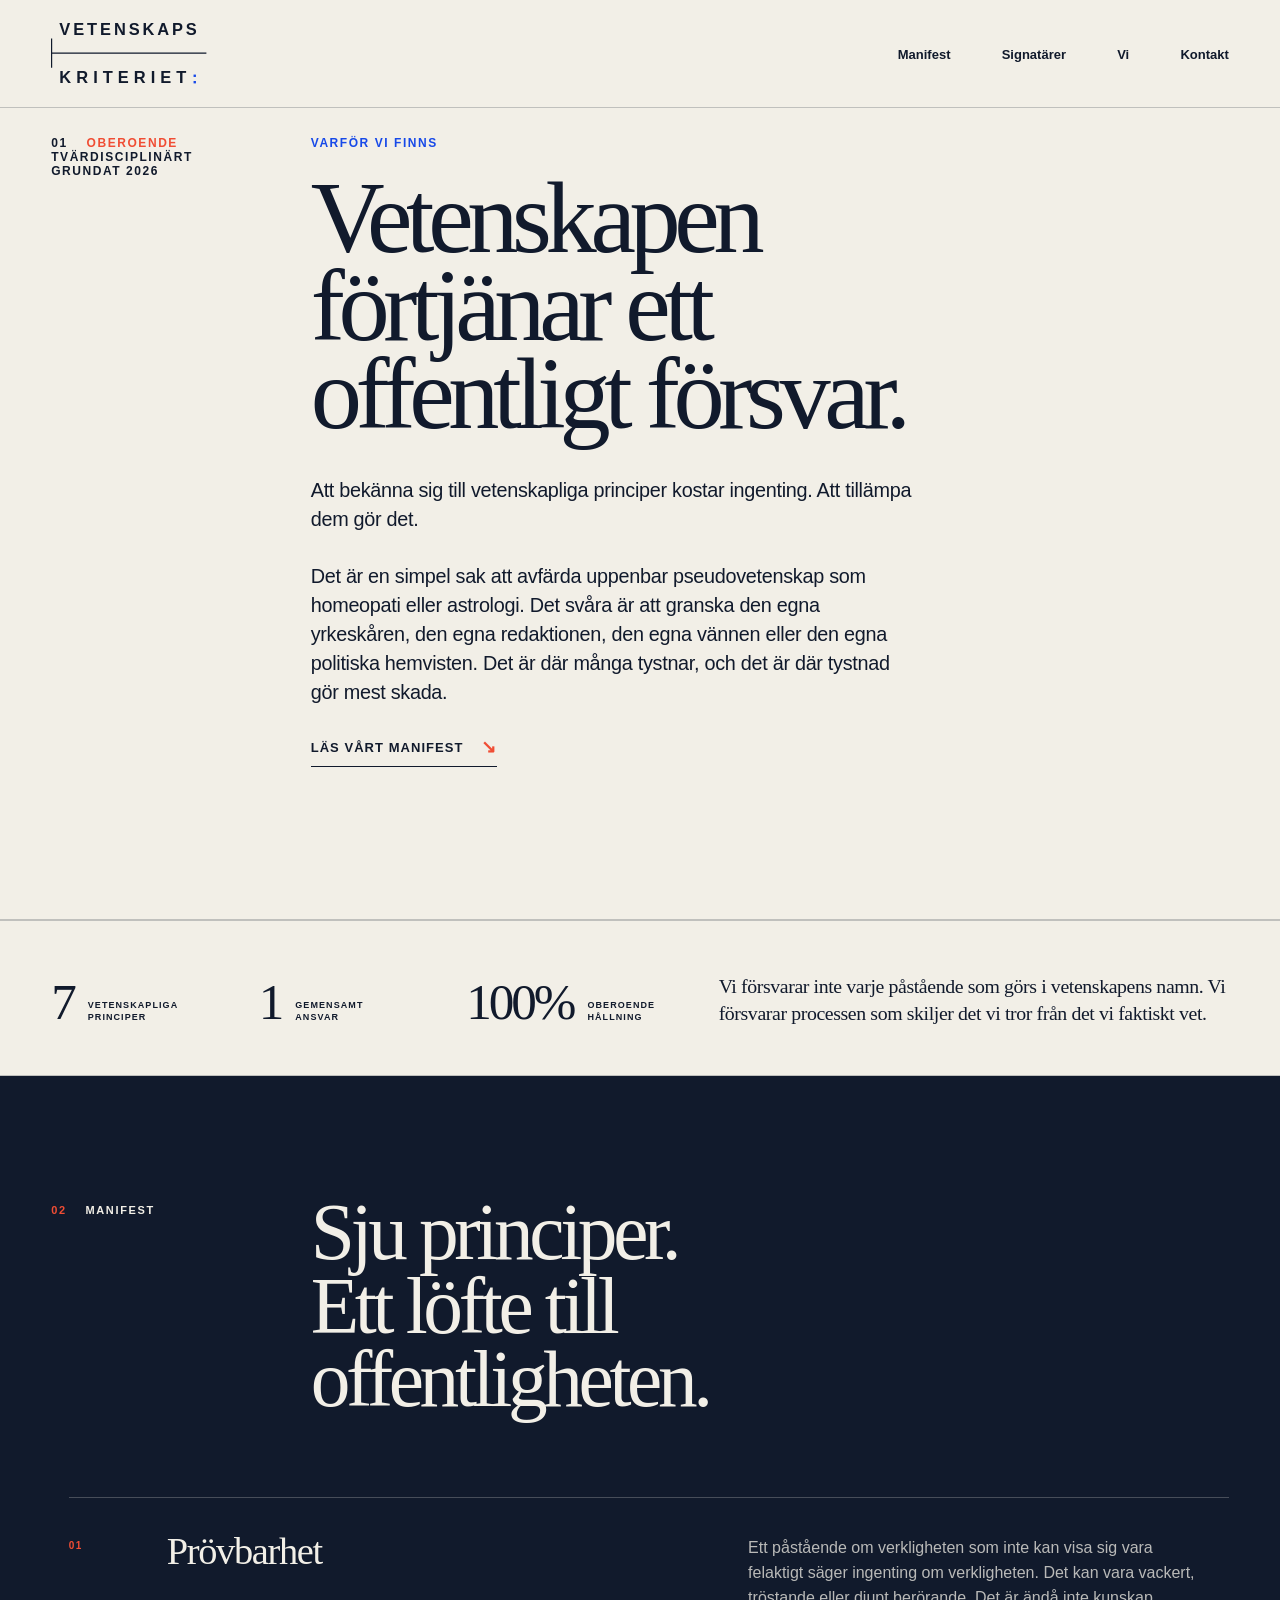
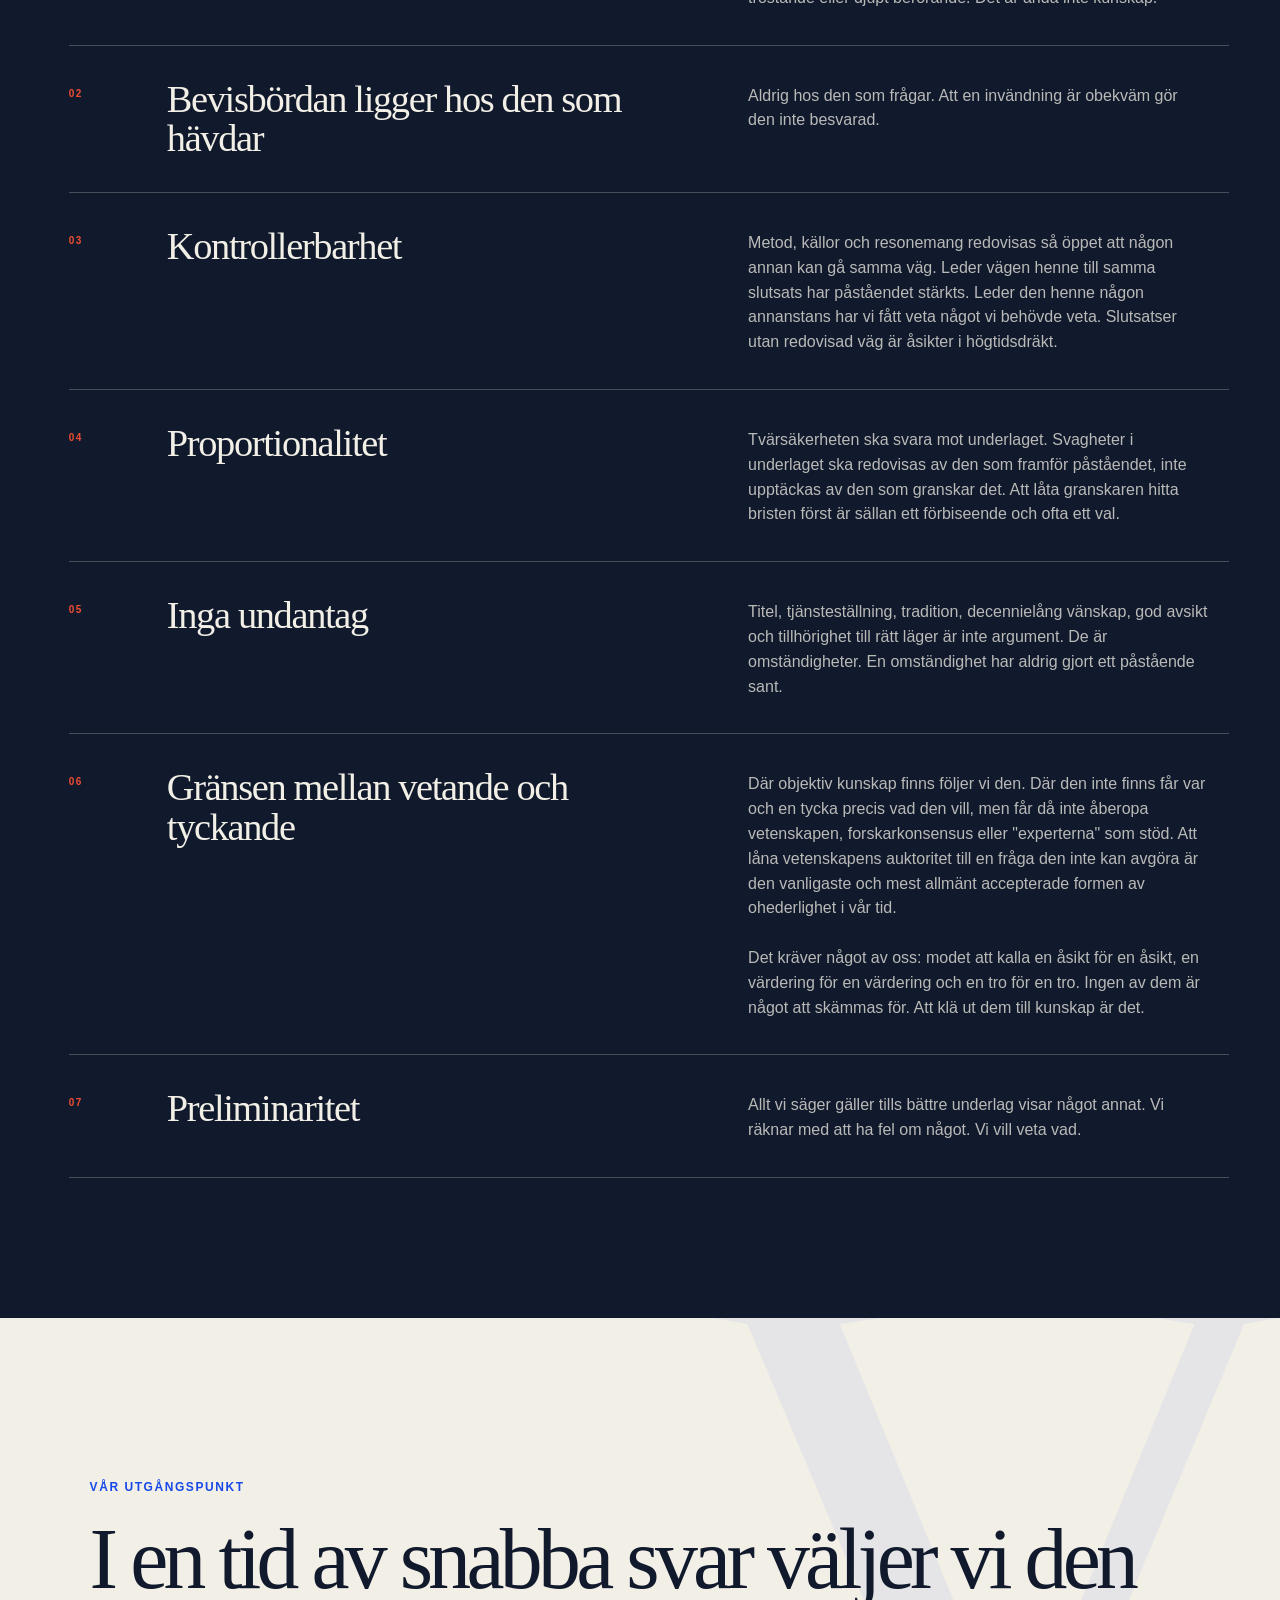
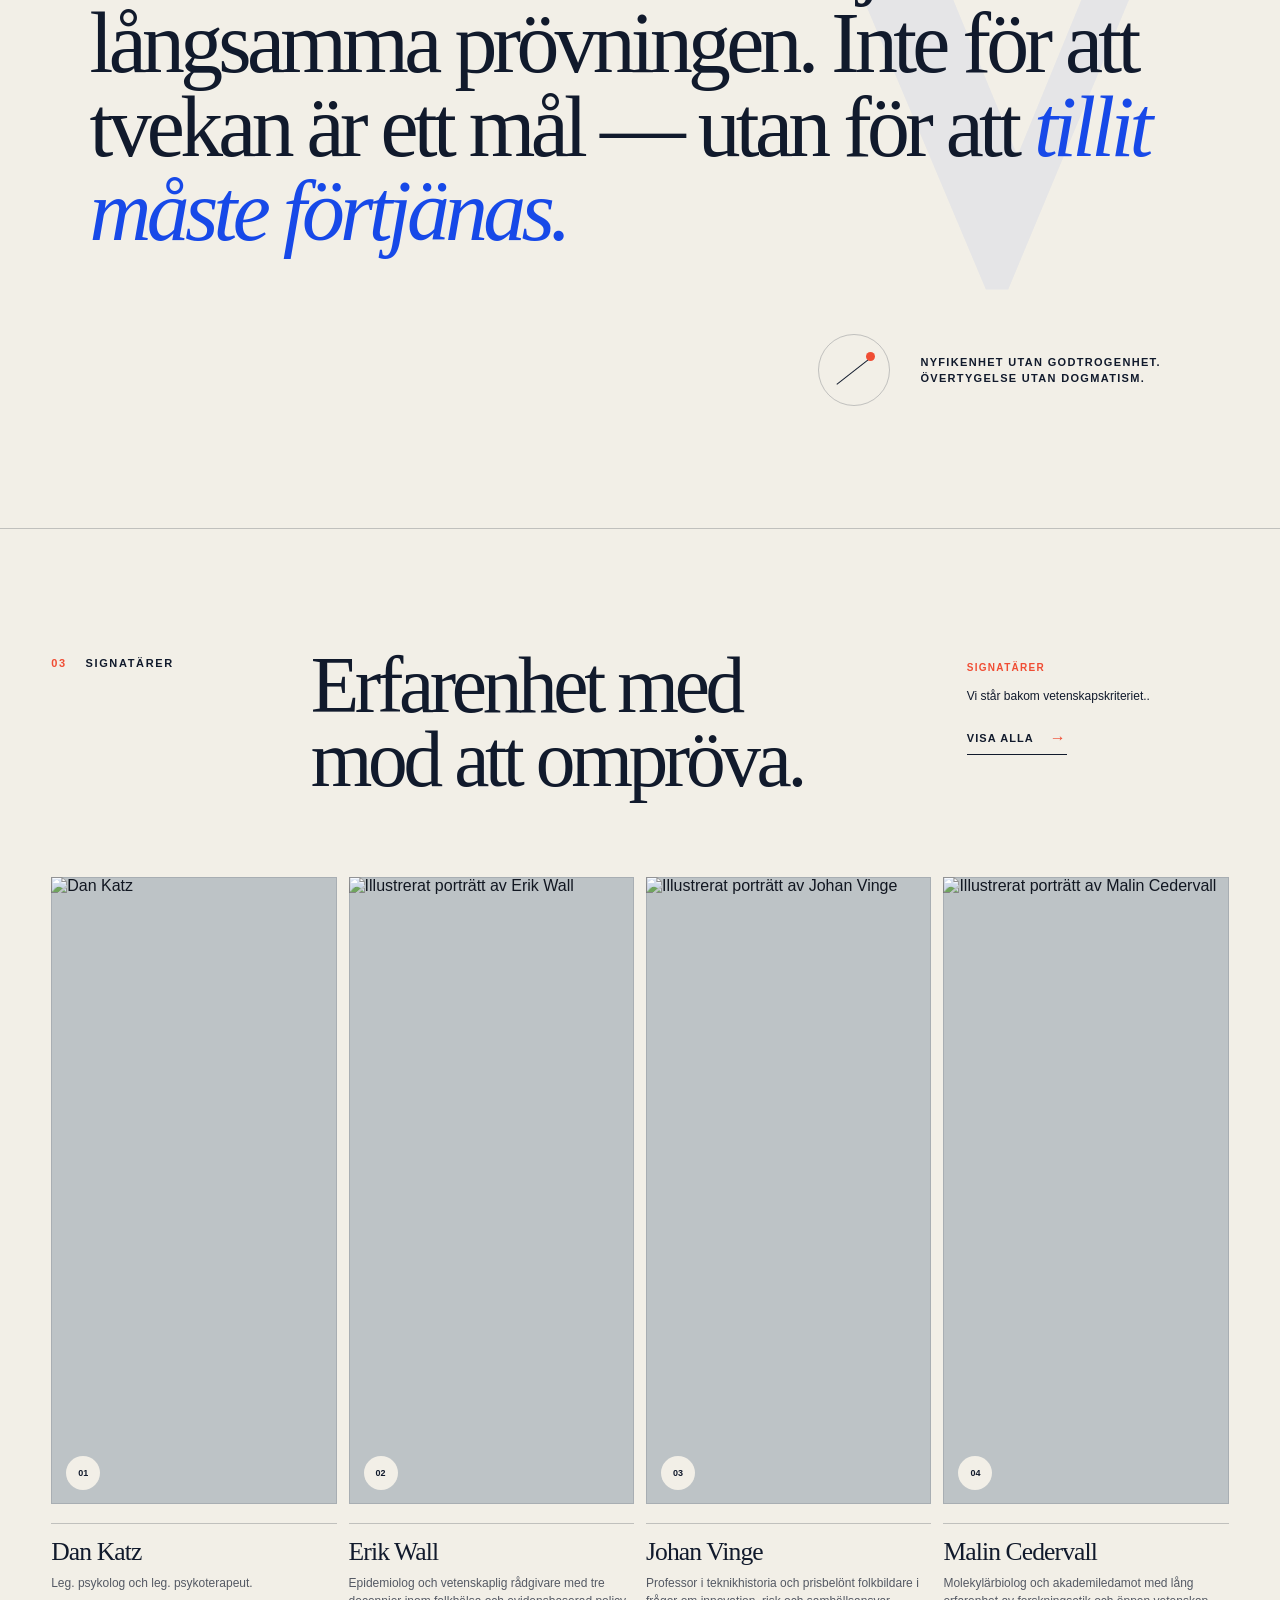
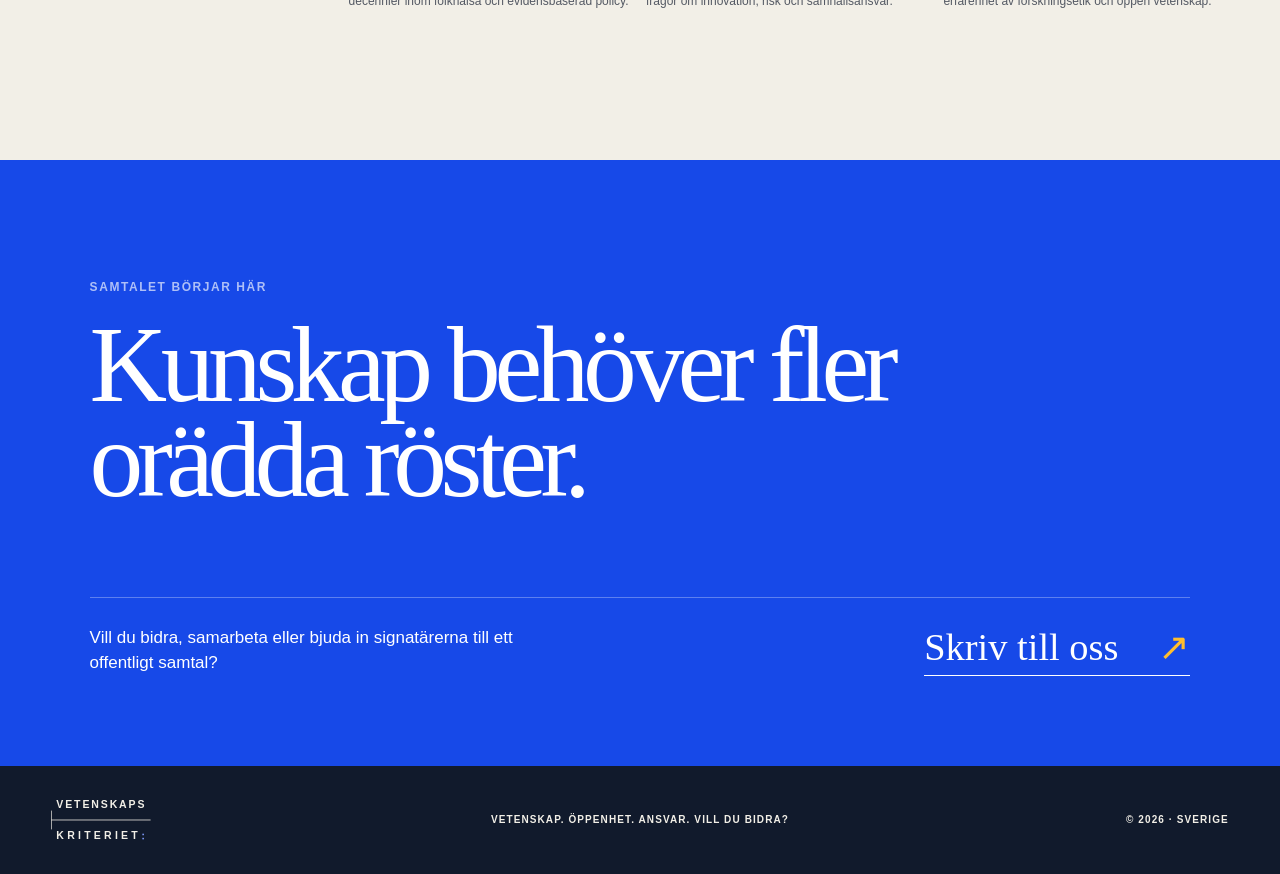
==== index.html @ e9bd7633 "Bort med en liten detalj." ====
<!doctype html>
<html lang="sv">
<head>
    <meta charset="utf-8">
    <meta name="viewport" content="width=device-width, initial-scale=1">
    <title>Vetenskapskriteriet</title>
    <meta name="description" content="Ett oberoende råd för vetenskap, evidens och öppen prövning.">
    <meta name="theme-color" content="#f2efe7">

    <meta property="og:title" content="Vetenskapskriteriet">
    <meta property="og:description" content="Ett oberoende råd för vetenskap, evidens och öppen prövning.">
    <meta property="og:type" content="website">
    <meta property="og:locale" content="sv_SE">
    <meta property="og:image" content="https://vetenskapskriteriet.se/assets/og.png">
    <meta property="og:image:width" content="1200">
    <meta property="og:image:height" content="630">
    <meta property="og:image:alt" content="Vetenskapen förtjänar ett offentligt försvar.">
    <meta name="twitter:card" content="summary_large_image">
    <meta name="twitter:title" content="Vetenskapskriteriet">
    <meta name="twitter:description" content="Ett oberoende råd för vetenskap, evidens och öppen prövning.">
    <meta name="twitter:image" content="https://vetenskapskriteriet.se/assets/og.png">

    <link rel="icon" type="image/png" href="favicon.png">
    <link rel="shortcut icon" href="favicon.ico">
    <link rel="stylesheet" href="styles.css?v=20260903-3">
</head>
<body>
    <main>
        <header class="site-header">
            <a class="brand brand--wordmark" href="https://vetenskapskriteriet.se/" aria-label="Vetenskapskriteriet, startsida">
                <svg xmlns="http://www.w3.org/2000/svg" viewBox="0 0 1044 420" width="156" height="63" fill="currentColor" aria-hidden="true" focusable="false">
                    <g font-family="Arial, Helvetica, sans-serif" font-size="110" font-weight="700">
                        <text x="56" y="86" textLength="920" lengthAdjust="spacing">VETENSKAPS</text>
                        <text x="56" y="410" textLength="850" lengthAdjust="spacing">KRITERIET</text>
                    </g>
                    <path d="M4 110V306 M4 208H1040" fill="none" stroke="currentColor" stroke-width="8" />
                    <g class="brand-wordmark-colon">
                        <rect x="954" y="351" width="16" height="16" />
                        <rect x="954" y="394" width="16" height="16" />
                    </g>
                </svg>
            </a>

            <nav class="site-nav" aria-label="Huvudnavigation">
                <a href="https://vetenskapskriteriet.se/manifest/">Manifest</a>
                <a href="https://vetenskapskriteriet.se/signatarer/">Signatärer</a>
                <a href="https://vetenskapskriteriet.se/vi/">Vi</a>
                <a href="https://vetenskapskriteriet.se/kontakt/">Kontakt</a>
            </nav>
        </header>

        <section class="council-hero compact-hero home-hero">
            <p class="section-kicker"><span>01</span> Oberoende
                <br/>
                <span>Tvärdisciplinärt</span>
                <br/>
                <span>Grundat 2026</span>
            </p>

            <div class="hero-copy">
                <p class="eyebrow">Varför vi finns</p>
                <h1>Vetenskapen förtjänar ett offentligt försvar.</h1>
                <p class="hero-lede">
                    Att bekänna sig till vetenskapliga principer kostar ingenting. Att tillämpa dem gör det.
                    <br /><br />
                    Det är en simpel sak att avfärda uppenbar pseudovetenskap som homeopati eller astrologi. Det svåra är att granska den egna yrkeskåren, den egna redaktionen, den egna vännen eller den egna politiska hemvisten. Det är där många tystnar, och det är där tystnad gör mest skada.
                </p>
                <a class="text-link" href="https://vetenskapskriteriet.se/manifest/">Läs vårt manifest <span aria-hidden="true">↘</span></a>
            </div>
        </section>

        <section class="fact-band" aria-label="Kriteriets inriktning">
            <div><strong>7</strong><span>vetenskapliga<br>principer</span></div>
            <div><strong>1</strong><span>gemensamt<br>ansvar</span></div>
            <div><strong>100%</strong><span>oberoende<br>hållning</span></div>
            <p>Vi försvarar inte varje påstående som görs i vetenskapens namn. Vi försvarar processen som skiljer det vi tror från det vi faktiskt vet.</p>
        </section>

        <section class="manifest" id="manifest">
            <header class="section-heading light">
                <p><span>02</span> Manifest</p>
                <h2>Sju principer.<br>Ett löfte till offentligheten.</h2>
            </header>

            <ol class="principle-list">
                <li>
                    <span class="principle-number">01</span>
                    <div>
                        <h3>Prövbarhet</h3>
                        <p>Ett påstående om verkligheten som inte kan visa sig vara felaktigt säger ingenting om verkligheten. Det kan vara vackert, tröstande eller djupt berörande. Det är ändå inte kunskap.</p>
                    </div>
                </li>
                <li>
                    <span class="principle-number">02</span>
                    <div>
                        <h3>Bevisbördan ligger hos den som hävdar</h3>
                        <p>Aldrig hos den som frågar. Att en invändning är obekväm gör den inte besvarad.</p>
                    </div>
                </li>
                <li>
                    <span class="principle-number">03</span>
                    <div>
                        <h3>Kontrollerbarhet</h3>
                        <p>Metod, källor och resonemang redovisas så öppet att någon annan kan gå samma väg. Leder vägen henne till samma slutsats har påståendet stärkts. Leder den henne någon annanstans har vi fått veta något vi behövde veta.
                            Slutsatser utan redovisad väg är åsikter i högtidsdräkt.</p>
                    </div>
                </li>
                <li>
                    <span class="principle-number">04</span>
                    <div>
                        <h3>Proportionalitet</h3>
                        <p>Tvärsäkerheten ska svara mot underlaget. Svagheter i underlaget ska redovisas av den som framför påståendet, inte upptäckas av den som granskar det. Att låta granskaren hitta bristen först är sällan ett förbiseende och ofta ett val.</p>
                    </div>
                </li>
                <li>
                    <span class="principle-number">05</span>
                    <div>
                        <h3>Inga undantag</h3>
                        <p>Titel, tjänsteställning, tradition, decennielång vänskap, god avsikt och tillhörighet till rätt läger är inte argument. De är omständigheter. En omständighet har aldrig gjort ett påstående sant.</p>
                    </div>
                </li>
                <li>
                    <span class="principle-number">06</span>
                    <div>
                        <h3>Gränsen mellan vetande och tyckande</h3>
                        <p>
                            Där objektiv kunskap finns följer vi den. Där den inte finns får var och en tycka precis vad den vill, men får då inte åberopa vetenskapen, forskarkonsensus eller "experterna" som stöd. Att låna vetenskapens auktoritet till en fråga den inte kan avgöra är den vanligaste och mest allmänt accepterade formen av ohederlighet i vår tid.
                            <br/><br/>
                            Det kräver något av oss: modet att kalla en åsikt för en åsikt, en värdering för en värdering och en tro för en tro. Ingen av dem är något att skämmas för. Att klä ut dem till kunskap är det.
                        </p>
                    </div>
                </li>
                <li>
                    <span class="principle-number">07</span>
                    <div>
                        <h3>Preliminaritet</h3>
                        <p>Allt vi säger gäller tills bättre underlag visar något annat. Vi räknar med att ha fel om något. Vi vill veta vad.</p>
                    </div>
                </li>
            </ol>
        </section>

        <section class="declaration">
            <p class="section-kicker">Vår utgångspunkt</p>
            <blockquote>
                I en tid av snabba svar väljer vi den långsamma prövningen. Inte för
                att tvekan är ett mål — utan för att <em>tillit måste förtjänas.</em>
            </blockquote>
            <div class="declaration-aside">
                <span class="orbit" aria-hidden="true"><i></i></span>
                <p>Nyfikenhet utan godtrogenhet.<br>Övertygelse utan dogmatism.</p>
            </div>
        </section>

        <section class="council" id="signatarer">
            <header class="section-heading">
                <p><span>03</span> Signatärer</p>
                <h2>Erfarenhet med<br>mod att ompröva.</h2>
                <div class="section-note">
                    <span>Signatärer</span>
                    <p>Vi står bakom vetenskapskriteriet..</p>
                    <a class="section-action" href="https://vetenskapskriteriet.se/signatarer/">Visa alla <b aria-hidden="true">→</b></a>
                </div>
            </header>

            <div class="member-grid">
                <article class="member-card">
                    <div class="portrait-wrap">
                        <img src="https://vetenskapskriteriet.se/assets/dan_katz.jpg" alt="Dan Katz" width="627" height="627">
                        <span aria-hidden="true">01</span>
                    </div>
                    <h2>Dan Katz</h2>
                    <p>Leg. psykolog och leg. psykoterapeut.</p>
                </article>

                <article class="member-card">
                    <div class="portrait-wrap">
                        <img src="https://vetenskapskriteriet.se/assets/member-02.webp" alt="Illustrerat porträtt av Erik Wall" width="627" height="627" loading="lazy">
                        <span aria-hidden="true">02</span>
                    </div>
                    <h3>Erik Wall</h3>
                    <p>Epidemiolog och vetenskaplig rådgivare med tre decennier inom folkhälsa och evidensbaserad policy.</p>
                </article>

                <article class="member-card">
                    <div class="portrait-wrap">
                        <img src="https://vetenskapskriteriet.se/assets/member-03.webp" alt="Illustrerat porträtt av Johan Vinge" width="627" height="627" loading="lazy">
                        <span aria-hidden="true">03</span>
                    </div>
                    <h3>Johan Vinge</h3>
                    <p>Professor i teknikhistoria och prisbelönt folkbildare i frågor om innovation, risk och samhällsansvar.</p>
                </article>

                <article class="member-card">
                    <div class="portrait-wrap">
                        <img src="https://vetenskapskriteriet.se/assets/member-04.webp" alt="Illustrerat porträtt av Malin Cedervall" width="627" height="627" loading="lazy">
                        <span aria-hidden="true">04</span>
                    </div>
                    <h3>Malin Cedervall</h3>
                    <p>Molekylärbiolog och akademiledamot med lång erfarenhet av forskningsetik och öppen vetenskap.</p>
                </article>
            </div>
        </section>

        <section class="contact" id="kontakt">
            <p class="section-kicker">Samtalet börjar här</p>
            <h2>Kunskap behöver fler<br>orädda röster.</h2>
            <div class="contact-bottom">
                <p>Vill du bidra, samarbeta eller bjuda in signatärerna till ett offentligt samtal?</p>
                <a href="mailto:lotten@vetenskapskriteriet.se">Skriv till oss <span aria-hidden="true">↗</span></a>
            </div>
        </section>

        <footer class="site-footer">
            <a class="footer-brand brand--wordmark" href="https://vetenskapskriteriet.se/" aria-label="Vetenskapskriteriet, startsida">
                <svg xmlns="http://www.w3.org/2000/svg" viewBox="0 0 1044 420" width="156" height="63" fill="currentColor" aria-hidden="true" focusable="false">
                    <g font-family="Arial, Helvetica, sans-serif" font-size="110" font-weight="700">
                        <text x="56" y="86" textLength="920" lengthAdjust="spacing">VETENSKAPS</text>
                        <text x="56" y="410" textLength="850" lengthAdjust="spacing">KRITERIET</text>
                    </g>
                    <path d="M4 110V306 M4 208H1040" fill="none" stroke="currentColor" stroke-width="8" />
                    <g class="brand-wordmark-colon">
                        <rect x="954" y="351" width="16" height="16" />
                        <rect x="954" y="394" width="16" height="16" />
                    </g>
                </svg>
            </a>
            <p>Vetenskap. Öppenhet. Ansvar. <a href="https://vetenskapskriteriet.se/bidra/">Vill du bidra?</a></p>
            <p>© 2026 · Sverige</p>
        </footer>
    </main>
</body>
</html>
---- styles.css ----
:root {
  --ink: #111a2c;
  --paper: #f2efe7;
  --signal: #f04d34;
  --blue: #1749e8;
  --line: rgba(17, 26, 44, 0.22);
  --paper-line: rgba(242, 239, 231, 0.24);
}

* { box-sizing: border-box; }
html { scroll-behavior: smooth; }
body {
  margin: 0;
  background: var(--paper);
  color: var(--ink);
  font-family: Arial, Helvetica, sans-serif;
  text-rendering: optimizeLegibility;
}
a { color: inherit; text-decoration: none; }
img { max-width: 100%; display: block; }

.site-header {
  min-height: 108px;
  padding: 22px clamp(24px, 4vw, 68px);
  display: flex;
  align-items: center;
  justify-content: space-between;
  border-bottom: 1px solid var(--line);
}
.brand { display: flex; align-items: center; gap: 15px; }
.brand-mark {
  width: 54px;
  aspect-ratio: 1;
  display: grid;
  place-items: center;
  border: 1.5px solid var(--ink);
  border-radius: 50%;
  font: 700 13px/1 Arial, sans-serif;
  letter-spacing: -.04em;
}
.brand-name { font-size: 12px; font-weight: 700; line-height: 1.08; text-transform: uppercase; letter-spacing: .08em; }
.site-nav { display: flex; gap: clamp(24px, 4vw, 62px); font-size: 13px; font-weight: 700; }
.site-nav a { padding: 10px 0 7px; border-bottom: 1px solid transparent; }
.site-nav a:hover, .site-nav a:focus-visible { border-color: var(--signal); outline: none; }
.site-nav a[aria-current="page"] { border-color: var(--signal); }

.hero {
  min-height: calc(100vh - 108px);
  padding: 28px clamp(24px, 4vw, 68px) 36px;
  display: grid;
  grid-template-columns: minmax(150px, .7fr) minmax(530px, 2.35fr) minmax(100px, .5fr);
  grid-template-rows: auto 1fr auto;
  column-gap: clamp(24px, 4vw, 70px);
  background-image: linear-gradient(90deg, transparent calc(50% - .5px), rgba(17,26,44,.06) 50%, transparent calc(50% + .5px));
}
.hero-meta { display: flex; flex-direction: column; gap: 7px; padding-top: 6px; font-size: 10px; font-weight: 700; text-transform: uppercase; letter-spacing: .14em; }
.hero-meta span:not(:last-child)::after { content: " ·"; color: var(--signal); }
.hero-copy { grid-column: 2; align-self: center; max-width: 1030px; padding: 52px 0; }
.eyebrow, .section-kicker { margin: 0 0 24px; color: var(--blue); font-size: 12px; font-weight: 700; text-transform: uppercase; letter-spacing: .13em; }
h1 { margin: 0; max-width: 970px; font-family: Georgia, 'Times New Roman', serif; font-size: clamp(64px, 8.4vw, 142px); font-weight: 400; line-height: .86; letter-spacing: -.062em; }
.hero-lede { max-width: 670px; margin: 38px 0 30px; font-size: clamp(18px, 1.55vw, 25px); line-height: 1.45; letter-spacing: -.015em; }
.text-link { display: inline-flex; gap: 18px; align-items: center; padding-bottom: 8px; border-bottom: 1px solid var(--ink); font-size: 13px; font-weight: 700; text-transform: uppercase; letter-spacing: .08em; }
.text-link span { color: var(--signal); font-size: 18px; transition: transform .2s ease; }
.text-link:hover span { transform: translate(3px, 3px); }
.hero-index { grid-column: 3; grid-row: 2; align-self: end; display: grid; grid-template-columns: auto 1fr; gap: 8px 12px; align-items: center; font-size: 10px; text-transform: uppercase; letter-spacing: .14em; }
.hero-index-line { height: 1px; background: var(--ink); }
.hero-index span:last-child { grid-column: 2; color: var(--signal); }

.fact-band {
  padding: 52px clamp(24px, 4vw, 68px);
  display: grid;
  grid-template-columns: repeat(3, minmax(135px, .55fr)) minmax(330px, 1.7fr);
  gap: 28px;
  align-items: end;
  border-top: 1px solid var(--line);
  border-bottom: 1px solid var(--line);
}
.fact-band > div { display: flex; align-items: flex-end; gap: 14px; }
.fact-band strong { font-family: Georgia, serif; font-size: clamp(42px, 4vw, 68px); font-weight: 400; line-height: .8; letter-spacing: -.06em; }
.fact-band span { font-size: 9px; font-weight: 700; line-height: 1.25; text-transform: uppercase; letter-spacing: .12em; }
.fact-band > p {
  max-width: 640px;
  margin: 0 0 -4px;
  padding-left: clamp(34px, 3.5vw, 64px);
  font: 400 clamp(18px, 1.55vw, 24px)/1.35 Georgia, serif;
  letter-spacing: -.02em;
}

.manifest { padding: 120px clamp(24px, 4vw, 68px) 140px; background: var(--ink); color: var(--paper); }
.section-heading { display: grid; grid-template-columns: .62fr 1.8fr .78fr; gap: clamp(28px, 4vw, 80px); align-items: start; margin-bottom: 80px; }
.section-heading > p { margin: 8px 0 0; font-size: 11px; font-weight: 700; text-transform: uppercase; letter-spacing: .15em; }
.section-heading > p span { color: var(--signal); margin-right: 14px; }
.section-heading h2 { margin: 0; font: 400 clamp(48px, 6.2vw, 104px)/.93 Georgia, serif; letter-spacing: -.055em; }
.principle-list { max-width: 1160px; margin: 0 0 0 auto; padding: 0; list-style: none; }
.principle-list li { display: grid; grid-template-columns: 70px 1fr; gap: 28px; padding: 34px 0; border-top: 1px solid var(--paper-line); }
.principle-list li:last-child { border-bottom: 1px solid var(--paper-line); }
.principle-number { padding-top: 8px; color: var(--signal); font-size: 10px; font-weight: 700; letter-spacing: .15em; }
.principle-list li > div { display: grid; grid-template-columns: 1.05fr .95fr; gap: 50px; align-items: start; }
.principle-list h3 { margin: 0; font: 400 clamp(28px, 3vw, 48px)/1.02 Georgia, serif; letter-spacing: -.035em; }
.principle-list p { max-width: 460px; margin: 4px 0 0; color: rgba(242,239,231,.75); font-size: 16px; line-height: 1.55; }

.declaration { min-height: 90vh; padding: 130px clamp(24px, 7vw, 128px) 90px; position: relative; display: flex; flex-direction: column; justify-content: center; overflow: hidden; }
.declaration::before { content: "V"; position: absolute; top: -15vw; right: -3vw; color: rgba(23,73,232,.06); font: 400 70vw/1 Georgia, serif; z-index: 0; }
.declaration > * { position: relative; z-index: 1; }
.declaration blockquote { max-width: 1280px; margin: 0; font: 400 clamp(42px, 6.7vw, 112px)/.98 Georgia, serif; letter-spacing: -.055em; }
.declaration blockquote em { color: var(--blue); font-style: italic; }
.declaration-aside { width: 100%; margin-top: 80px; display: flex; align-items: center; justify-content: flex-end; gap: 30px; }
.declaration-aside p { width: 270px; margin: 0; font-size: 11px; font-weight: 700; line-height: 1.5; text-transform: uppercase; letter-spacing: .12em; }
.orbit { width: 72px; aspect-ratio: 1; display: grid; place-items: center; position: relative; border: 1px solid var(--line); border-radius: 50%; }
.orbit::before { content: ""; width: 45px; height: 1px; background: var(--ink); transform: rotate(-38deg); }
.orbit i { position: absolute; width: 9px; aspect-ratio: 1; top: 17px; right: 14px; background: var(--signal); border-radius: 50%; }

.council { padding: 120px clamp(24px, 4vw, 68px) 150px; border-top: 1px solid var(--line); }
.section-note { padding-top: 8px; }
.section-note span { color: var(--signal); font-size: 10px; font-weight: 700; text-transform: uppercase; letter-spacing: .13em; }
.section-note p { max-width: 270px; margin: 12px 0 0; font-size: 12px; line-height: 1.5; }
.section-action {
  display: inline-flex;
  align-items: center;
  gap: 16px;
  margin-top: 24px;
  padding-bottom: 7px;
  border-bottom: 1px solid var(--ink);
  font-size: 11px;
  font-weight: 700;
  text-transform: uppercase;
  letter-spacing: .1em;
}
.section-action b { color: var(--signal); font-size: 16px; font-weight: 400; transition: transform .2s ease; }
.section-action:hover b { transform: translateX(4px); }
.member-grid { display: grid; grid-template-columns: repeat(4, 1fr); gap: 12px; }
.member-card { min-width: 0; }
.portrait-wrap { position: relative; overflow: hidden; background: #bdc3c6; }
.portrait-wrap::after { content: ""; position: absolute; inset: 0; border: 1px solid rgba(17,26,44,.12); pointer-events: none; }
.portrait-wrap img { width: 100%; aspect-ratio: .82; object-fit: cover; object-position: center top; filter: saturate(.58) contrast(1.03); transition: transform .5s cubic-bezier(.2,.7,.2,1), filter .4s ease; }
.member-card:hover img { transform: scale(1.025); filter: saturate(.85) contrast(1.02); }
.portrait-wrap > span { position: absolute; left: 15px; bottom: 14px; width: 34px; aspect-ratio: 1; display: grid; place-items: center; border-radius: 50%; background: var(--paper); color: var(--ink); font-size: 9px; font-weight: 700; }
.member-card h2, .member-card h3 { margin: 19px 0 10px; padding-top: 15px; border-top: 1px solid var(--line); font: 400 clamp(25px, 2vw, 35px)/1 Georgia, serif; letter-spacing: -.035em; }
.member-card > p { margin: 0; max-width: 340px; color: rgba(17,26,44,.7); font-size: 12px; line-height: 1.5; }

.council-hero {
  min-height: 72vh;
  padding: 90px clamp(24px, 4vw, 68px) 100px;
  display: grid;
  grid-template-columns: .62fr 1.8fr .78fr;
  gap: clamp(28px, 4vw, 80px);
  align-items: end;
  border-bottom: 1px solid var(--line);
  background-image: linear-gradient(90deg, transparent calc(50% - .5px), rgba(17,26,44,.06) 50%, transparent calc(50% + .5px));
}
.council-hero .section-kicker { align-self: start; color: var(--signal); }
.council-hero .section-kicker span { margin-right: 14px; color: var(--ink); }
.council-hero h1 { grid-column: 2; max-width: 990px; font-size: clamp(66px, 8vw, 134px); }
.council-hero-copy { grid-column: 3; }
.council-hero-copy > p { margin: 0 0 34px; font: 400 clamp(17px, 1.35vw, 22px)/1.42 Georgia, serif; letter-spacing: -.02em; }
.back-link { display: inline-flex; align-items: center; gap: 16px; padding-bottom: 7px; border-bottom: 1px solid var(--ink); font-size: 10px; font-weight: 700; text-transform: uppercase; letter-spacing: .1em; }
.back-link span { color: var(--signal); font-size: 16px; }
.council-hero.compact-hero { padding-top: 28px; }
.council-hero.compact-hero > h1 { align-self: start; margin-top: 38px; }
.council-hero.home-hero .hero-copy { padding-top: 0; }
.council-directory { padding-top: 80px; border-top: 0; }
.directory-heading { display: flex; align-items: flex-start; justify-content: space-between; gap: 40px; margin-bottom: 55px; padding-bottom: 24px; border-bottom: 1px solid var(--line); }
.directory-heading > p { margin: 0; font-size: 11px; font-weight: 700; text-transform: uppercase; letter-spacing: .15em; }
.directory-heading .section-note { max-width: 380px; padding-top: 0; }
.directory-heading .section-note p { max-width: 380px; }
.directory-member-grid { row-gap: 70px; }
.directory-contact { padding: 100px clamp(24px, 7vw, 128px); display: grid; grid-template-columns: 1.4fr 1fr; gap: 40px; align-items: end; background: var(--blue); color: white; }
.directory-contact .section-kicker { grid-column: 1 / -1; color: rgba(255,255,255,.65); }
.directory-contact h2 { margin: 0; font: 400 clamp(52px, 7vw, 112px)/.9 Georgia, serif; letter-spacing: -.055em; }
.directory-contact a { justify-self: end; display: inline-flex; gap: 28px; align-items: center; padding-bottom: 8px; border-bottom: 1px solid white; font: 400 clamp(24px, 2.5vw, 42px)/1 Georgia, serif; }
.directory-contact a span { color: #ffbe2e; transition: transform .2s ease; }
.directory-contact a:hover span { transform: translate(4px, -4px); }

.about-content { padding: 80px clamp(24px, 7vw, 128px) 140px; }
.about-list { max-width: 1180px; margin: 0 0 0 auto; border-bottom: 1px solid var(--line); }
.about-section {
  display: grid;
  grid-template-columns: 70px minmax(260px, .8fr) minmax(340px, 1.2fr);
  gap: clamp(24px, 4vw, 70px);
  padding: 54px 0 60px;
  align-items: start;
}
.about-section + .about-section { border-top: 1px solid var(--line); }
.about-number { padding-top: 8px; color: var(--signal); font-size: 10px; font-weight: 700; letter-spacing: .15em; }
.about-section h2 { margin: 0; font: 400 clamp(36px, 4.5vw, 72px)/.96 Georgia, serif; letter-spacing: -.045em; }
.about-section p { max-width: 570px; margin: 5px 0 0; color: rgba(17,26,44,.75); font-size: clamp(16px, 1.3vw, 20px); line-height: 1.55; }

.contribute-content { padding: 90px clamp(24px, 7vw, 128px) 140px; }
.contribute-layout {
  max-width: 1180px;
  margin: 0 0 0 auto;
  display: grid;
  grid-template-columns: minmax(220px, .65fr) minmax(480px, 1.35fr);
  gap: clamp(50px, 8vw, 130px);
  align-items: start;
}
.contribute-intro h2 { margin: 0 0 24px; font: 400 clamp(36px, 4.5vw, 68px)/.98 Georgia, serif; letter-spacing: -.045em; }
.contribute-intro p { max-width: 390px; margin: 0; color: rgba(17,26,44,.72); font-size: 15px; line-height: 1.6; }
.contribute-note { margin-top: 34px !important; color: var(--signal) !important; font-size: 10px !important; font-weight: 700; text-transform: uppercase; letter-spacing: .12em; }
.contribute-form { border-bottom: 1px solid var(--line); }
.form-field { display: grid; grid-template-columns: minmax(120px, .34fr) 1fr; gap: 24px; padding: 26px 0; border-top: 1px solid var(--line); }
.form-field > label, .form-field-label { padding-top: 13px; font-size: 10px; font-weight: 700; text-transform: uppercase; letter-spacing: .12em; }
.form-field > label span, .form-field-label > span { color: var(--signal); }
.form-field > input, .form-field > textarea {
  width: 100%;
  border: 0;
  border-bottom: 1px solid rgba(17,26,44,.4);
  border-radius: 0;
  padding: 10px 4px 12px;
  background: transparent;
  color: var(--ink);
  font: 400 18px/1.45 Arial, Helvetica, sans-serif;
}
.form-field > textarea { min-height: 170px; resize: vertical; }
.form-field > input:focus-visible, .form-field > textarea:focus-visible { outline: 2px solid var(--blue); outline-offset: 4px; }
.form-field > input::placeholder, .form-field > textarea::placeholder { color: rgba(17,26,44,.42); }
.membership-options { display: grid; gap: 10px; }
.radio-option {
  min-height: 54px;
  display: flex;
  align-items: center;
  gap: 14px;
  border: 1px solid var(--line);
  padding: 14px 16px;
  cursor: pointer;
  font-size: 15px;
  line-height: 1.4;
}
.radio-option input { width: 18px; height: 18px; flex: 0 0 auto; margin: 0; accent-color: var(--blue); }
.radio-option:has(input:checked) { border-color: var(--blue); background: rgba(23,73,232,.05); }
.radio-option:has(input:focus-visible) { outline: 2px solid var(--blue); outline-offset: 4px; }
.form-actions { display: flex; justify-content: flex-end; padding: 30px 0 0; }
.submit-button {
  min-width: 190px;
  display: inline-flex;
  align-items: center;
  justify-content: space-between;
  gap: 30px;
  border: 0;
  padding: 18px 22px;
  background: var(--blue);
  color: white;
  cursor: pointer;
  font: 700 11px/1 Arial, Helvetica, sans-serif;
  text-transform: uppercase;
  letter-spacing: .1em;
}
.submit-button span { color: #ffbe2e; font-size: 18px; transition: transform .2s ease; }
.submit-button:hover span { transform: translate(4px, -4px); }
.submit-button:focus-visible { outline: 2px solid var(--signal); outline-offset: 4px; }

.contact { padding: 120px clamp(24px, 7vw, 128px) 90px; background: var(--blue); color: white; }
.contact .section-kicker { color: rgba(255,255,255,.65); }
.contact h2 { max-width: 1250px; margin: 0; font: 400 clamp(56px, 8.4vw, 142px)/.88 Georgia, serif; letter-spacing: -.06em; }
.contact-bottom { margin-top: 90px; padding-top: 28px; display: grid; grid-template-columns: 1fr 1fr; gap: 40px; border-top: 1px solid rgba(255,255,255,.3); align-items: end; }
.contact-bottom p { max-width: 470px; margin: 0; font-size: 17px; line-height: 1.45; }
.contact-bottom a { justify-self: end; display: flex; align-items: center; gap: 40px; font: 400 clamp(25px, 3vw, 46px)/1 Georgia, serif; border-bottom: 1px solid white; padding-bottom: 8px; }
.contact-bottom a span { color: #ffbe2e; transition: transform .2s ease; }
.contact-bottom a:hover span { transform: translate(4px, -4px); }

.site-footer { padding: 34px clamp(24px, 4vw, 68px); display: grid; grid-template-columns: 1fr 1fr 1fr; gap: 30px; align-items: center; background: var(--ink); color: var(--paper); font-size: 10px; font-weight: 700; text-transform: uppercase; letter-spacing: .11em; }
.site-footer p { margin: 0; }
.site-footer p:nth-child(2) { text-align: center; }
.site-footer p:last-child { text-align: right; }
.footer-brand { display: flex; align-items: center; gap: 14px; }
.brand-mark.inverted { width: 38px; border-color: var(--paper); font-size: 9px; }

@media (max-width: 1050px) {
  .fact-band { grid-template-columns: repeat(3, 1fr); }
  .fact-band > p {
    grid-column: 1 / -1;
    max-width: 750px;
    margin-top: 25px;
    padding: 30px 0 0;
    border-top: 1px solid var(--line);
  }
  .section-heading { grid-template-columns: .5fr 1.5fr; }
  .section-note { grid-column: 2; }
  .member-grid { grid-template-columns: repeat(2, 1fr); gap: 50px 14px; }
  .council-hero { grid-template-columns: .5fr 1.5fr; }
  .council-hero-copy { grid-column: 2; max-width: 620px; }
}

@media (max-width: 820px) {
  .site-header { min-height: 90px; }
  .site-nav { gap: 16px; }
  .site-nav a:last-child { display: none; }
  .hero { min-height: calc(100svh - 90px); grid-template-columns: 1fr; grid-template-rows: auto 1fr auto; }
  .hero-meta { flex-direction: row; flex-wrap: wrap; }
  .hero-copy { grid-column: 1; }
  h1 { font-size: clamp(55px, 16vw, 92px); line-height: .9; }
  .hero-index { grid-column: 1; grid-row: 3; width: 130px; }
  .manifest, .council, .contact { padding-top: 85px; padding-bottom: 95px; }
  .section-heading { grid-template-columns: 1fr; gap: 34px; margin-bottom: 55px; }
  .section-heading h2, .section-note { grid-column: 1; }
  .principle-list { margin-left: 0; }
  .principle-list li > div { grid-template-columns: 1fr; gap: 14px; }
  .declaration { min-height: 75vh; padding-top: 90px; padding-bottom: 70px; }
  .contact-bottom { grid-template-columns: 1fr; }
  .contact-bottom a { justify-self: start; }
  .council-hero { min-height: auto; grid-template-columns: 1fr; padding-top: 70px; padding-bottom: 80px; }
  .council-hero h1, .council-hero-copy { grid-column: 1; }
  .council-hero h1 { font-size: clamp(55px, 14vw, 88px); margin: 40px 0; }
  .directory-heading { display: grid; }
  .directory-contact { grid-template-columns: 1fr; }
  .directory-contact a { justify-self: start; }
  .about-content { padding-top: 60px; padding-bottom: 95px; }
  .about-list { margin-left: 0; }
  .about-section { grid-template-columns: 42px 1fr; gap: 18px; }
  .about-section p { grid-column: 2; }
  .contribute-content { padding-top: 70px; padding-bottom: 95px; }
  .contribute-layout { margin-left: 0; grid-template-columns: 1fr; gap: 60px; }
  .contribute-intro p { max-width: 600px; }
  .site-footer { grid-template-columns: 1fr auto; }
  .site-footer p:nth-child(2) { display: none; }
}

@media (max-width: 560px) {
  .brand-name { display: none; }
  .site-header, .hero, .fact-band, .manifest, .council, .contact, .site-footer { padding-left: 20px; padding-right: 20px; }
  .hero-copy { padding: 44px 0 52px; }
  .hero-lede { font-size: 17px; }
  .fact-band { grid-template-columns: 1fr 1fr; padding-top: 38px; padding-bottom: 38px; }
  .fact-band > div:nth-child(3), .fact-band > p { grid-column: 1 / -1; }
  .fact-band > p { font-size: 19px; }
  .section-heading h2 { font-size: 48px; }
  .principle-list li { grid-template-columns: 36px 1fr; gap: 14px; padding: 27px 0; }
  .principle-list h3 { font-size: 29px; }
  .principle-list p { font-size: 14px; }
  .declaration { padding-left: 20px; padding-right: 20px; }
  .declaration blockquote { font-size: 42px; }
  .declaration-aside { justify-content: flex-start; margin-top: 55px; }
  .orbit { flex: 0 0 62px; }
  .member-grid { grid-template-columns: 1fr; gap: 55px; }
  .member-card h2, .member-card h3 { font-size: 32px; }
  .council-hero, .directory-contact { padding-left: 20px; padding-right: 20px; }
  .about-content { padding-left: 20px; padding-right: 20px; }
  .about-section { grid-template-columns: 32px 1fr; padding: 38px 0 44px; gap: 12px; }
  .about-section h2 { font-size: 38px; }
  .about-section p { font-size: 15px; }
  .contribute-content { padding-left: 20px; padding-right: 20px; }
  .contribute-layout { gap: 48px; }
  .form-field { grid-template-columns: 1fr; gap: 4px; padding: 22px 0 26px; }
  .form-field > label, .form-field-label { padding-top: 0; }
  .membership-options { margin-top: 8px; }
  .form-actions { justify-content: stretch; }
  .submit-button { width: 100%; }
  .contact h2 { font-size: 55px; }
  .contact-bottom { margin-top: 60px; }
  .contact-bottom a { gap: 20px; font-size: 27px; }
  .site-footer { grid-template-columns: 1fr; }
  .site-footer p:last-child { text-align: left; }
}

@media (prefers-reduced-motion: reduce) {
  html { scroll-behavior: auto; }
  *, *::before, *::after { transition: none !important; }
}

.brand--wordmark { flex: 0 0 auto; }
.brand--wordmark svg { display: block; width: 156px; height: auto; letter-spacing: normal; }
.brand-wordmark-colon { fill: var(--blue); }
.footer-brand.brand--wordmark svg { width: 100px; }
.footer-brand .brand-wordmark-colon { fill: #809dff; }

@media (max-width: 560px) {
  .site-header { flex-wrap: wrap; gap: 12px; }
  .brand--wordmark svg { width: 140px; }
}
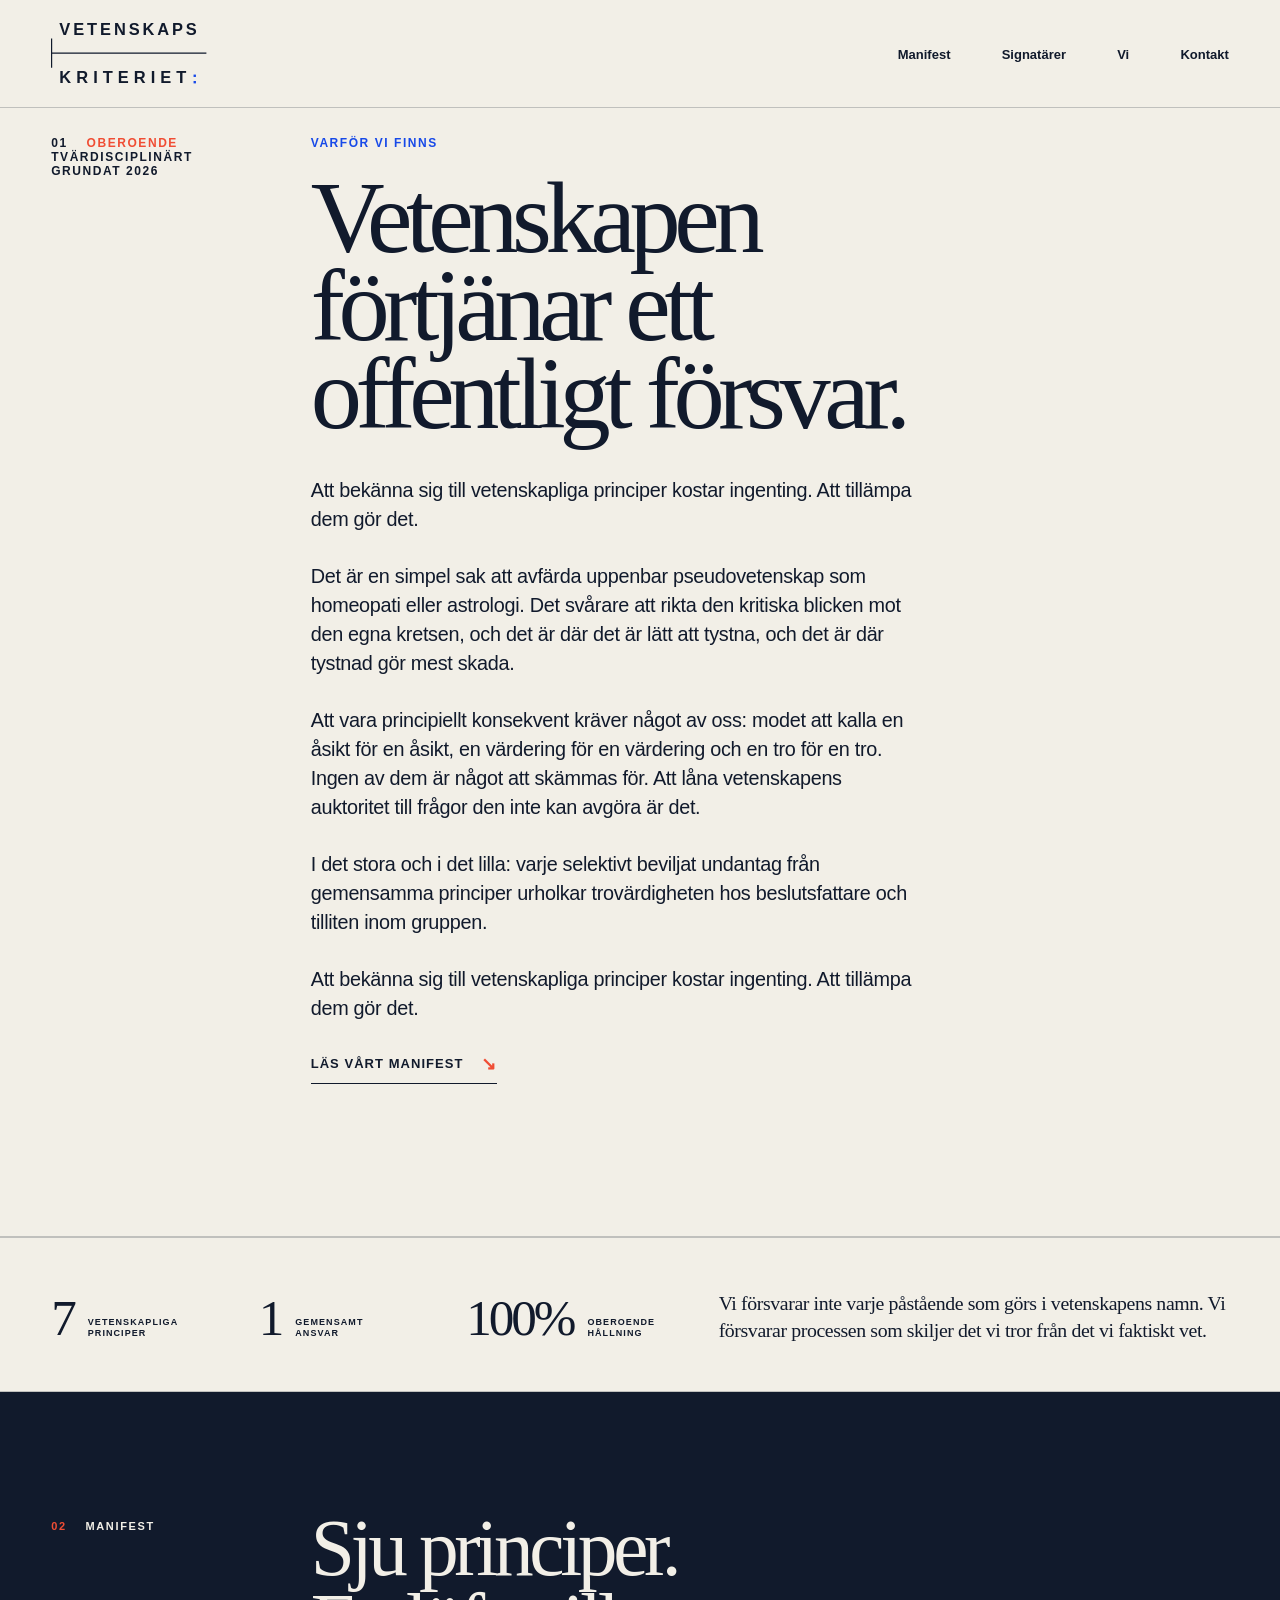
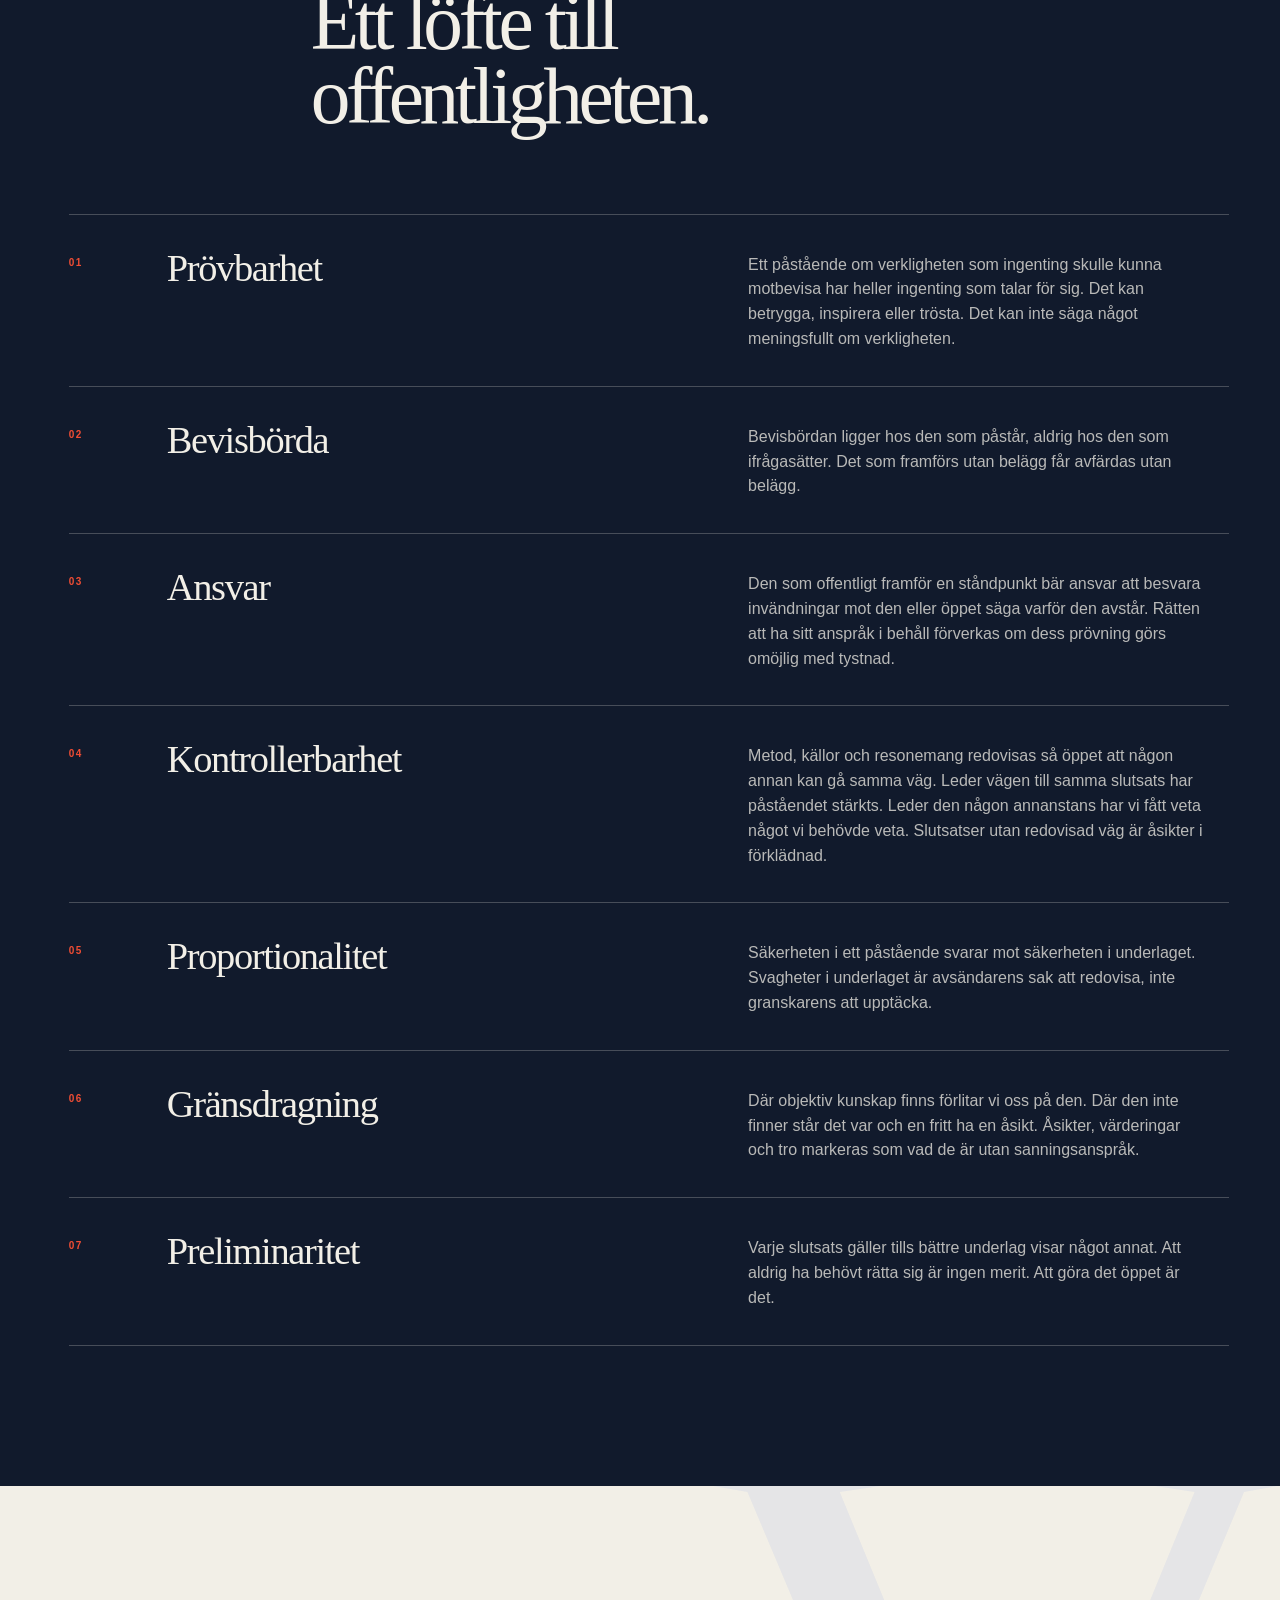
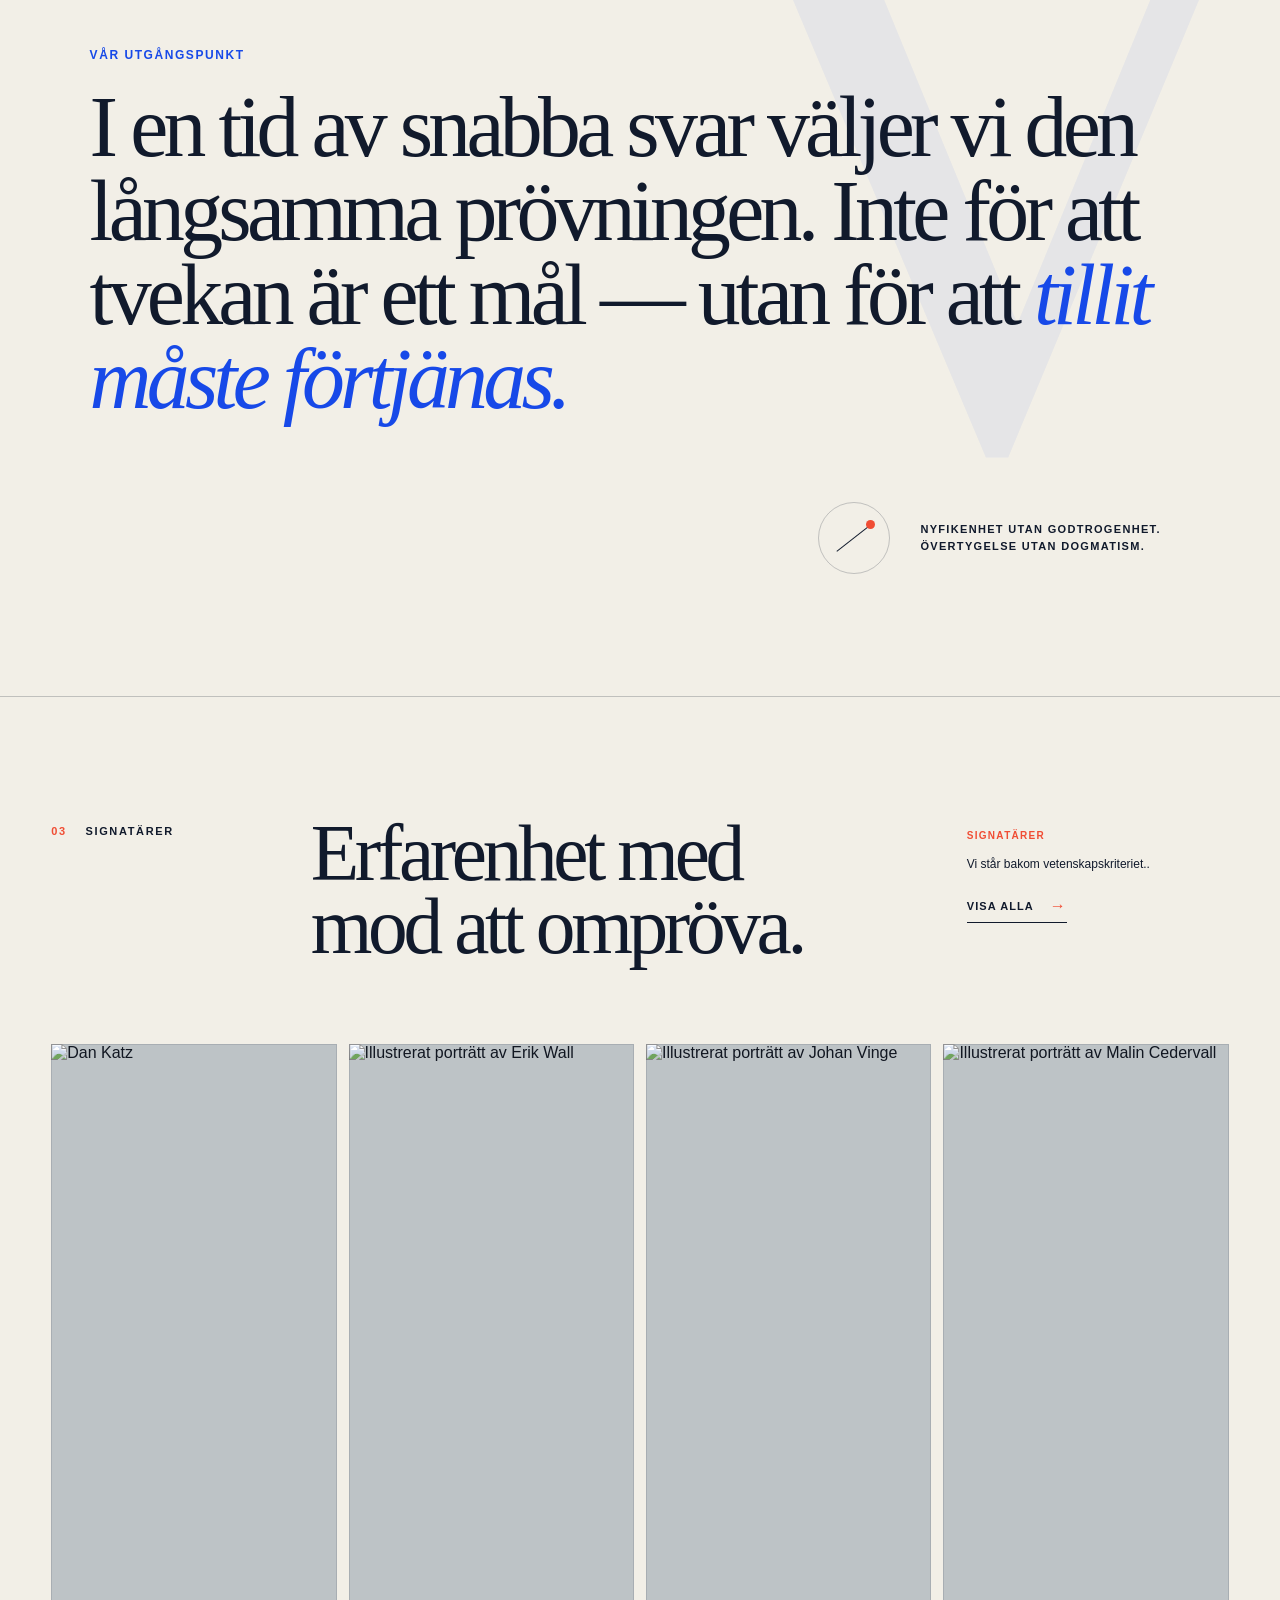
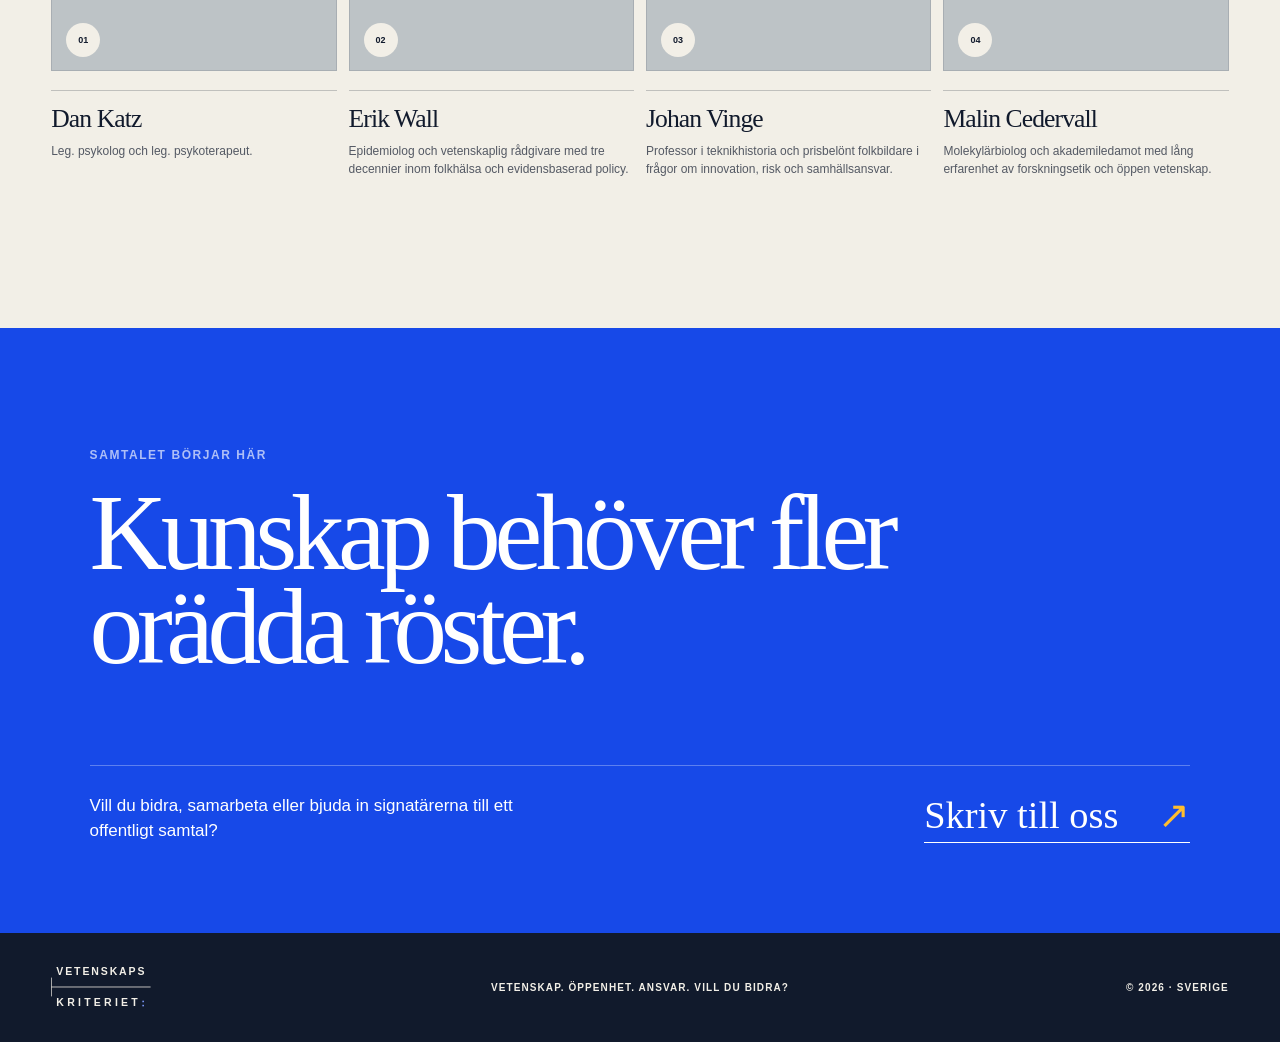
==== commit 035b8e24: "Rättningar." ====
--- a/index.html
+++ b/index.html
@@ -63,7 +63,13 @@
                 <p class="hero-lede">
                     Att bekänna sig till vetenskapliga principer kostar ingenting. Att tillämpa dem gör det.
                     <br /><br />
-                    Det är en simpel sak att avfärda uppenbar pseudovetenskap som homeopati eller astrologi. Det svåra är att granska den egna yrkeskåren, den egna redaktionen, den egna vännen eller den egna politiska hemvisten. Det är där många tystnar, och det är där tystnad gör mest skada.
+                    Det är en simpel sak att avfärda uppenbar pseudovetenskap som homeopati eller astrologi. Det svårare att rikta den kritiska blicken mot den egna kretsen, och det är där det är lätt att tystna, och det är där tystnad gör mest skada.
+                    <br /><br />
+                    Att vara principiellt konsekvent kräver något av oss: modet att kalla en åsikt för en åsikt, en värdering för en värdering och en tro för en tro. Ingen av dem är något att skämmas för. Att låna vetenskapens auktoritet till frågor den inte kan avgöra är det.
+                    <br /><br />
+                    I det stora och i det lilla: varje selektivt beviljat undantag från gemensamma principer urholkar trovärdigheten hos beslutsfattare och tilliten inom gruppen.
+                    <br /><br />
+                    Att bekänna sig till vetenskapliga principer kostar ingenting. Att tillämpa dem gör det.
                 </p>
                 <a class="text-link" href="https://vetenskapskriteriet.se/manifest/">Läs vårt manifest <span aria-hidden="true">↘</span></a>
             </div>
@@ -87,46 +93,43 @@
                     <span class="principle-number">01</span>
                     <div>
                         <h3>Prövbarhet</h3>
-                        <p>Ett påstående om verkligheten som inte kan visa sig vara felaktigt säger ingenting om verkligheten. Det kan vara vackert, tröstande eller djupt berörande. Det är ändå inte kunskap.</p>
+                        <p>Ett påstående om verkligheten som ingenting skulle kunna motbevisa har heller ingenting som talar för sig. Det kan betrygga, inspirera eller trösta. Det kan inte säga något meningsfullt om verkligheten.</p>
                     </div>
                 </li>
                 <li>
                     <span class="principle-number">02</span>
                     <div>
-                        <h3>Bevisbördan ligger hos den som hävdar</h3>
-                        <p>Aldrig hos den som frågar. Att en invändning är obekväm gör den inte besvarad.</p>
+                        <h3>Bevisbörda</h3>
+                        <p>Bevisbördan ligger hos den som påstår, aldrig hos den som ifrågasätter. Det som framförs utan belägg får avfärdas utan belägg.</p>
                     </div>
                 </li>
                 <li>
                     <span class="principle-number">03</span>
                     <div>
+                        <h3>Ansvar</h3>
+                        <p>Den som offentligt framför en ståndpunkt bär ansvar att besvara invändningar mot den eller öppet säga varför den avstår. Rätten att ha sitt anspråk i behåll förverkas om dess prövning görs omöjlig med tystnad.</p>
+                    </div>
+                </li>
+                <li>
+                    <span class="principle-number">04</span>
+                    <div>
                         <h3>Kontrollerbarhet</h3>
-                        <p>Metod, källor och resonemang redovisas så öppet att någon annan kan gå samma väg. Leder vägen henne till samma slutsats har påståendet stärkts. Leder den henne någon annanstans har vi fått veta något vi behövde veta.
-                            Slutsatser utan redovisad väg är åsikter i högtidsdräkt.</p>
-                    </div>
-                </li>
-                <li>
-                    <span class="principle-number">04</span>
+                        <p>Metod, källor och resonemang redovisas så öppet att någon annan kan gå samma väg. Leder vägen till samma slutsats har påståendet stärkts. Leder den någon annanstans har vi fått veta något vi behövde veta. Slutsatser utan redovisad väg är åsikter i förklädnad.</p>
+                    </div>
+                </li>
+                <li>
+                    <span class="principle-number">05</span>
                     <div>
                         <h3>Proportionalitet</h3>
-                        <p>Tvärsäkerheten ska svara mot underlaget. Svagheter i underlaget ska redovisas av den som framför påståendet, inte upptäckas av den som granskar det. Att låta granskaren hitta bristen först är sällan ett förbiseende och ofta ett val.</p>
-                    </div>
-                </li>
-                <li>
-                    <span class="principle-number">05</span>
-                    <div>
-                        <h3>Inga undantag</h3>
-                        <p>Titel, tjänsteställning, tradition, decennielång vänskap, god avsikt och tillhörighet till rätt läger är inte argument. De är omständigheter. En omständighet har aldrig gjort ett påstående sant.</p>
+                        <p>Säkerheten i ett påstående svarar mot säkerheten i underlaget. Svagheter i underlaget är avsändarens sak att redovisa, inte granskarens att upptäcka.</p>
                     </div>
                 </li>
                 <li>
                     <span class="principle-number">06</span>
                     <div>
-                        <h3>Gränsen mellan vetande och tyckande</h3>
+                        <h3>Gränsdragning</h3>
                         <p>
-                            Där objektiv kunskap finns följer vi den. Där den inte finns får var och en tycka precis vad den vill, men får då inte åberopa vetenskapen, forskarkonsensus eller "experterna" som stöd. Att låna vetenskapens auktoritet till en fråga den inte kan avgöra är den vanligaste och mest allmänt accepterade formen av ohederlighet i vår tid.
-                            <br/><br/>
-                            Det kräver något av oss: modet att kalla en åsikt för en åsikt, en värdering för en värdering och en tro för en tro. Ingen av dem är något att skämmas för. Att klä ut dem till kunskap är det.
+                            Där objektiv kunskap finns förlitar vi oss på den. Där den inte finner står det var och en fritt ha en åsikt. Åsikter, värderingar och tro markeras som vad de är utan sanningsanspråk.
                         </p>
                     </div>
                 </li>
@@ -134,7 +137,7 @@
                     <span class="principle-number">07</span>
                     <div>
                         <h3>Preliminaritet</h3>
-                        <p>Allt vi säger gäller tills bättre underlag visar något annat. Vi räknar med att ha fel om något. Vi vill veta vad.</p>
+                        <p>Varje slutsats gäller tills bättre underlag visar något annat. Att aldrig ha behövt rätta sig är ingen merit. Att göra det öppet är det.</p>
                     </div>
                 </li>
             </ol>
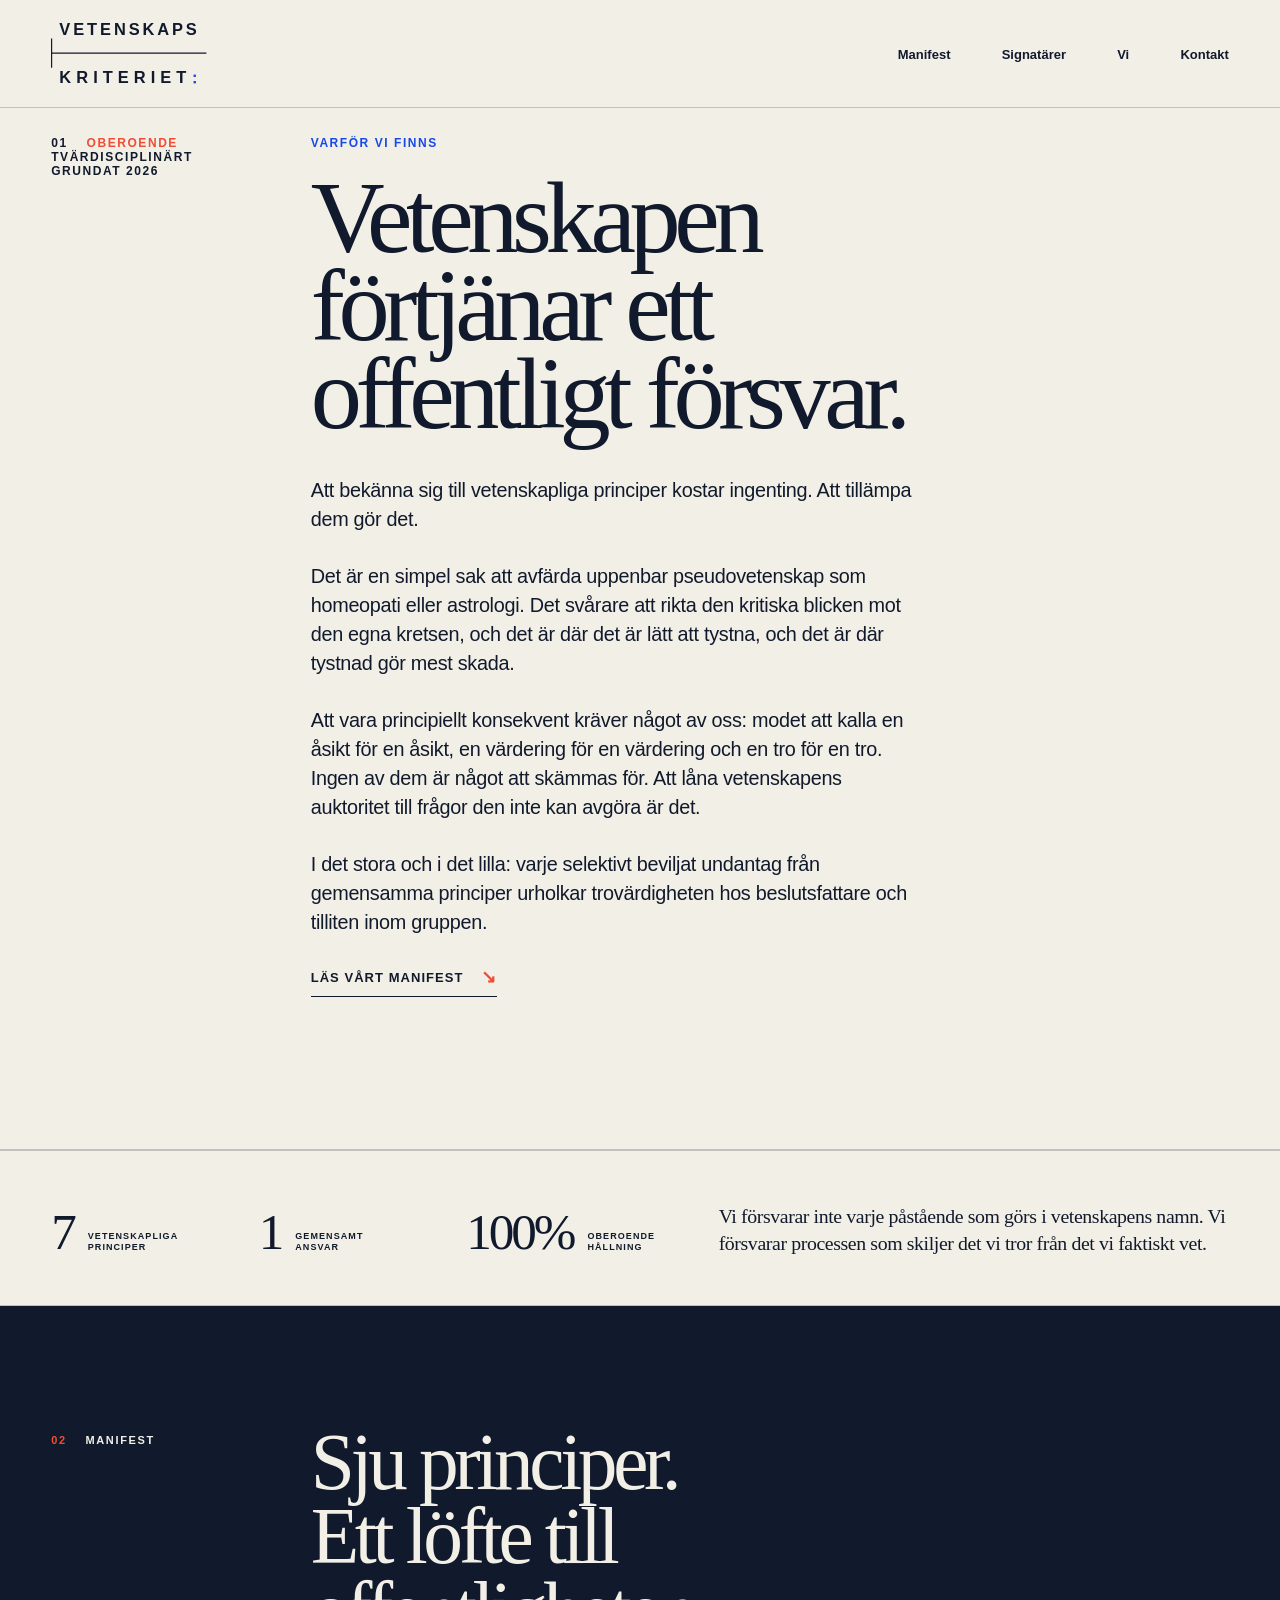
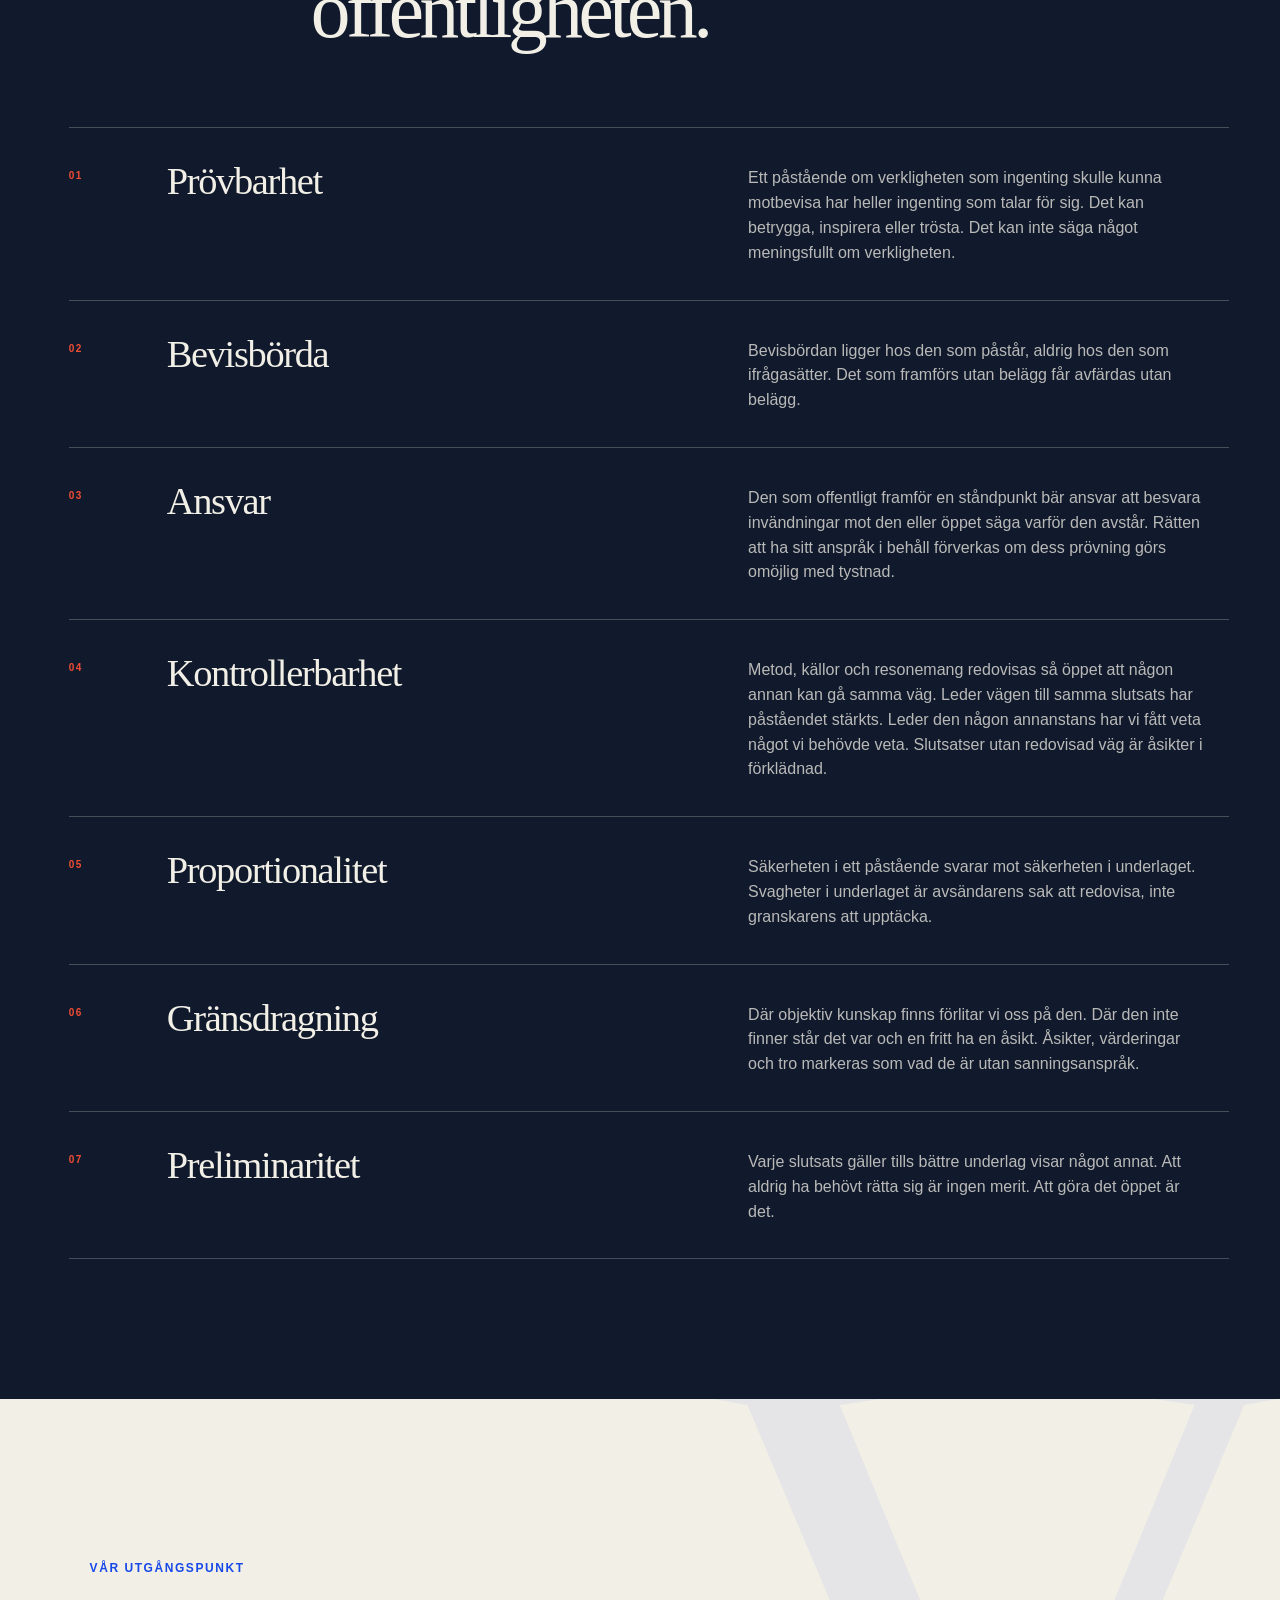
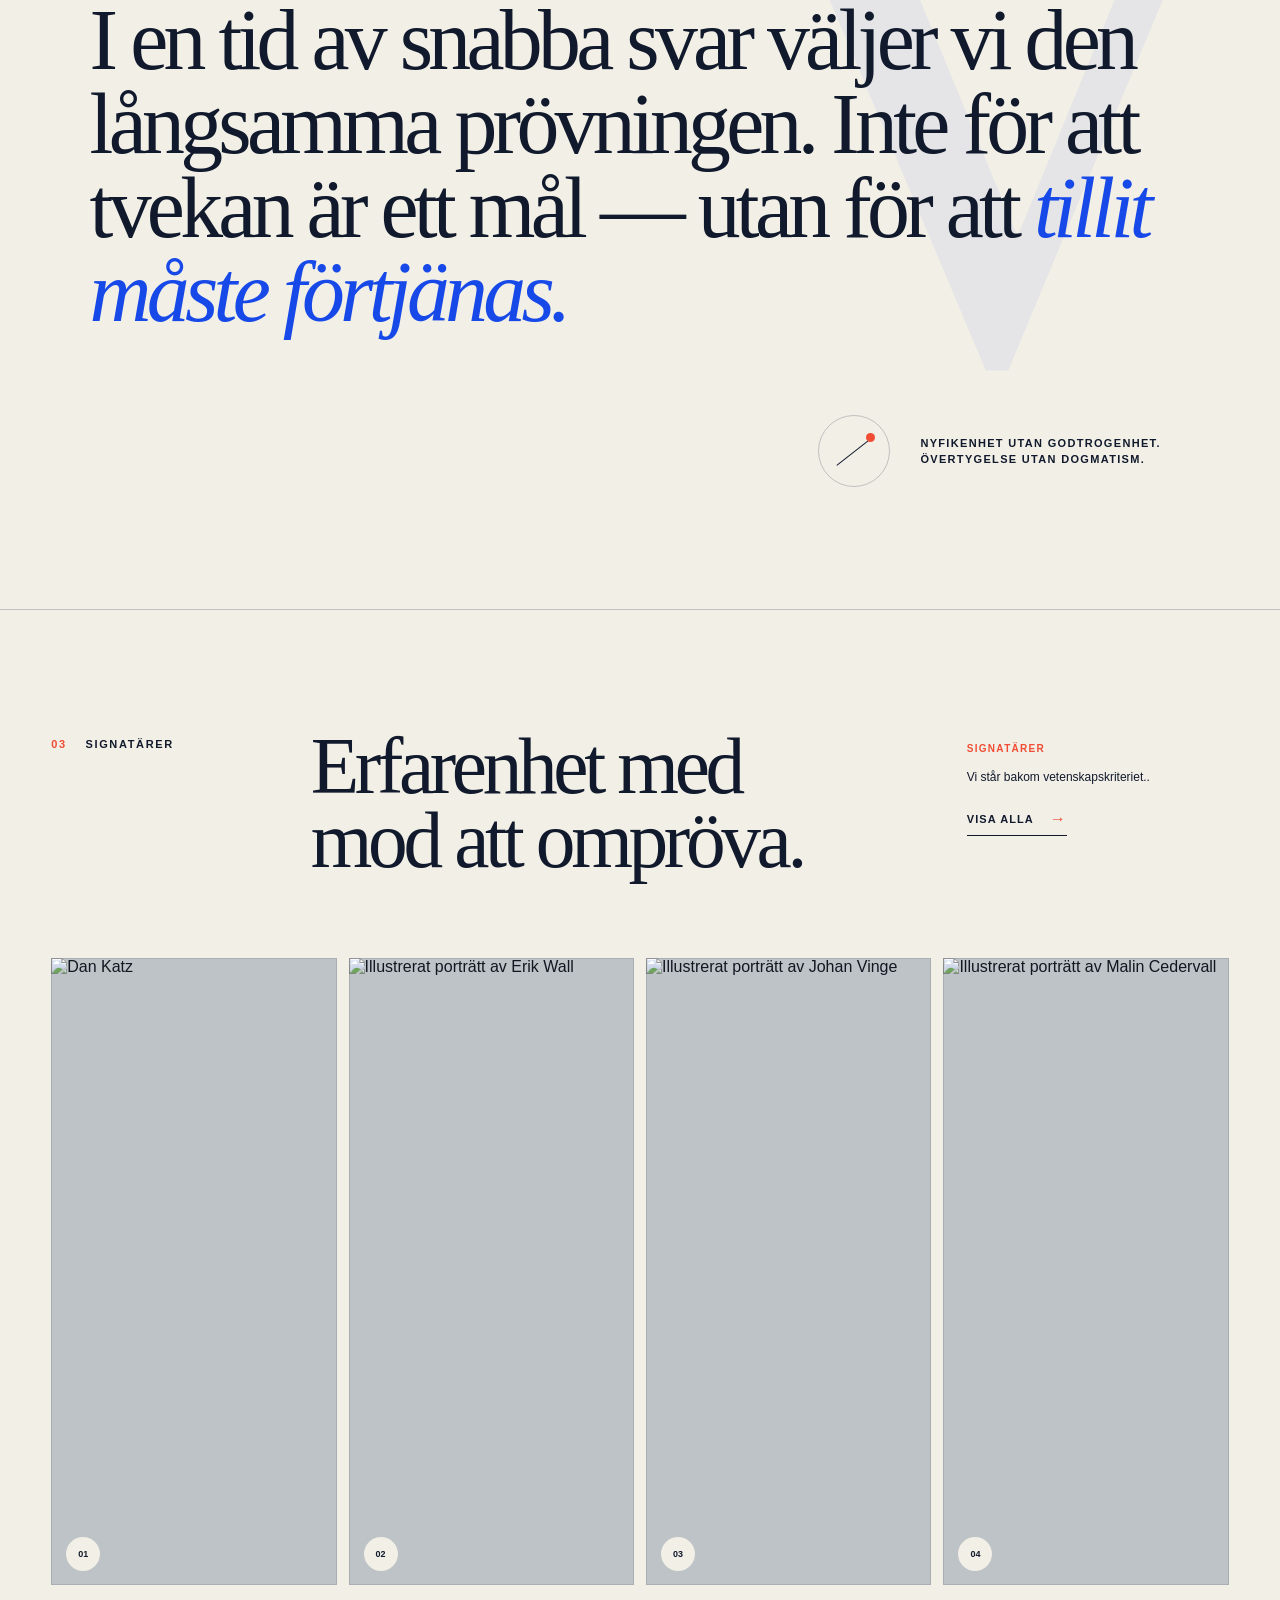
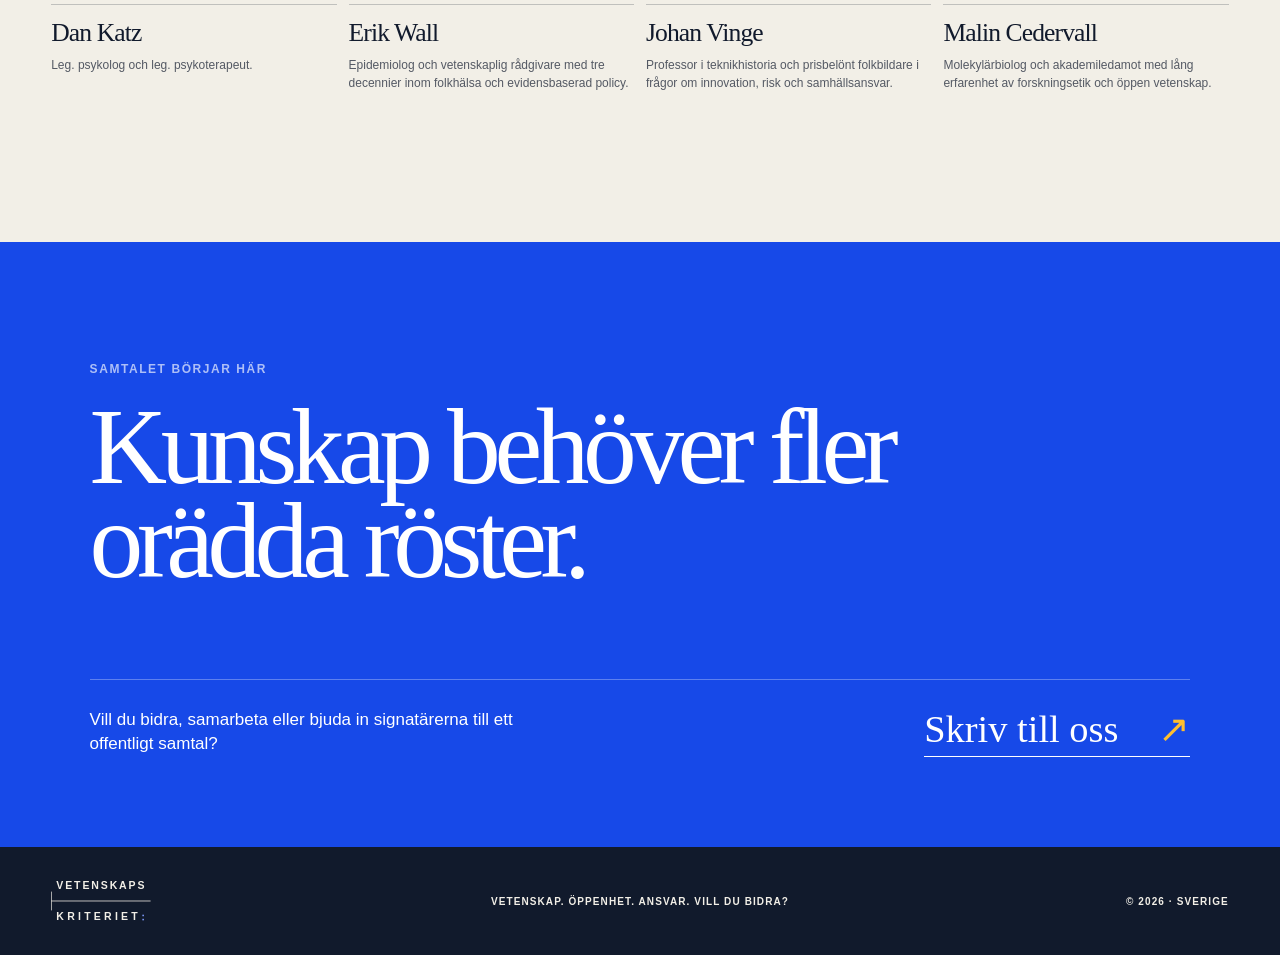
==== commit a048de68: "Bort med dublett." ====
--- a/index.html
+++ b/index.html
@@ -68,8 +68,6 @@
                     Att vara principiellt konsekvent kräver något av oss: modet att kalla en åsikt för en åsikt, en värdering för en värdering och en tro för en tro. Ingen av dem är något att skämmas för. Att låna vetenskapens auktoritet till frågor den inte kan avgöra är det.
                     <br /><br />
                     I det stora och i det lilla: varje selektivt beviljat undantag från gemensamma principer urholkar trovärdigheten hos beslutsfattare och tilliten inom gruppen.
-                    <br /><br />
-                    Att bekänna sig till vetenskapliga principer kostar ingenting. Att tillämpa dem gör det.
                 </p>
                 <a class="text-link" href="https://vetenskapskriteriet.se/manifest/">Läs vårt manifest <span aria-hidden="true">↘</span></a>
             </div>
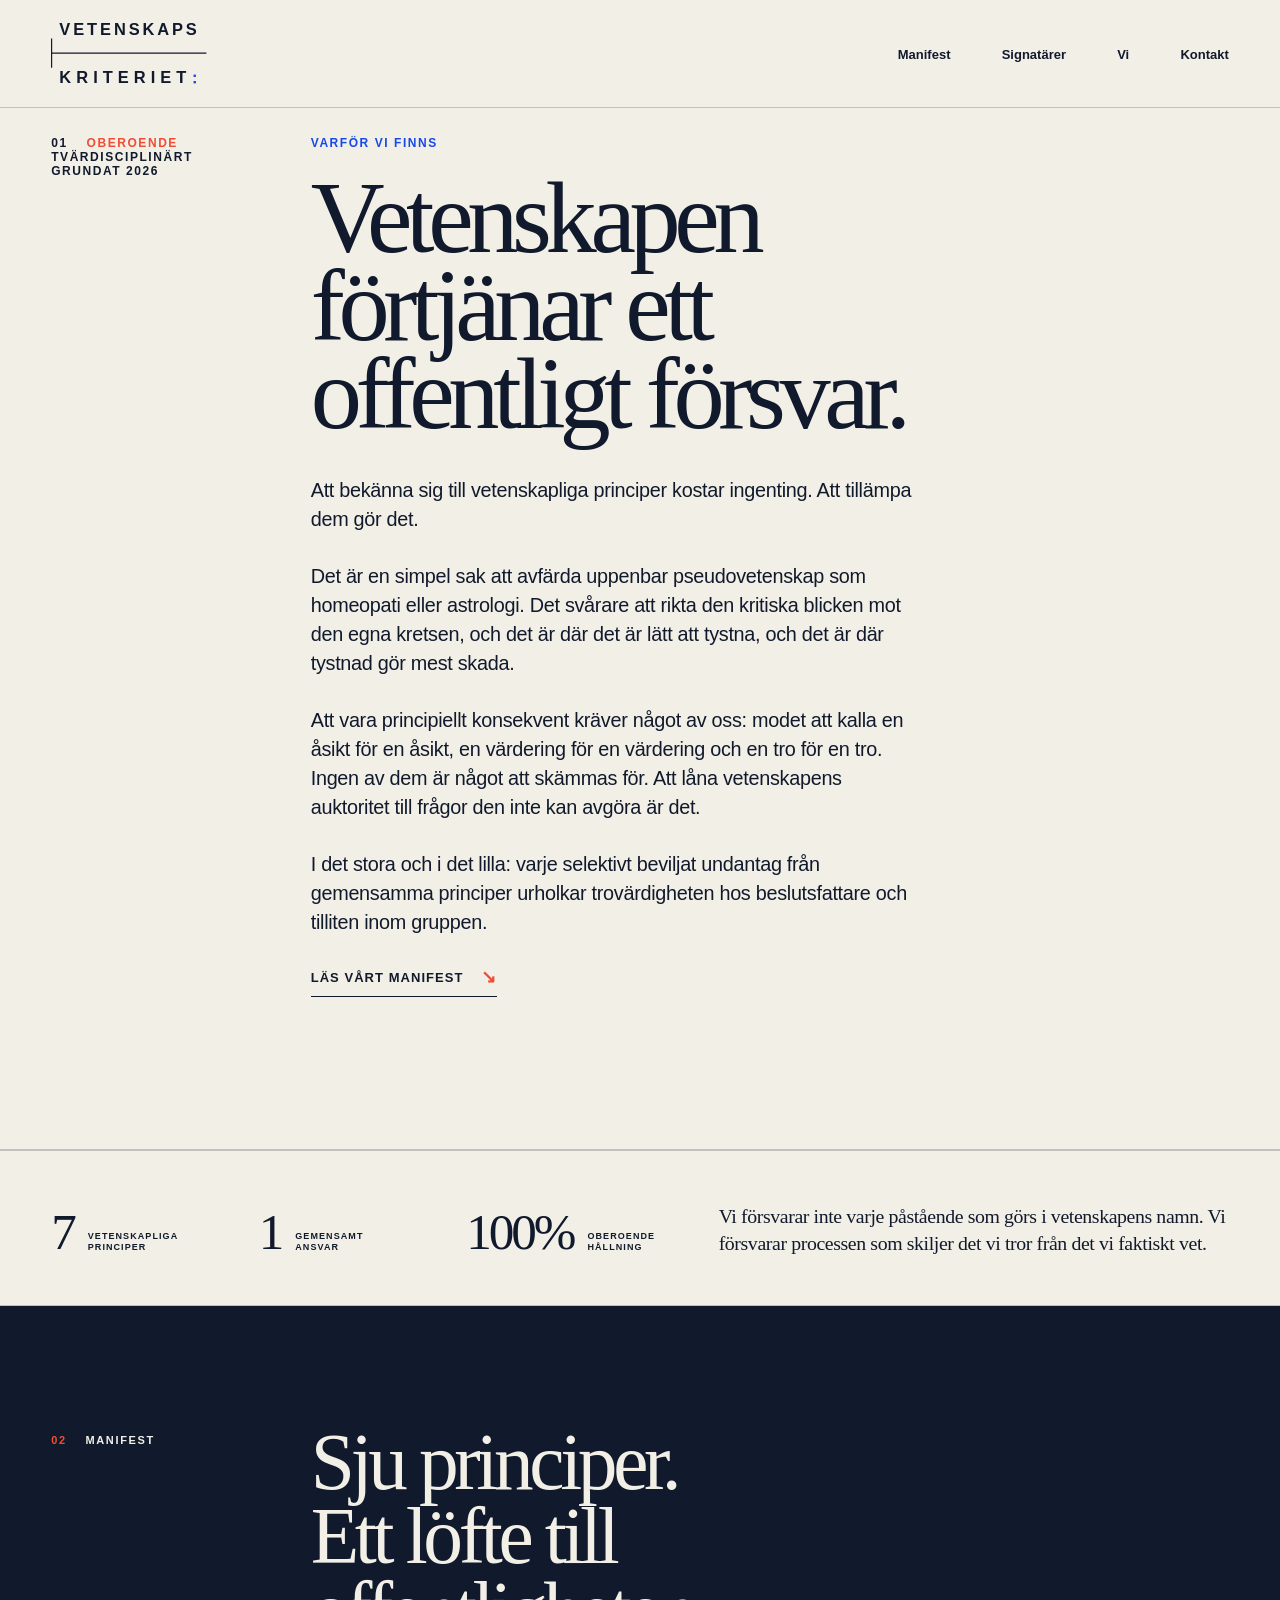
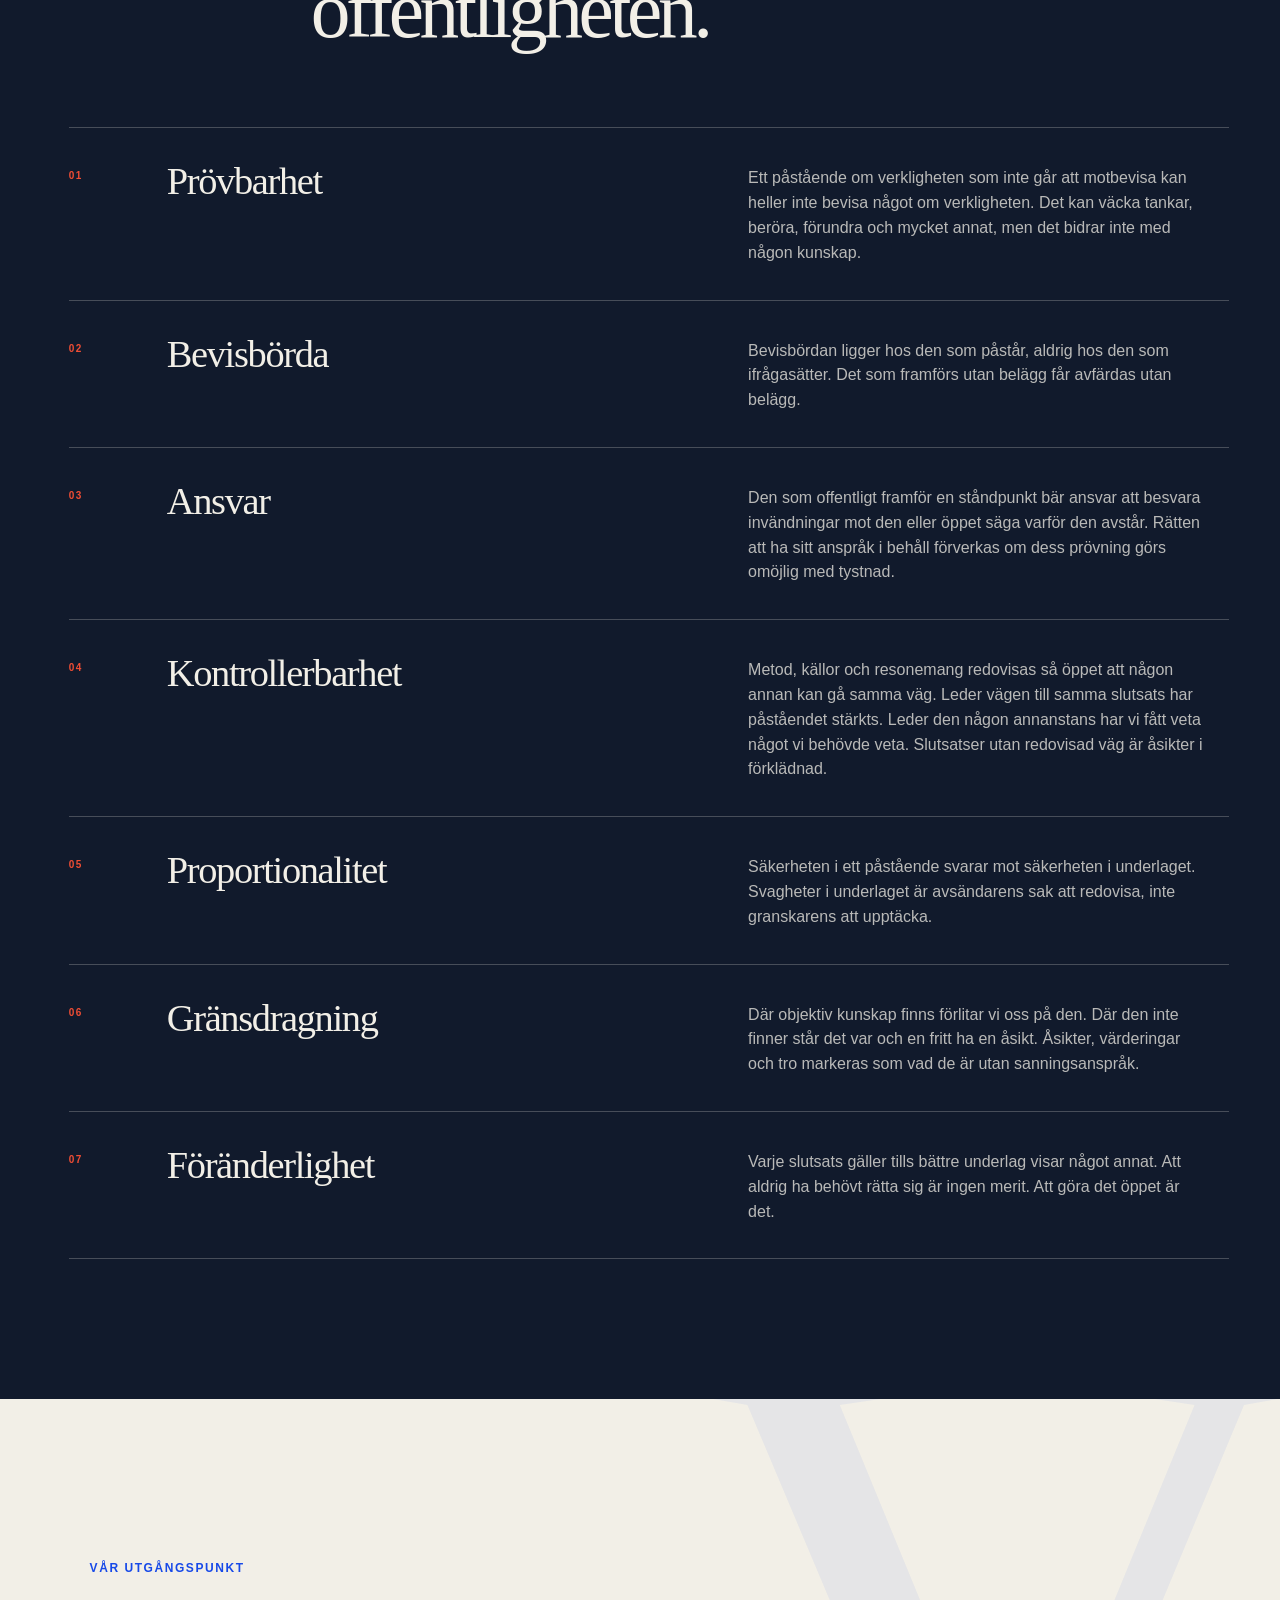
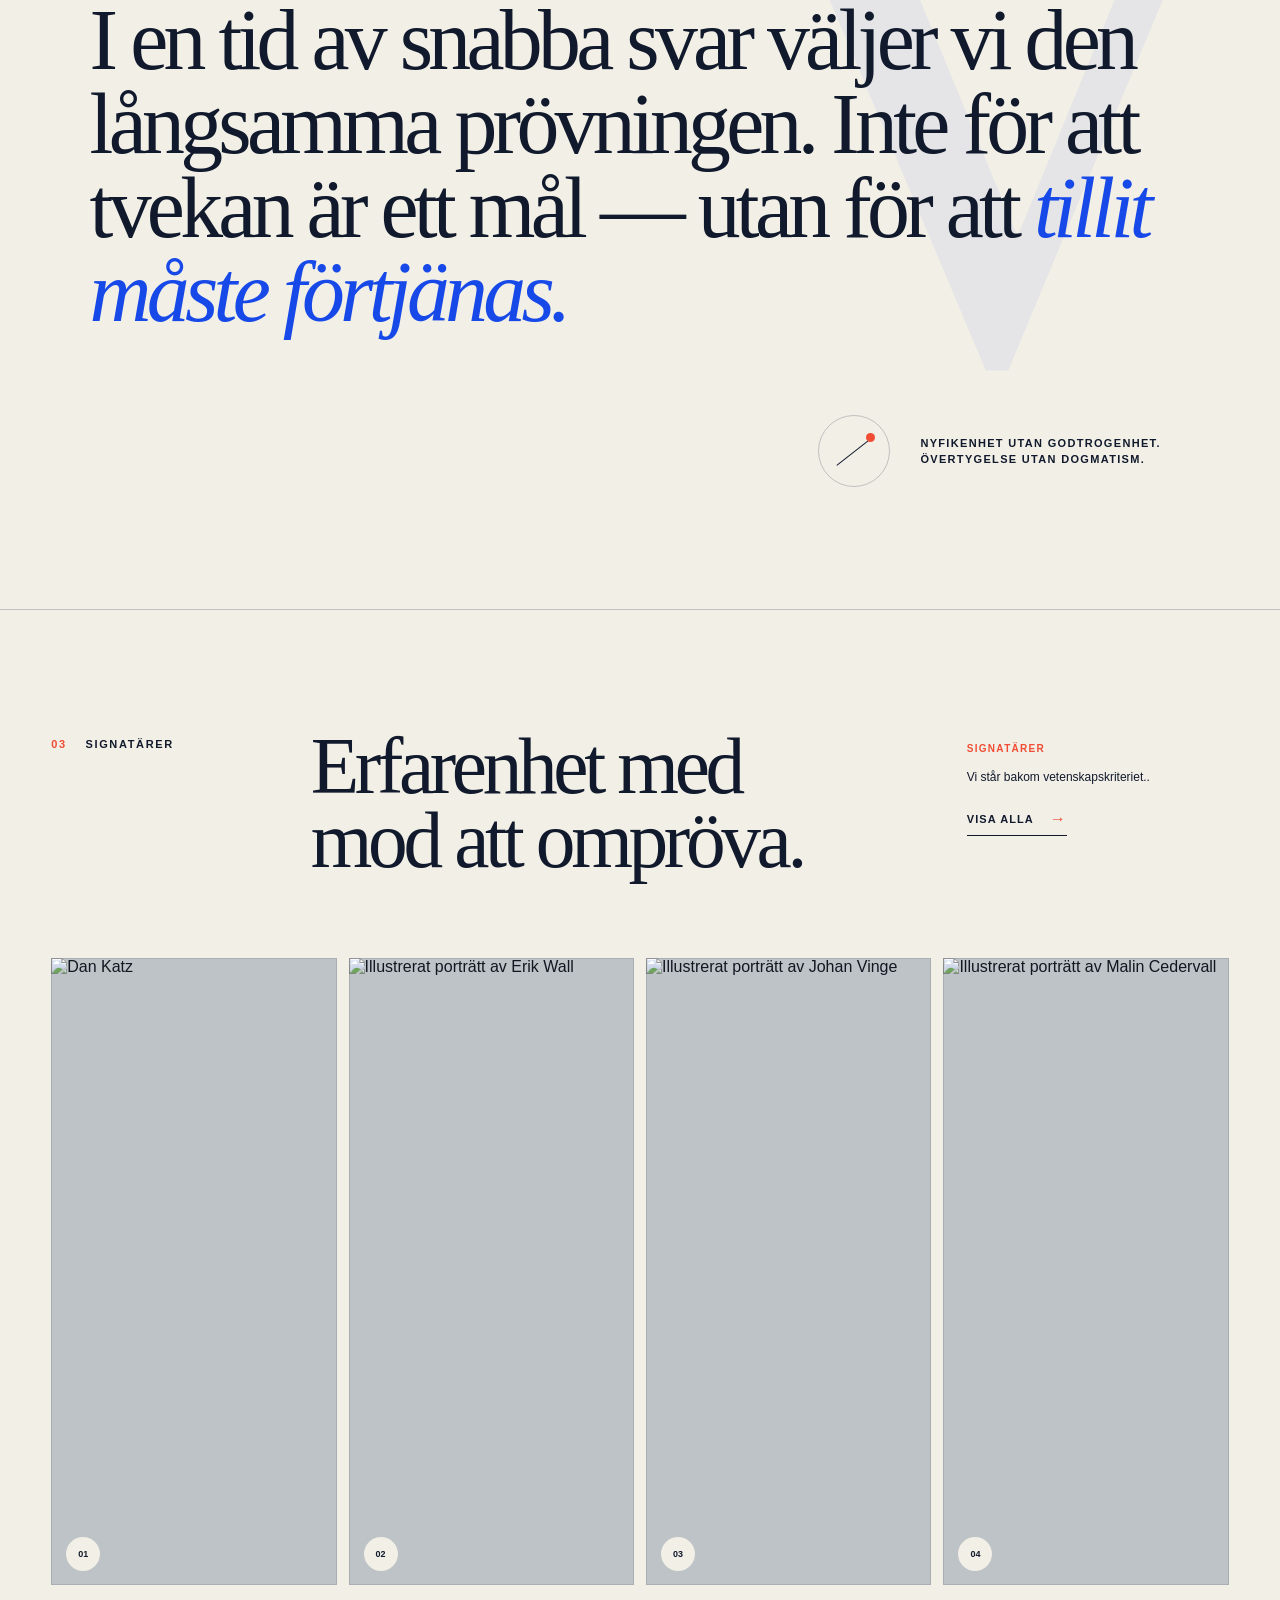
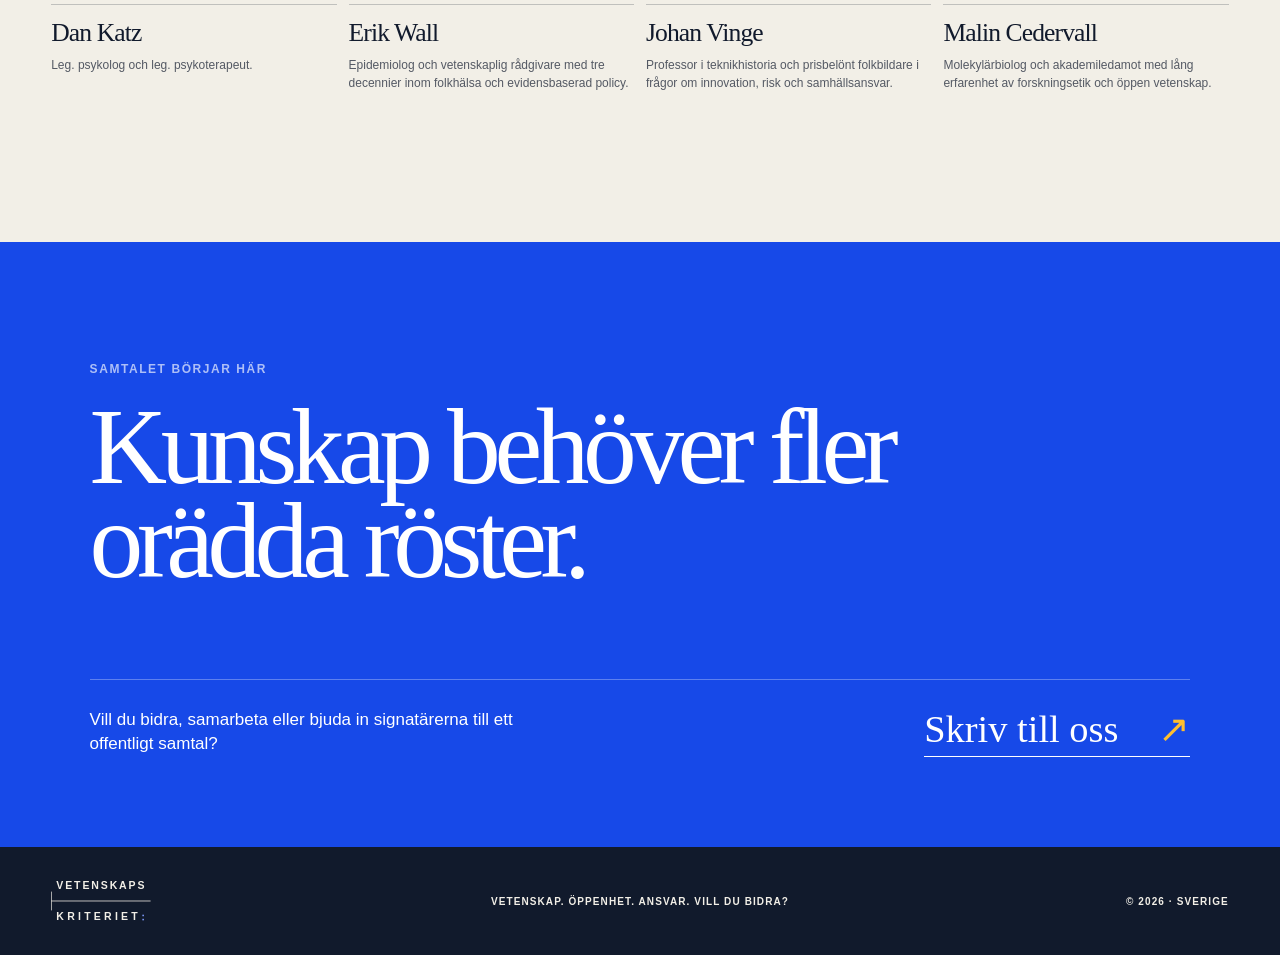
==== commit c28c1923: "Justeringar." ====
--- a/index.html
+++ b/index.html
@@ -91,35 +91,45 @@
                     <span class="principle-number">01</span>
                     <div>
                         <h3>Prövbarhet</h3>
-                        <p>Ett påstående om verkligheten som ingenting skulle kunna motbevisa har heller ingenting som talar för sig. Det kan betrygga, inspirera eller trösta. Det kan inte säga något meningsfullt om verkligheten.</p>
+                        <p>
+                            Ett påstående om verkligheten som inte går att motbevisa kan heller inte bevisa något om verkligheten. Det kan väcka tankar, beröra, förundra och mycket annat, men det bidrar inte med någon kunskap.
+                        </p>
                     </div>
                 </li>
                 <li>
                     <span class="principle-number">02</span>
                     <div>
                         <h3>Bevisbörda</h3>
-                        <p>Bevisbördan ligger hos den som påstår, aldrig hos den som ifrågasätter. Det som framförs utan belägg får avfärdas utan belägg.</p>
+                        <p>
+                            Bevisbördan ligger hos den som påstår, aldrig hos den som ifrågasätter. Det som framförs utan belägg får avfärdas utan belägg.
+                        </p>
                     </div>
                 </li>
                 <li>
                     <span class="principle-number">03</span>
                     <div>
                         <h3>Ansvar</h3>
-                        <p>Den som offentligt framför en ståndpunkt bär ansvar att besvara invändningar mot den eller öppet säga varför den avstår. Rätten att ha sitt anspråk i behåll förverkas om dess prövning görs omöjlig med tystnad.</p>
+                        <p>
+                            Den som offentligt framför en ståndpunkt bär ansvar att besvara invändningar mot den eller öppet säga varför den avstår. Rätten att ha sitt anspråk i behåll förverkas om dess prövning görs omöjlig med tystnad.
+                        </p>
                     </div>
                 </li>
                 <li>
                     <span class="principle-number">04</span>
                     <div>
                         <h3>Kontrollerbarhet</h3>
-                        <p>Metod, källor och resonemang redovisas så öppet att någon annan kan gå samma väg. Leder vägen till samma slutsats har påståendet stärkts. Leder den någon annanstans har vi fått veta något vi behövde veta. Slutsatser utan redovisad väg är åsikter i förklädnad.</p>
+                        <p>
+                            Metod, källor och resonemang redovisas så öppet att någon annan kan gå samma väg. Leder vägen till samma slutsats har påståendet stärkts. Leder den någon annanstans har vi fått veta något vi behövde veta. Slutsatser utan redovisad väg är åsikter i förklädnad.
+                        </p>
                     </div>
                 </li>
                 <li>
                     <span class="principle-number">05</span>
                     <div>
                         <h3>Proportionalitet</h3>
-                        <p>Säkerheten i ett påstående svarar mot säkerheten i underlaget. Svagheter i underlaget är avsändarens sak att redovisa, inte granskarens att upptäcka.</p>
+                        <p>
+                            Säkerheten i ett påstående svarar mot säkerheten i underlaget. Svagheter i underlaget är avsändarens sak att redovisa, inte granskarens att upptäcka.
+                        </p>
                     </div>
                 </li>
                 <li>
@@ -134,8 +144,10 @@
                 <li>
                     <span class="principle-number">07</span>
                     <div>
-                        <h3>Preliminaritet</h3>
-                        <p>Varje slutsats gäller tills bättre underlag visar något annat. Att aldrig ha behövt rätta sig är ingen merit. Att göra det öppet är det.</p>
+                        <h3>Föränderlighet</h3>
+                        <p>
+                            Varje slutsats gäller tills bättre underlag visar något annat. Att aldrig ha behövt rätta sig är ingen merit. Att göra det öppet är det.
+                        </p>
                     </div>
                 </li>
             </ol>
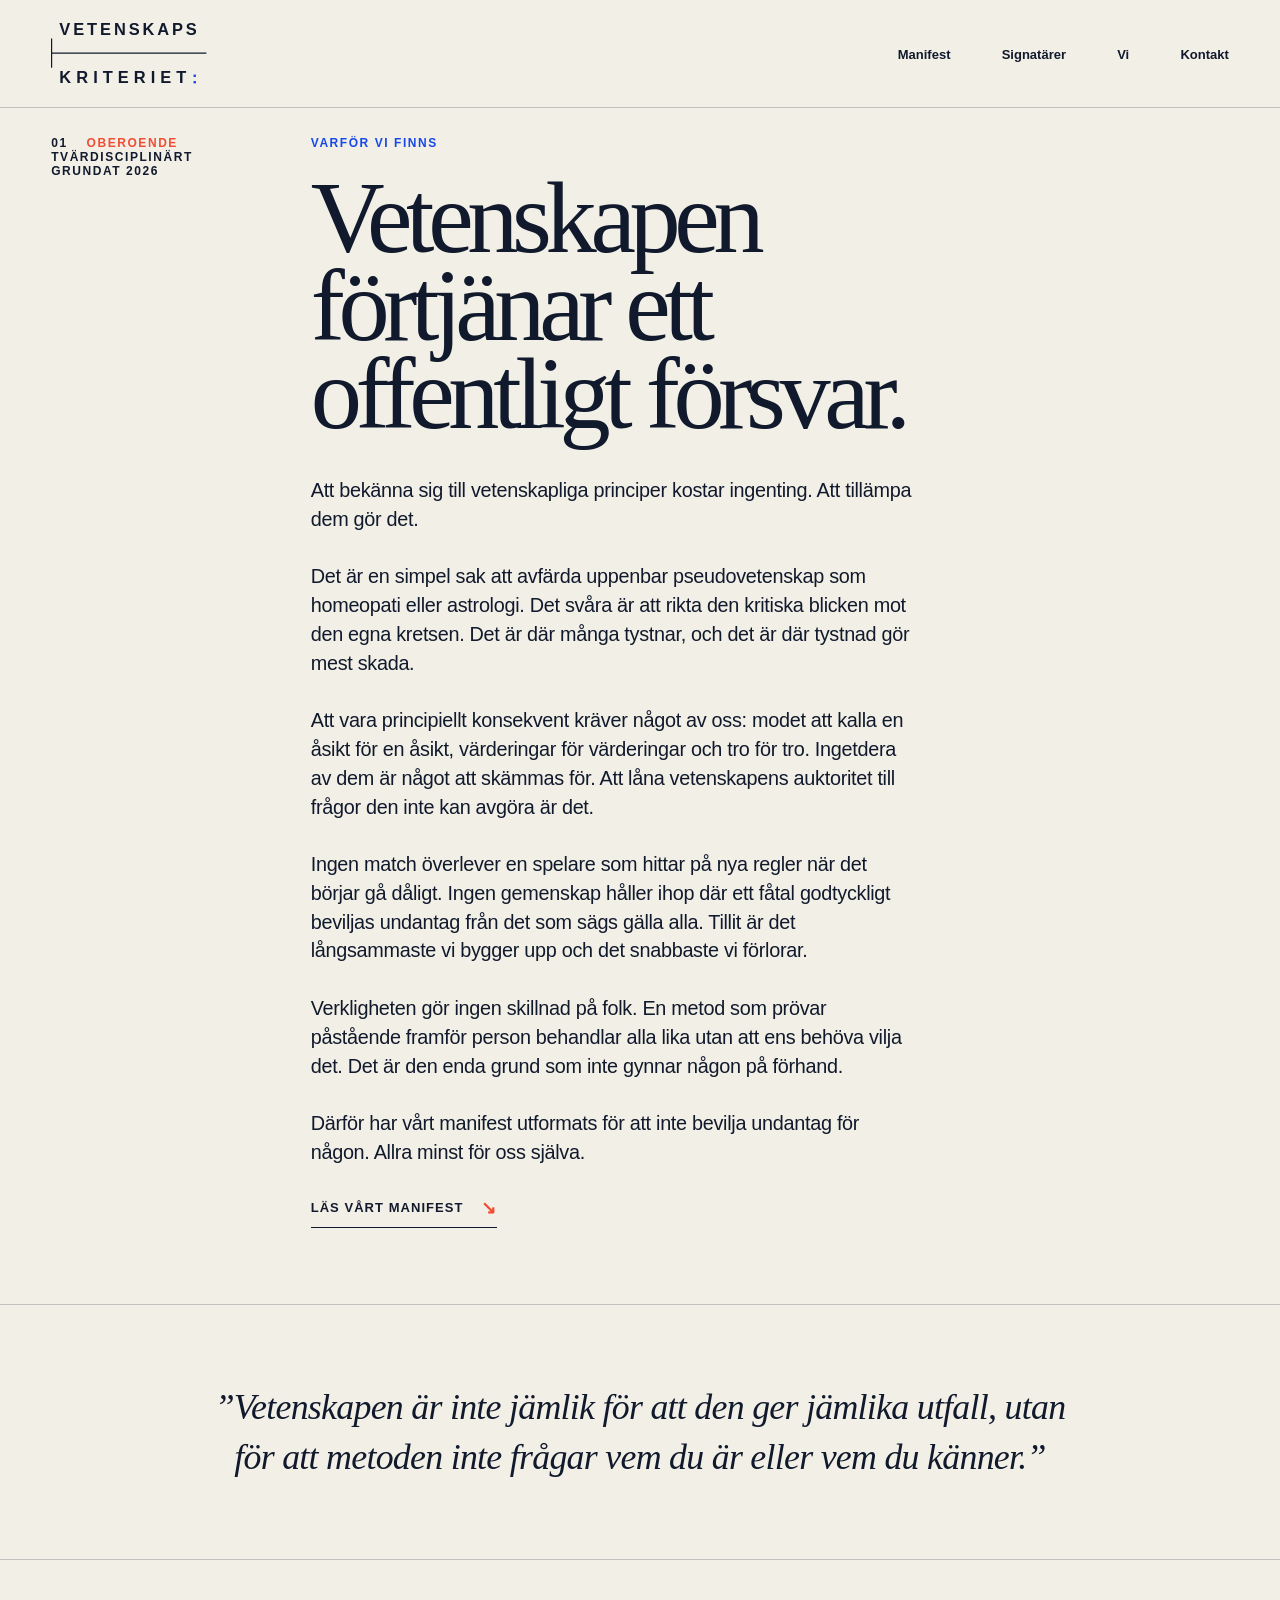
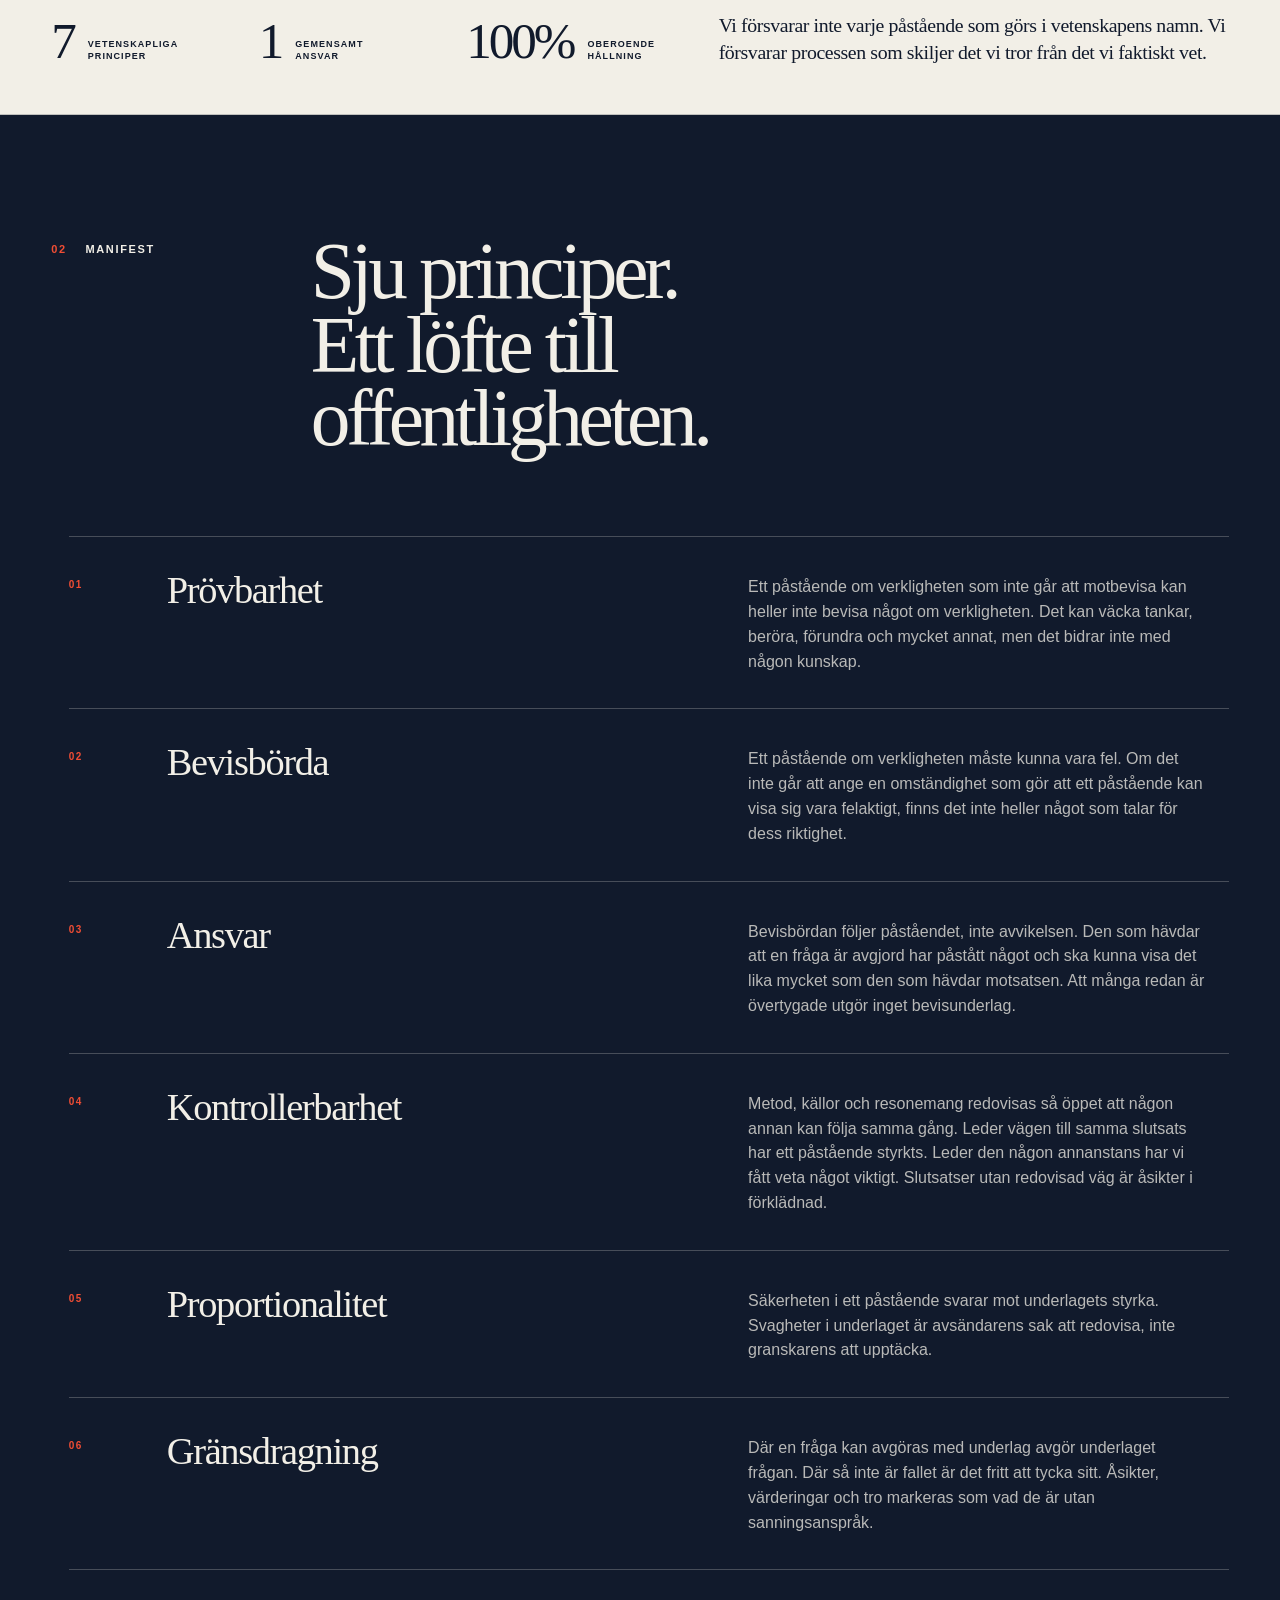
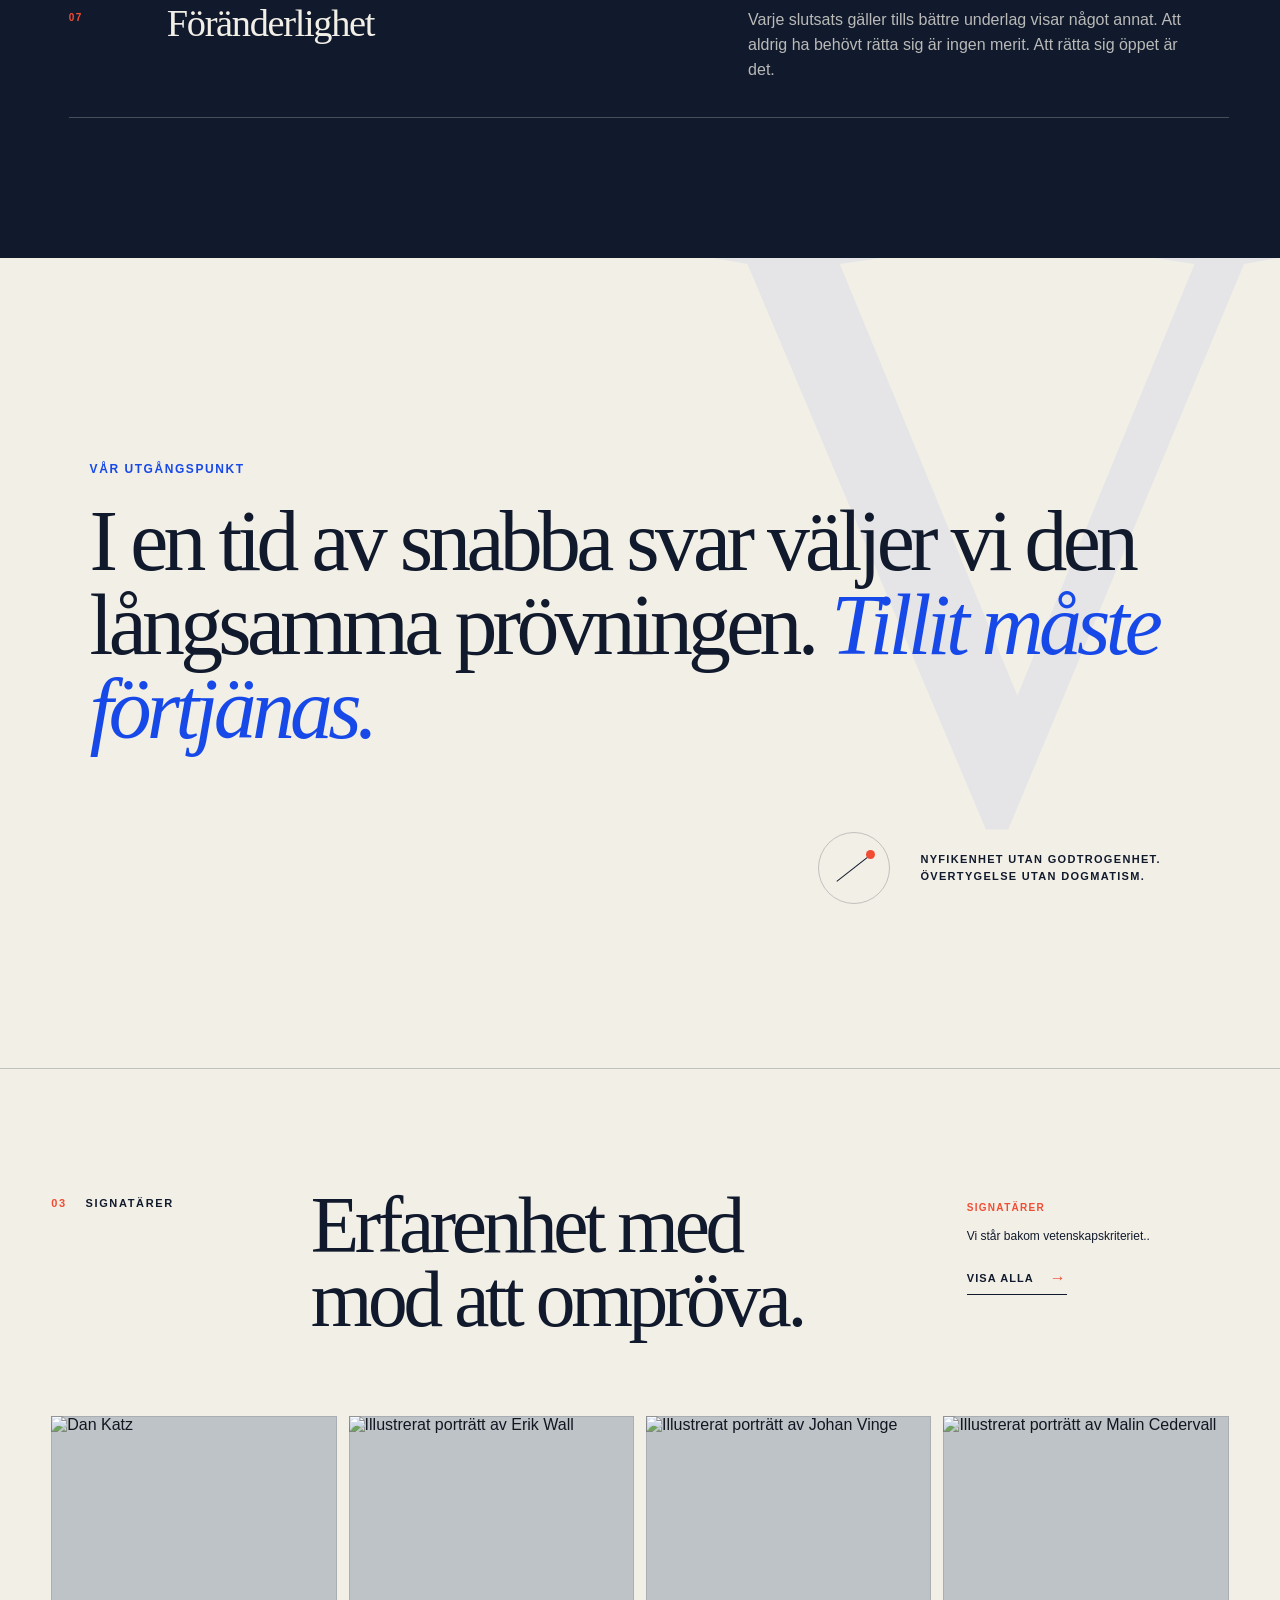
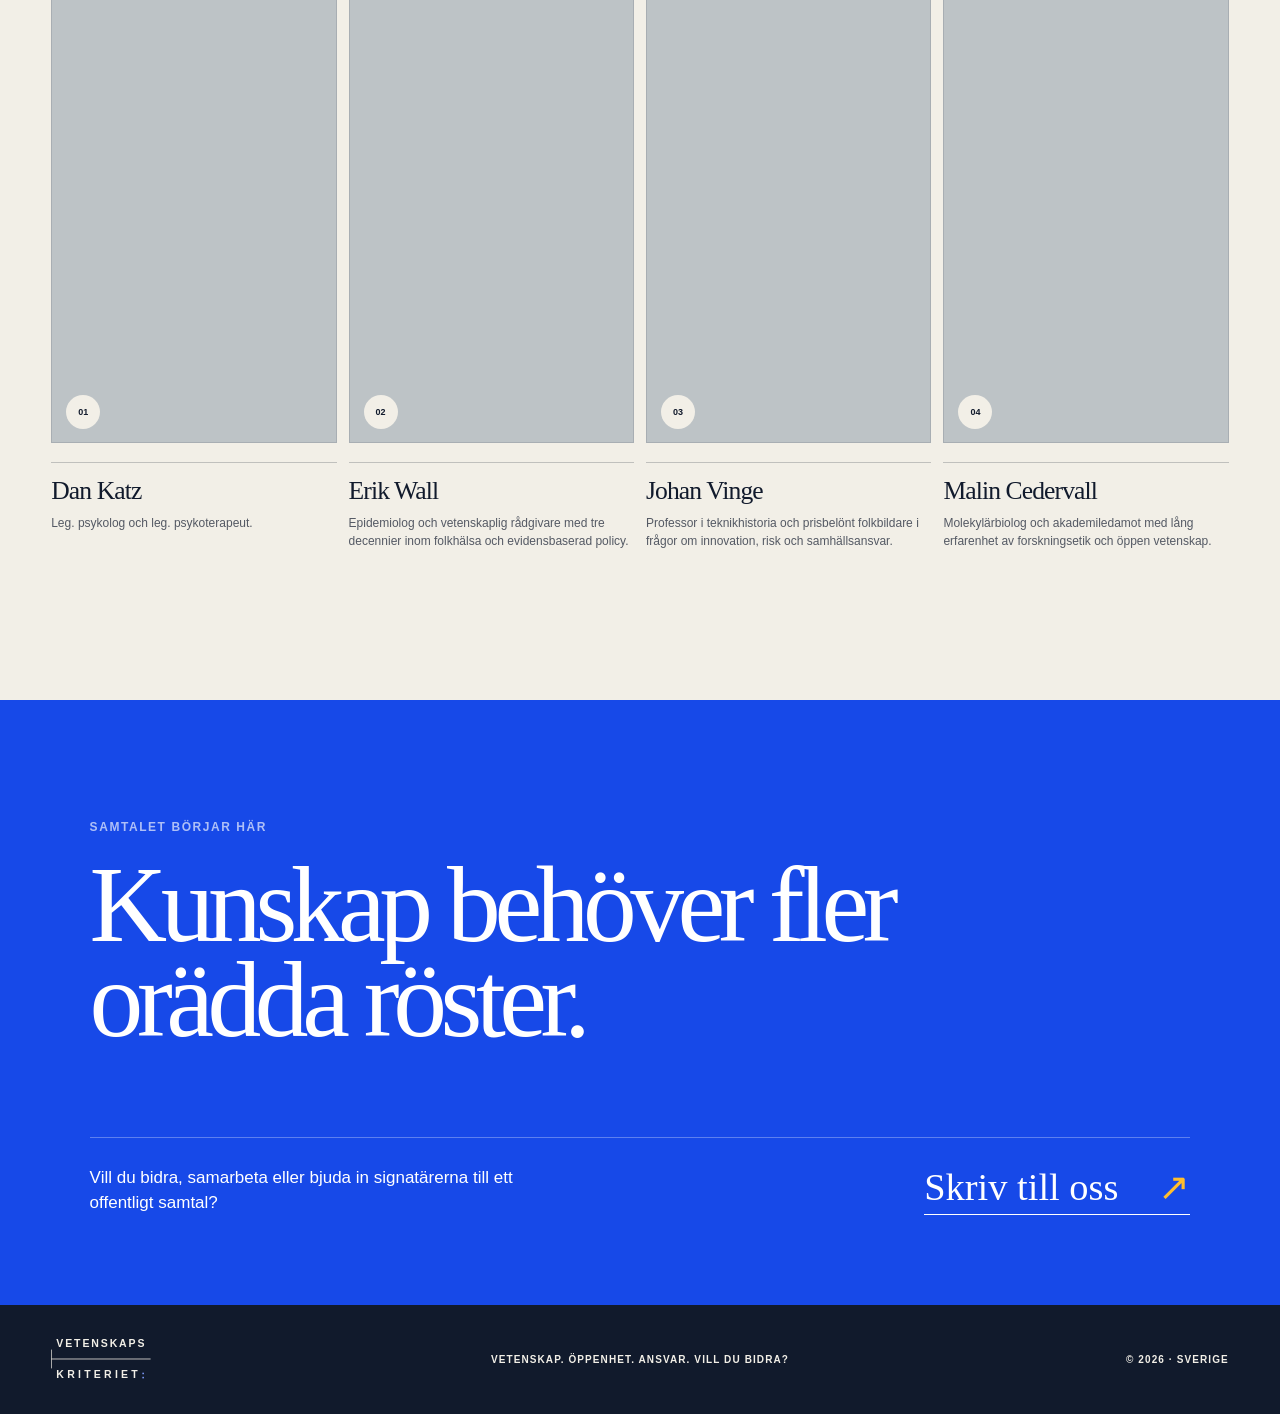
==== commit 1d71ec50: "Almänna uppdateringar." ====
--- a/index.html
+++ b/index.html
@@ -22,7 +22,7 @@
 
     <link rel="icon" type="image/png" href="favicon.png">
     <link rel="shortcut icon" href="favicon.ico">
-    <link rel="stylesheet" href="styles.css?v=20260903-3">
+    <link rel="stylesheet" href="styles.css?v=20260921-2">
 </head>
 <body>
     <main>
@@ -63,15 +63,23 @@
                 <p class="hero-lede">
                     Att bekänna sig till vetenskapliga principer kostar ingenting. Att tillämpa dem gör det.
                     <br /><br />
-                    Det är en simpel sak att avfärda uppenbar pseudovetenskap som homeopati eller astrologi. Det svårare att rikta den kritiska blicken mot den egna kretsen, och det är där det är lätt att tystna, och det är där tystnad gör mest skada.
-                    <br /><br />
-                    Att vara principiellt konsekvent kräver något av oss: modet att kalla en åsikt för en åsikt, en värdering för en värdering och en tro för en tro. Ingen av dem är något att skämmas för. Att låna vetenskapens auktoritet till frågor den inte kan avgöra är det.
-                    <br /><br />
-                    I det stora och i det lilla: varje selektivt beviljat undantag från gemensamma principer urholkar trovärdigheten hos beslutsfattare och tilliten inom gruppen.
+                    Det är en simpel sak att avfärda uppenbar pseudovetenskap som homeopati eller astrologi. Det svåra är att rikta den kritiska blicken mot den egna kretsen. Det är där många tystnar, och det är där tystnad gör mest skada.
+                    <br /><br />
+                    Att vara principiellt konsekvent kräver något av oss: modet att kalla en åsikt för en åsikt, värderingar för värderingar och tro för tro. Ingetdera av dem är något att skämmas för. Att låna vetenskapens auktoritet till frågor den inte kan avgöra är det.
+                    <br /><br />
+                    Ingen match överlever en spelare som hittar på nya regler när det börjar gå dåligt. Ingen gemenskap håller ihop där ett fåtal godtyckligt beviljas undantag från det som sägs gälla alla. Tillit är det långsammaste vi bygger upp och det snabbaste vi förlorar.
+                    <br /><br />
+                    Verkligheten gör ingen skillnad på folk. En metod som prövar påstående framför person behandlar alla lika utan att ens behöva vilja det. Det är den enda grund som inte gynnar någon på förhand.
+                    <br /><br />
+                    Därför har vårt manifest utformats för att inte bevilja undantag för någon. Allra minst för oss själva.
                 </p>
                 <a class="text-link" href="https://vetenskapskriteriet.se/manifest/">Läs vårt manifest <span aria-hidden="true">↘</span></a>
             </div>
         </section>
+
+        <blockquote class="home-quote">
+            <p>”Vetenskapen är inte jämlik för att den ger jämlika utfall, utan för att metoden inte frågar vem du är eller vem du känner.”</p>
+        </blockquote>
 
         <section class="fact-band" aria-label="Kriteriets inriktning">
             <div><strong>7</strong><span>vetenskapliga<br>principer</span></div>
@@ -101,7 +109,7 @@
                     <div>
                         <h3>Bevisbörda</h3>
                         <p>
-                            Bevisbördan ligger hos den som påstår, aldrig hos den som ifrågasätter. Det som framförs utan belägg får avfärdas utan belägg.
+                            Ett påstående om verkligheten måste kunna vara fel. Om det inte går att ange en omständighet som gör att ett påstående kan visa sig vara felaktigt, finns det inte heller något som talar för dess riktighet. 
                         </p>
                     </div>
                 </li>
@@ -110,7 +118,7 @@
                     <div>
                         <h3>Ansvar</h3>
                         <p>
-                            Den som offentligt framför en ståndpunkt bär ansvar att besvara invändningar mot den eller öppet säga varför den avstår. Rätten att ha sitt anspråk i behåll förverkas om dess prövning görs omöjlig med tystnad.
+                            Bevisbördan följer påståendet, inte avvikelsen. Den som hävdar att en fråga är avgjord har påstått något och ska kunna visa det lika mycket som den som hävdar motsatsen. Att många redan är övertygade utgör inget bevisunderlag.
                         </p>
                     </div>
                 </li>
@@ -119,7 +127,7 @@
                     <div>
                         <h3>Kontrollerbarhet</h3>
                         <p>
-                            Metod, källor och resonemang redovisas så öppet att någon annan kan gå samma väg. Leder vägen till samma slutsats har påståendet stärkts. Leder den någon annanstans har vi fått veta något vi behövde veta. Slutsatser utan redovisad väg är åsikter i förklädnad.
+                            Metod, källor och resonemang redovisas så öppet att någon annan kan följa samma gång. Leder vägen till samma slutsats har ett påstående styrkts. Leder den någon annanstans har vi fått veta något viktigt. Slutsatser utan redovisad väg är åsikter i förklädnad.
                         </p>
                     </div>
                 </li>
@@ -128,7 +136,7 @@
                     <div>
                         <h3>Proportionalitet</h3>
                         <p>
-                            Säkerheten i ett påstående svarar mot säkerheten i underlaget. Svagheter i underlaget är avsändarens sak att redovisa, inte granskarens att upptäcka.
+                            Säkerheten i ett påstående svarar mot underlagets styrka. Svagheter i underlaget är avsändarens sak att redovisa, inte granskarens att upptäcka.
                         </p>
                     </div>
                 </li>
@@ -137,7 +145,7 @@
                     <div>
                         <h3>Gränsdragning</h3>
                         <p>
-                            Där objektiv kunskap finns förlitar vi oss på den. Där den inte finner står det var och en fritt ha en åsikt. Åsikter, värderingar och tro markeras som vad de är utan sanningsanspråk.
+                            Där en fråga kan avgöras med underlag avgör underlaget frågan. Där så inte är fallet är det fritt att tycka sitt. Åsikter, värderingar och tro markeras som vad de är utan sanningsanspråk.
                         </p>
                     </div>
                 </li>
@@ -146,7 +154,7 @@
                     <div>
                         <h3>Föränderlighet</h3>
                         <p>
-                            Varje slutsats gäller tills bättre underlag visar något annat. Att aldrig ha behövt rätta sig är ingen merit. Att göra det öppet är det.
+                            Varje slutsats gäller tills bättre underlag visar något annat. Att aldrig ha behövt rätta sig är ingen merit. Att rätta sig öppet är det.
                         </p>
                     </div>
                 </li>
@@ -156,8 +164,7 @@
         <section class="declaration">
             <p class="section-kicker">Vår utgångspunkt</p>
             <blockquote>
-                I en tid av snabba svar väljer vi den långsamma prövningen. Inte för
-                att tvekan är ett mål — utan för att <em>tillit måste förtjänas.</em>
+                I en tid av snabba svar väljer vi den långsamma prövningen. <em>Tillit måste förtjänas.</em>
             </blockquote>
             <div class="declaration-aside">
                 <span class="orbit" aria-hidden="true"><i></i></span>
--- a/styles.css
+++ b/styles.css
@@ -65,6 +65,15 @@
 .hero-index { grid-column: 3; grid-row: 2; align-self: end; display: grid; grid-template-columns: auto 1fr; gap: 8px 12px; align-items: center; font-size: 10px; text-transform: uppercase; letter-spacing: .14em; }
 .hero-index-line { height: 1px; background: var(--ink); }
 .hero-index span:last-child { grid-column: 2; color: var(--signal); }
+
+.home-quote {
+  margin: 0;
+  padding: clamp(40px, 6vw, 80px) clamp(24px, 4vw, 68px);
+  text-align: center;
+  font: italic 400 clamp(24px, 2.8vw, 40px)/1.4 Georgia, 'Times New Roman', serif;
+  letter-spacing: -.02em;
+}
+.home-quote p { max-width: 900px; margin: 0 auto; text-wrap: balance; }
 
 .fact-band {
   padding: 52px clamp(24px, 4vw, 68px);
@@ -157,7 +166,8 @@
 .back-link span { color: var(--signal); font-size: 16px; }
 .council-hero.compact-hero { padding-top: 28px; }
 .council-hero.compact-hero > h1 { align-self: start; margin-top: 38px; }
-.council-hero.home-hero .hero-copy { padding-top: 0; }
+.council-hero.home-hero { padding-bottom: clamp(40px, 6vw, 80px); }
+.council-hero.home-hero .hero-copy { align-self: end; padding: 0; }
 .council-directory { padding-top: 80px; border-top: 0; }
 .directory-heading { display: flex; align-items: flex-start; justify-content: space-between; gap: 40px; margin-bottom: 55px; padding-bottom: 24px; border-bottom: 1px solid var(--line); }
 .directory-heading > p { margin: 0; font-size: 11px; font-weight: 700; text-transform: uppercase; letter-spacing: .15em; }
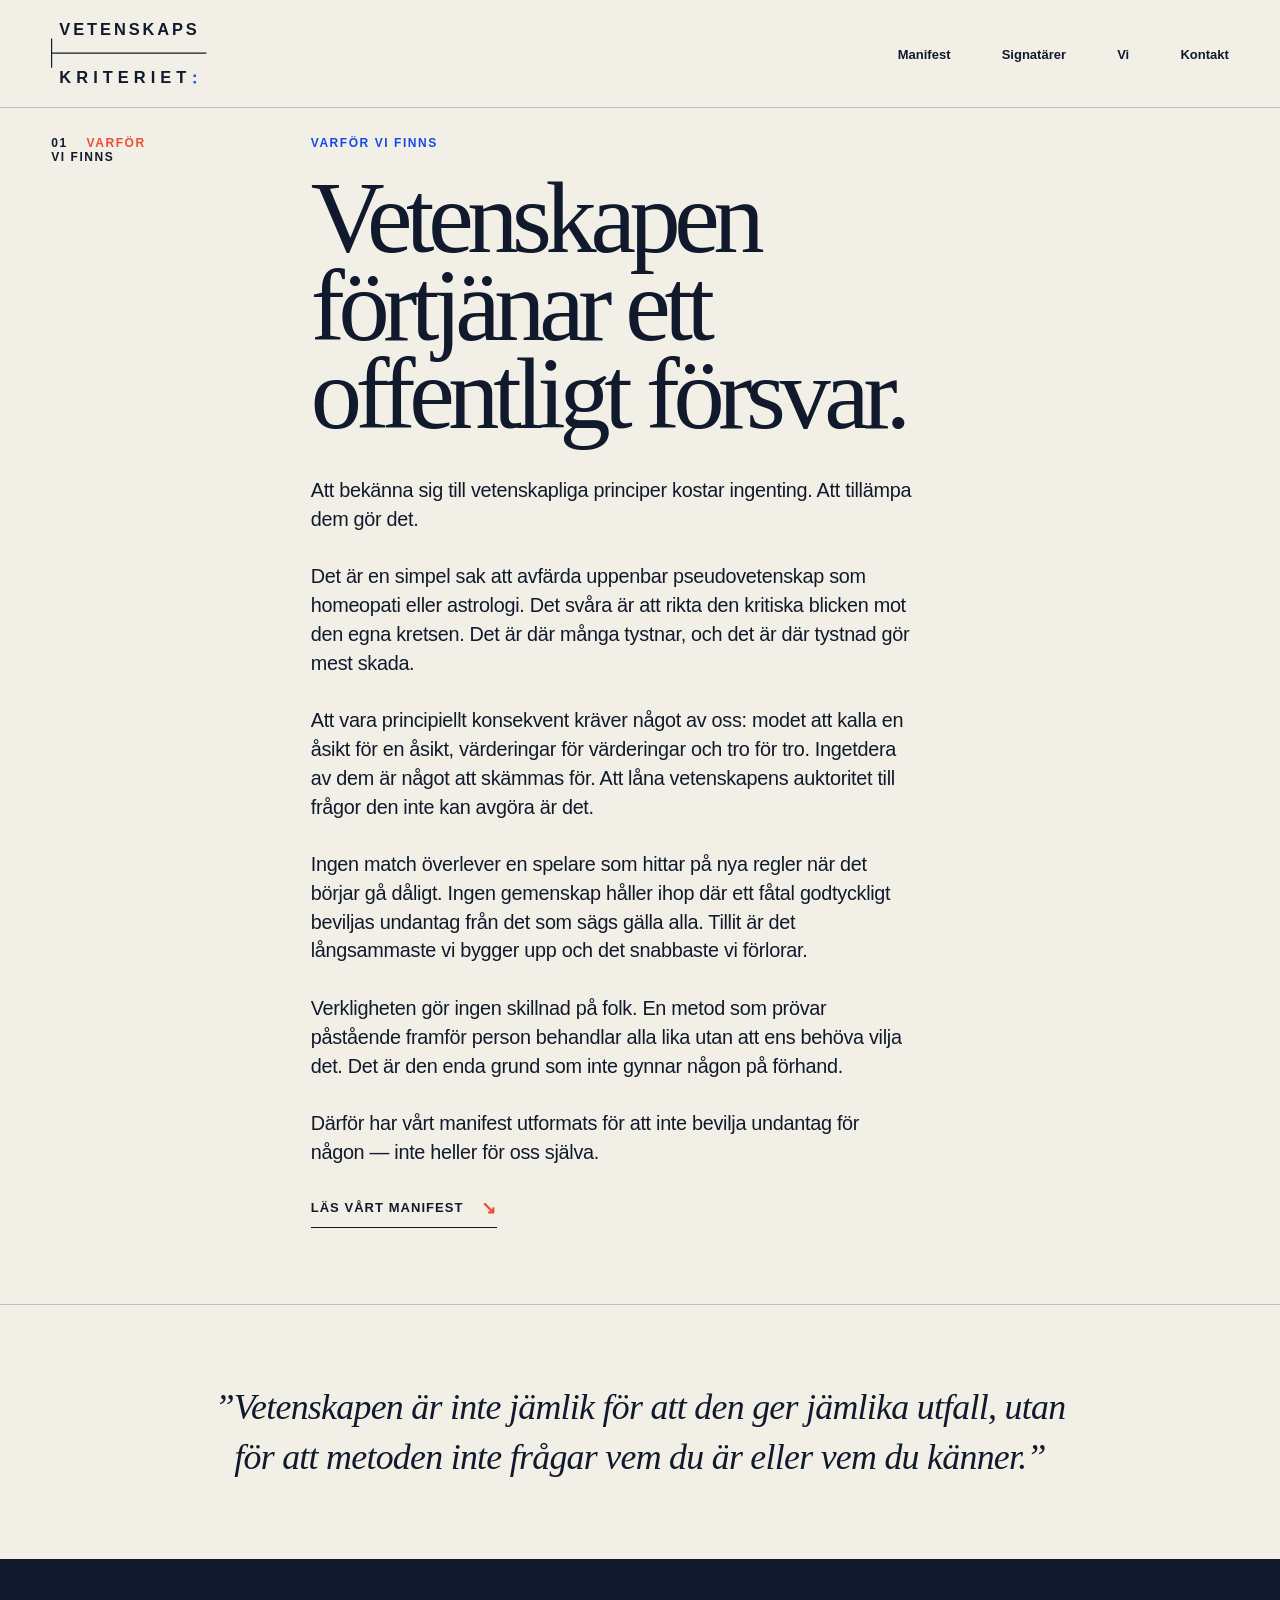
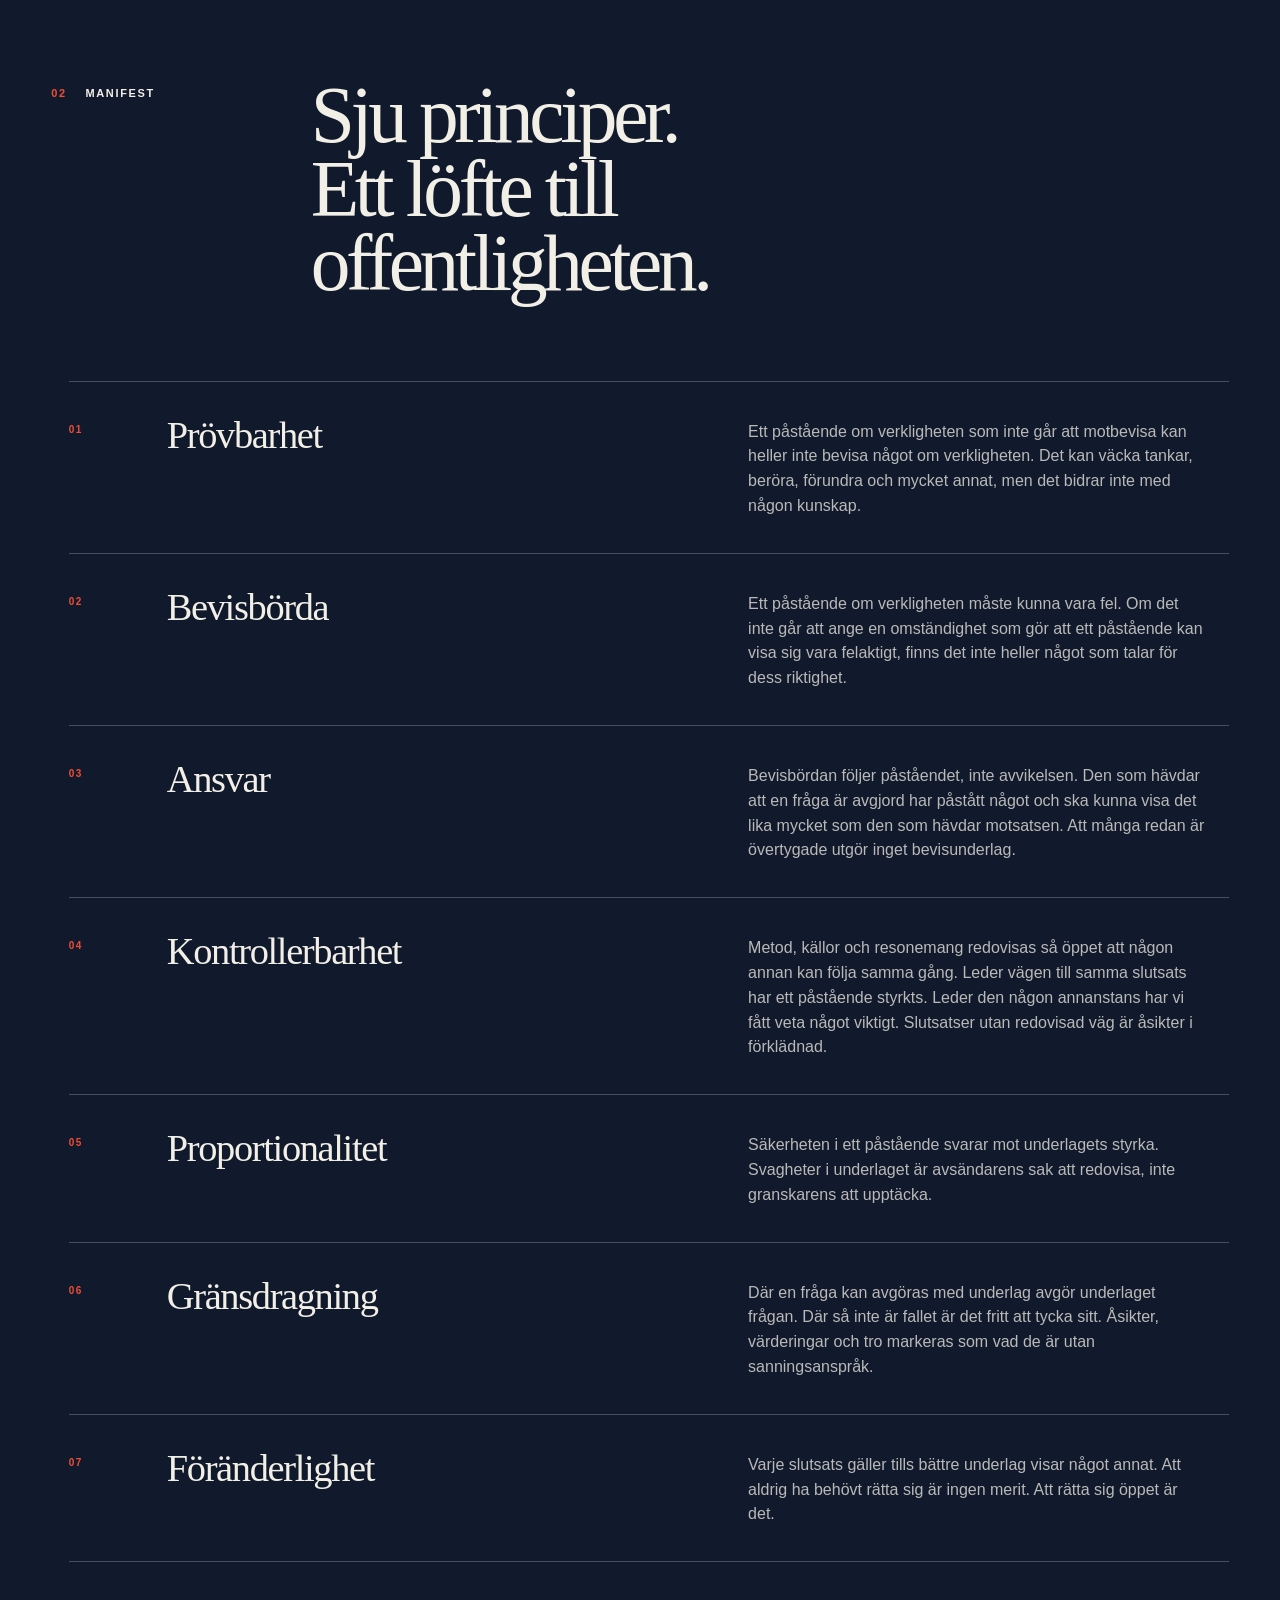
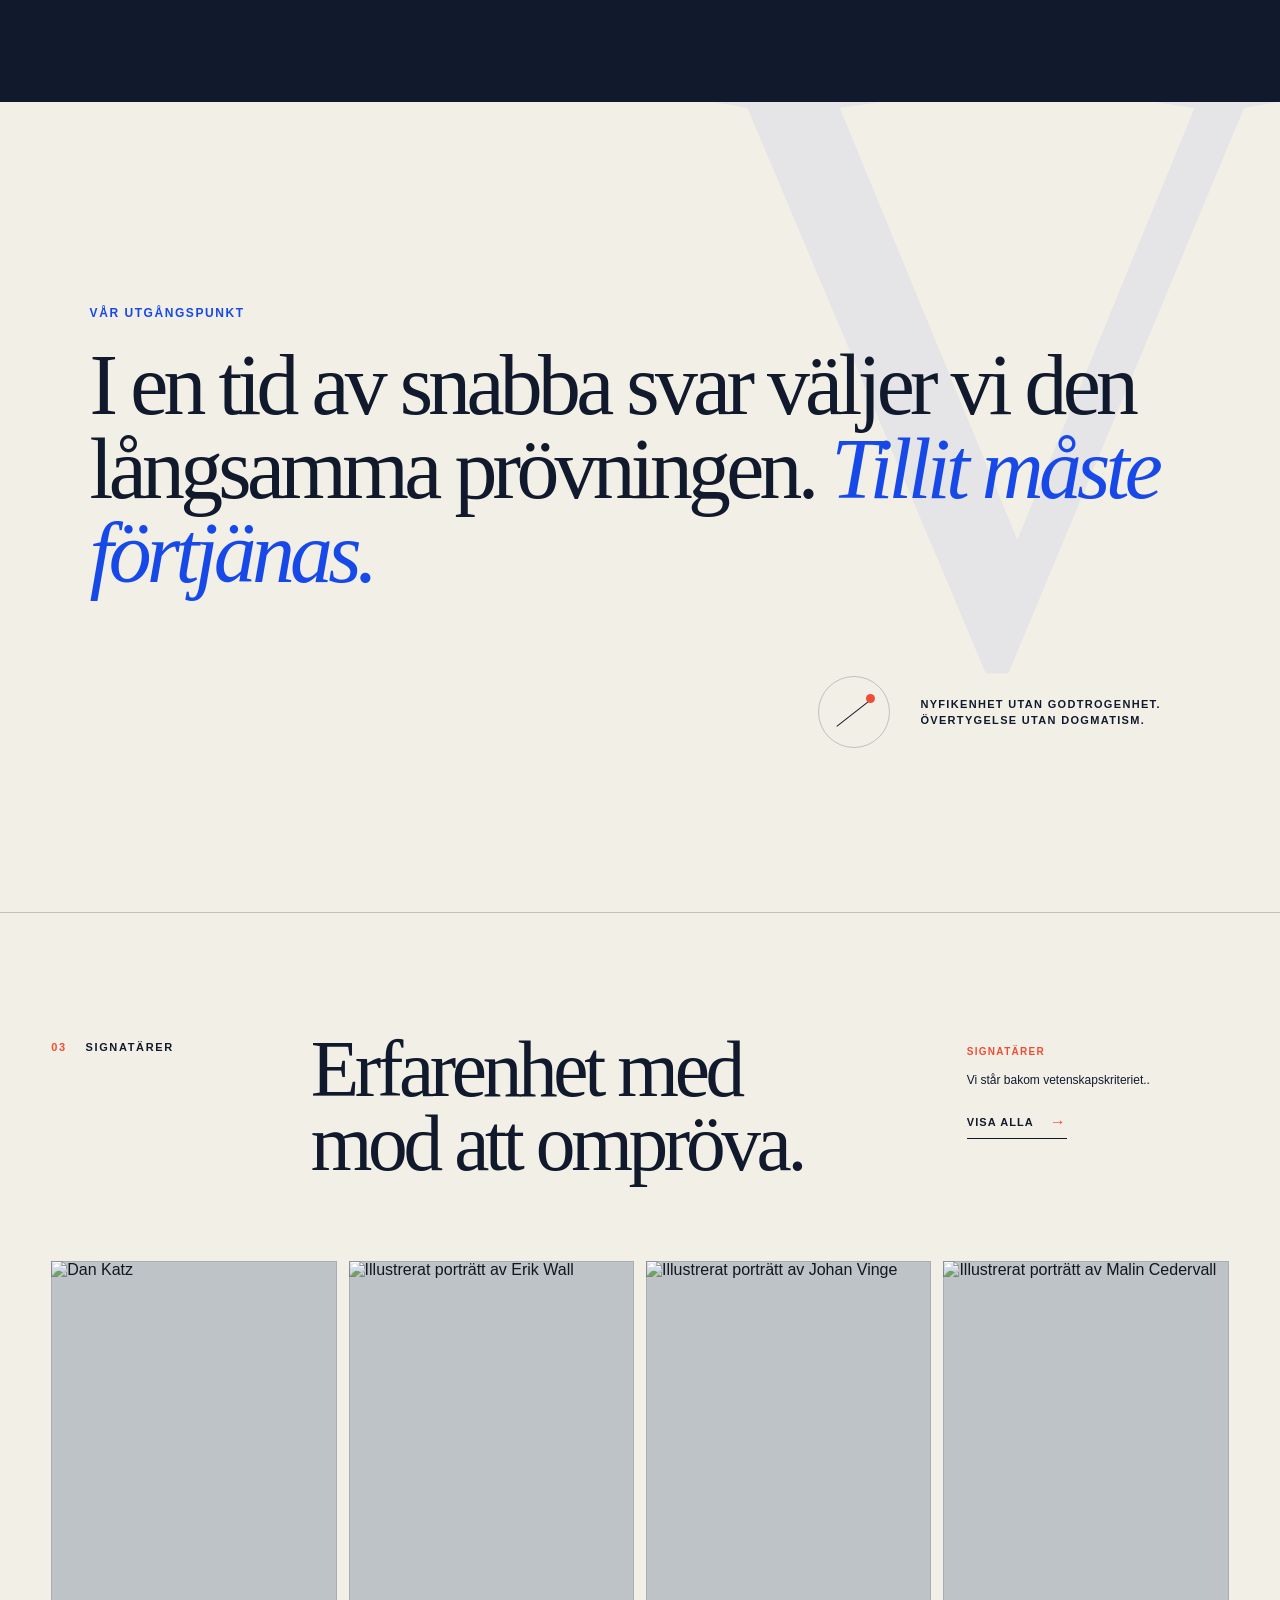
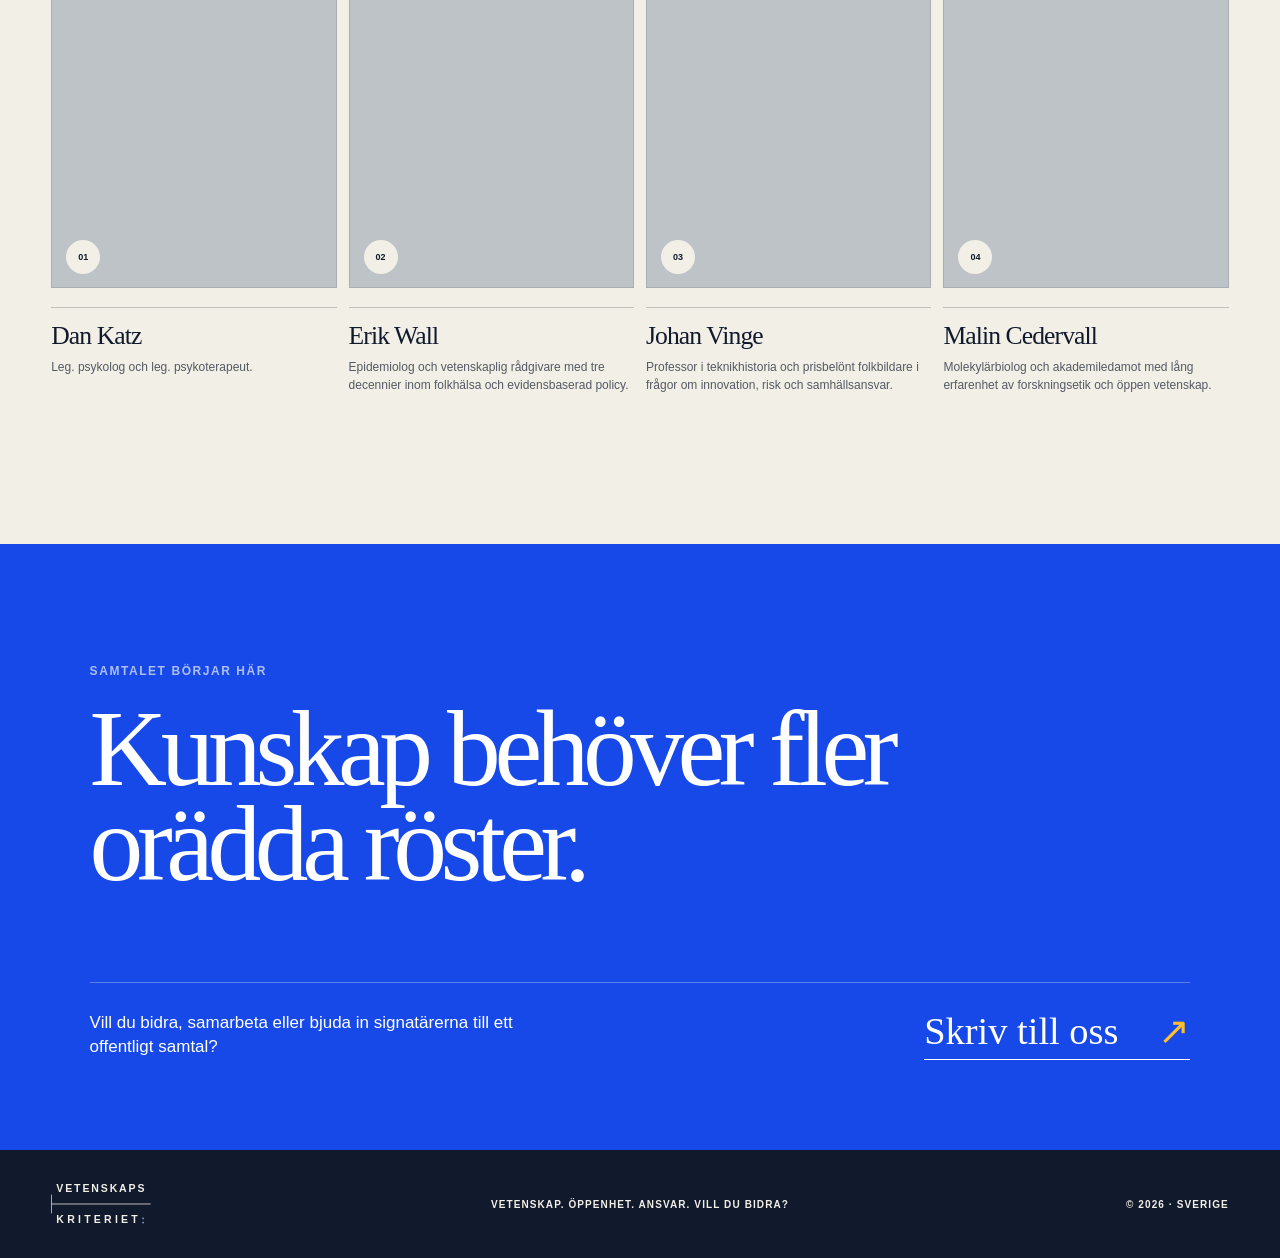
==== commit 81d50dee: "Textjustering." ====
--- a/index.html
+++ b/index.html
@@ -50,11 +50,9 @@
         </header>
 
         <section class="council-hero compact-hero home-hero">
-            <p class="section-kicker"><span>01</span> Oberoende
+            <p class="section-kicker"><span>01</span> Varför
                 <br/>
-                <span>Tvärdisciplinärt</span>
-                <br/>
-                <span>Grundat 2026</span>
+                <span>vi finns</span>
             </p>
 
             <div class="hero-copy">
@@ -71,7 +69,7 @@
                     <br /><br />
                     Verkligheten gör ingen skillnad på folk. En metod som prövar påstående framför person behandlar alla lika utan att ens behöva vilja det. Det är den enda grund som inte gynnar någon på förhand.
                     <br /><br />
-                    Därför har vårt manifest utformats för att inte bevilja undantag för någon. Allra minst för oss själva.
+                    Därför har vårt manifest utformats för att inte bevilja undantag för någon — inte heller för oss själva.
                 </p>
                 <a class="text-link" href="https://vetenskapskriteriet.se/manifest/">Läs vårt manifest <span aria-hidden="true">↘</span></a>
             </div>
@@ -80,13 +78,6 @@
         <blockquote class="home-quote">
             <p>”Vetenskapen är inte jämlik för att den ger jämlika utfall, utan för att metoden inte frågar vem du är eller vem du känner.”</p>
         </blockquote>
-
-        <section class="fact-band" aria-label="Kriteriets inriktning">
-            <div><strong>7</strong><span>vetenskapliga<br>principer</span></div>
-            <div><strong>1</strong><span>gemensamt<br>ansvar</span></div>
-            <div><strong>100%</strong><span>oberoende<br>hållning</span></div>
-            <p>Vi försvarar inte varje påstående som görs i vetenskapens namn. Vi försvarar processen som skiljer det vi tror från det vi faktiskt vet.</p>
-        </section>
 
         <section class="manifest" id="manifest">
             <header class="section-heading light">
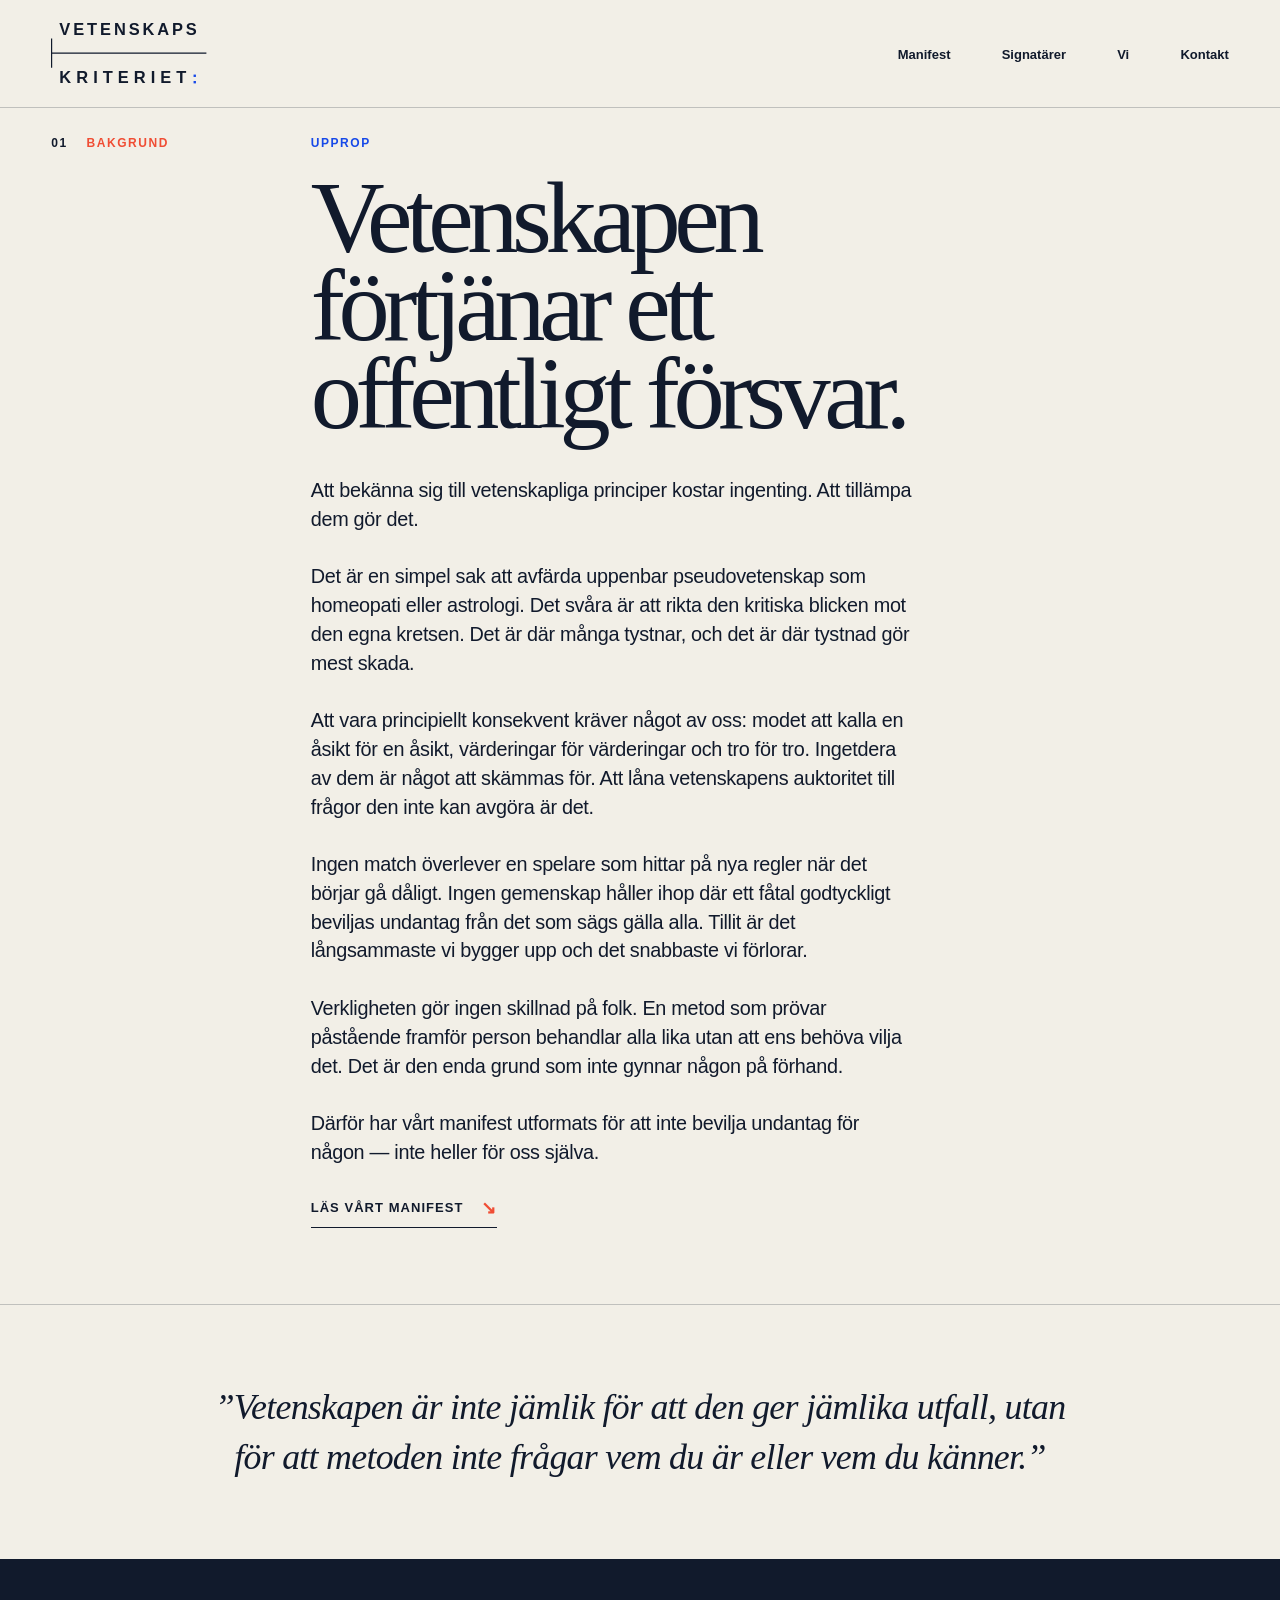
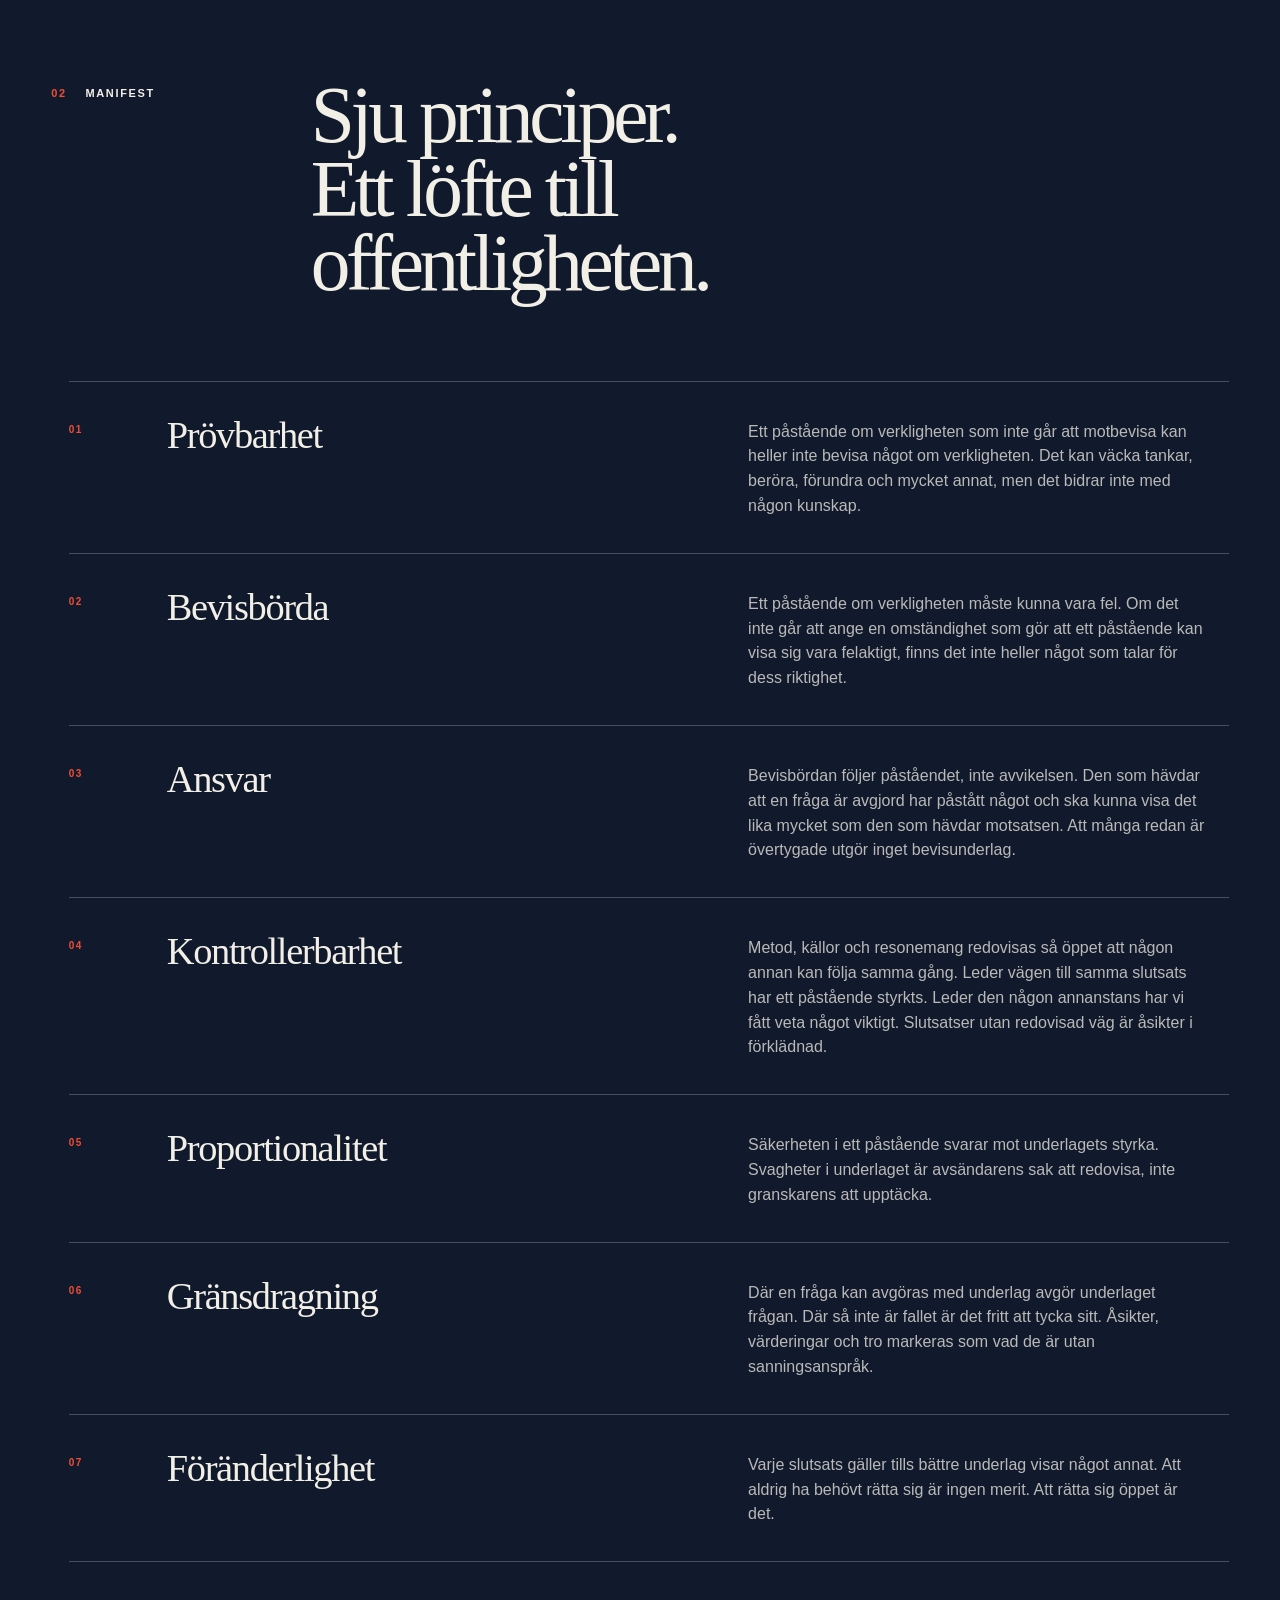
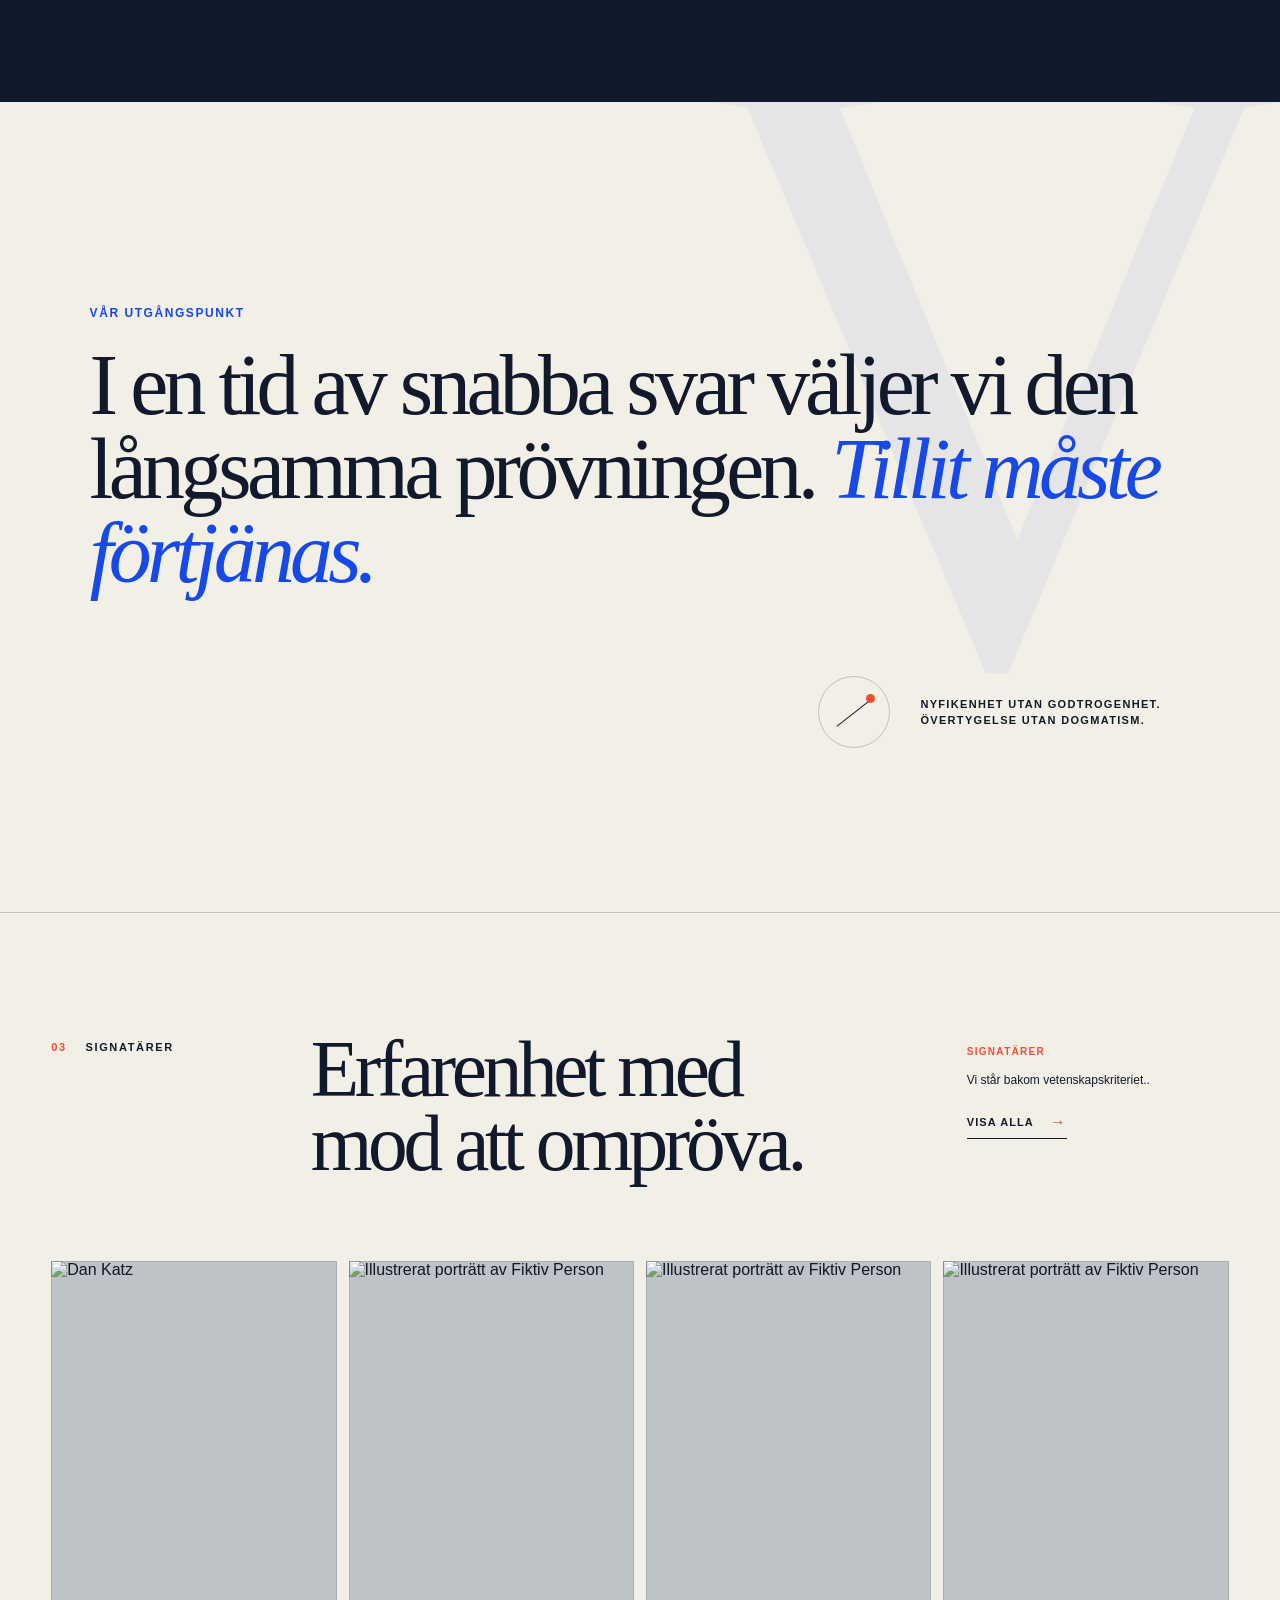
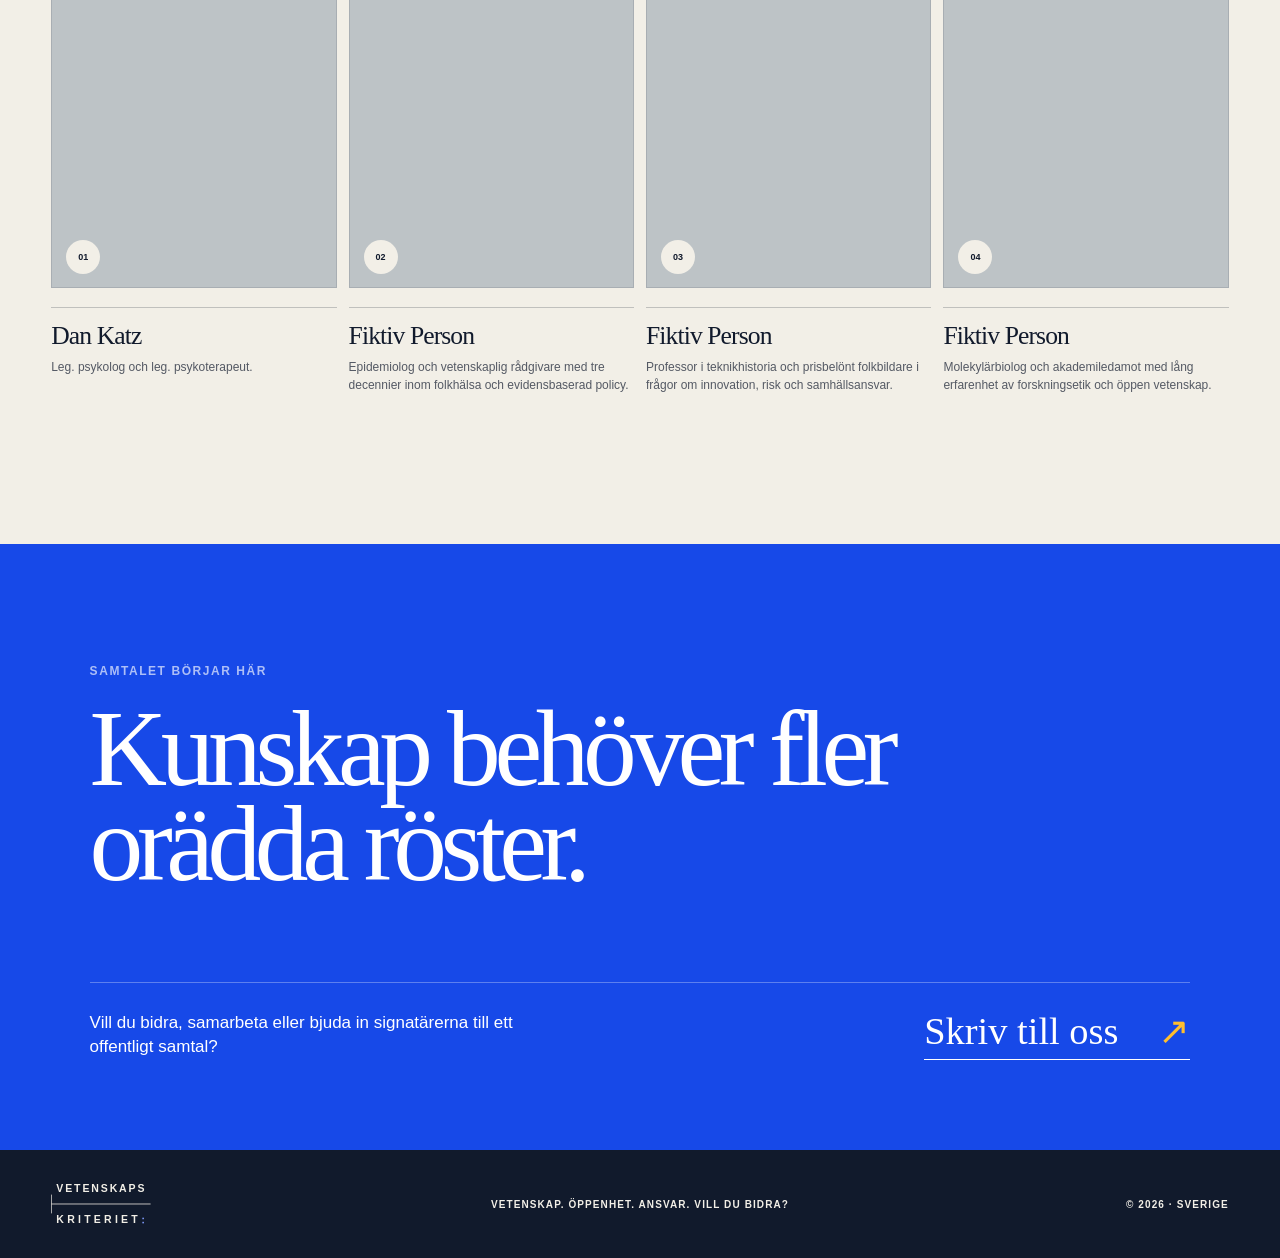
==== commit b2f3dd63: "Uppdaterade bilder." ====
--- a/index.html
+++ b/index.html
@@ -50,13 +50,11 @@
         </header>
 
         <section class="council-hero compact-hero home-hero">
-            <p class="section-kicker"><span>01</span> Varför
-                <br/>
-                <span>vi finns</span>
+            <p class="section-kicker"><span>01</span> Bakgrund
             </p>
 
             <div class="hero-copy">
-                <p class="eyebrow">Varför vi finns</p>
+                <p class="eyebrow">Upprop</p>
                 <h1>Vetenskapen förtjänar ett offentligt försvar.</h1>
                 <p class="hero-lede">
                     Att bekänna sig till vetenskapliga principer kostar ingenting. Att tillämpa dem gör det.
@@ -186,28 +184,28 @@
 
                 <article class="member-card">
                     <div class="portrait-wrap">
-                        <img src="https://vetenskapskriteriet.se/assets/member-02.webp" alt="Illustrerat porträtt av Erik Wall" width="627" height="627" loading="lazy">
+                        <img src="https://vetenskapskriteriet.se/assets/fiktiv_person.jpg" alt="Illustrerat porträtt av Fiktiv Person" width="627" height="627" loading="lazy">
                         <span aria-hidden="true">02</span>
                     </div>
-                    <h3>Erik Wall</h3>
+                    <h3>Fiktiv Person</h3>
                     <p>Epidemiolog och vetenskaplig rådgivare med tre decennier inom folkhälsa och evidensbaserad policy.</p>
                 </article>
 
                 <article class="member-card">
                     <div class="portrait-wrap">
-                        <img src="https://vetenskapskriteriet.se/assets/member-03.webp" alt="Illustrerat porträtt av Johan Vinge" width="627" height="627" loading="lazy">
+                        <img src="https://vetenskapskriteriet.se/assets/fiktiv_person.jpg" alt="Illustrerat porträtt av Fiktiv Person" width="627" height="627" loading="lazy">
                         <span aria-hidden="true">03</span>
                     </div>
-                    <h3>Johan Vinge</h3>
+                    <h3>Fiktiv Person</h3>
                     <p>Professor i teknikhistoria och prisbelönt folkbildare i frågor om innovation, risk och samhällsansvar.</p>
                 </article>
 
                 <article class="member-card">
                     <div class="portrait-wrap">
-                        <img src="https://vetenskapskriteriet.se/assets/member-04.webp" alt="Illustrerat porträtt av Malin Cedervall" width="627" height="627" loading="lazy">
+                        <img src="https://vetenskapskriteriet.se/assets/fiktiv_person.jpg" alt="Illustrerat porträtt av Fiktiv Person" width="627" height="627" loading="lazy">
                         <span aria-hidden="true">04</span>
                     </div>
-                    <h3>Malin Cedervall</h3>
+                    <h3>Fiktiv Person</h3>
                     <p>Molekylärbiolog och akademiledamot med lång erfarenhet av forskningsetik och öppen vetenskap.</p>
                 </article>
             </div>
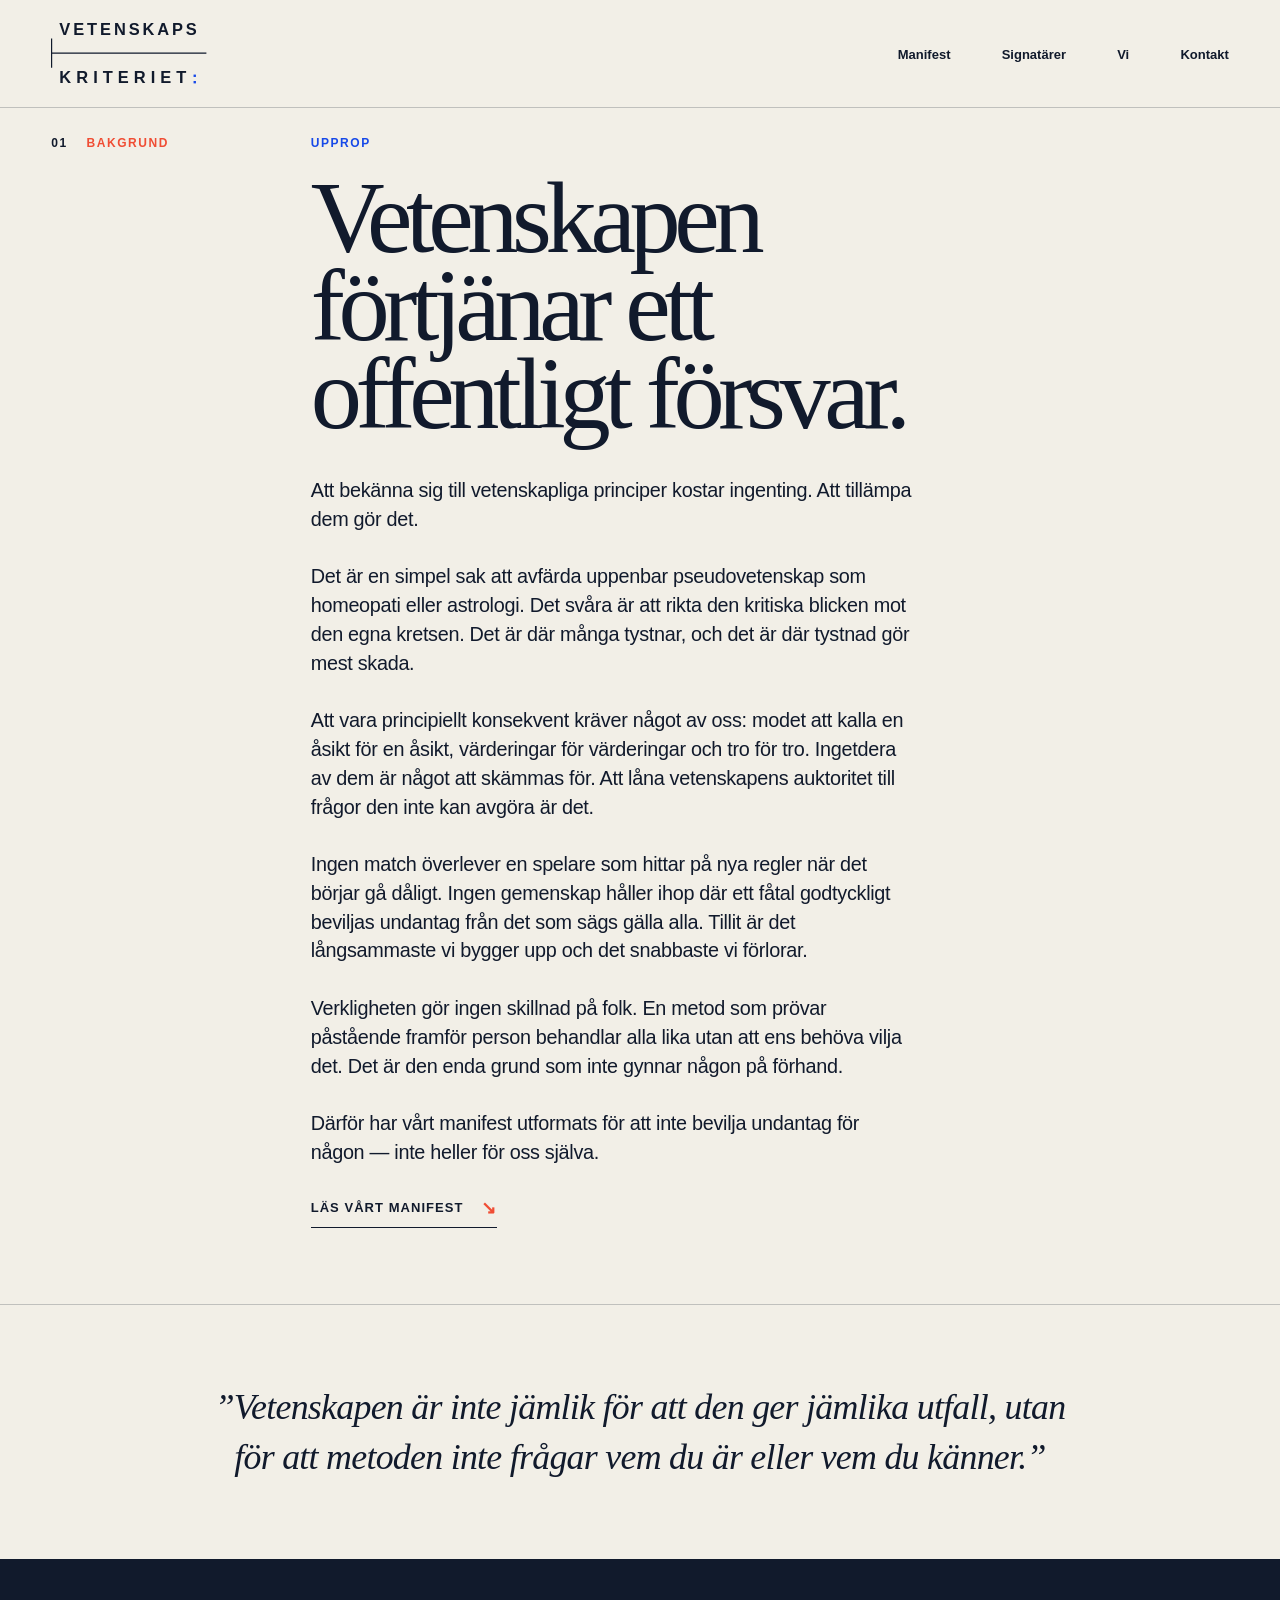
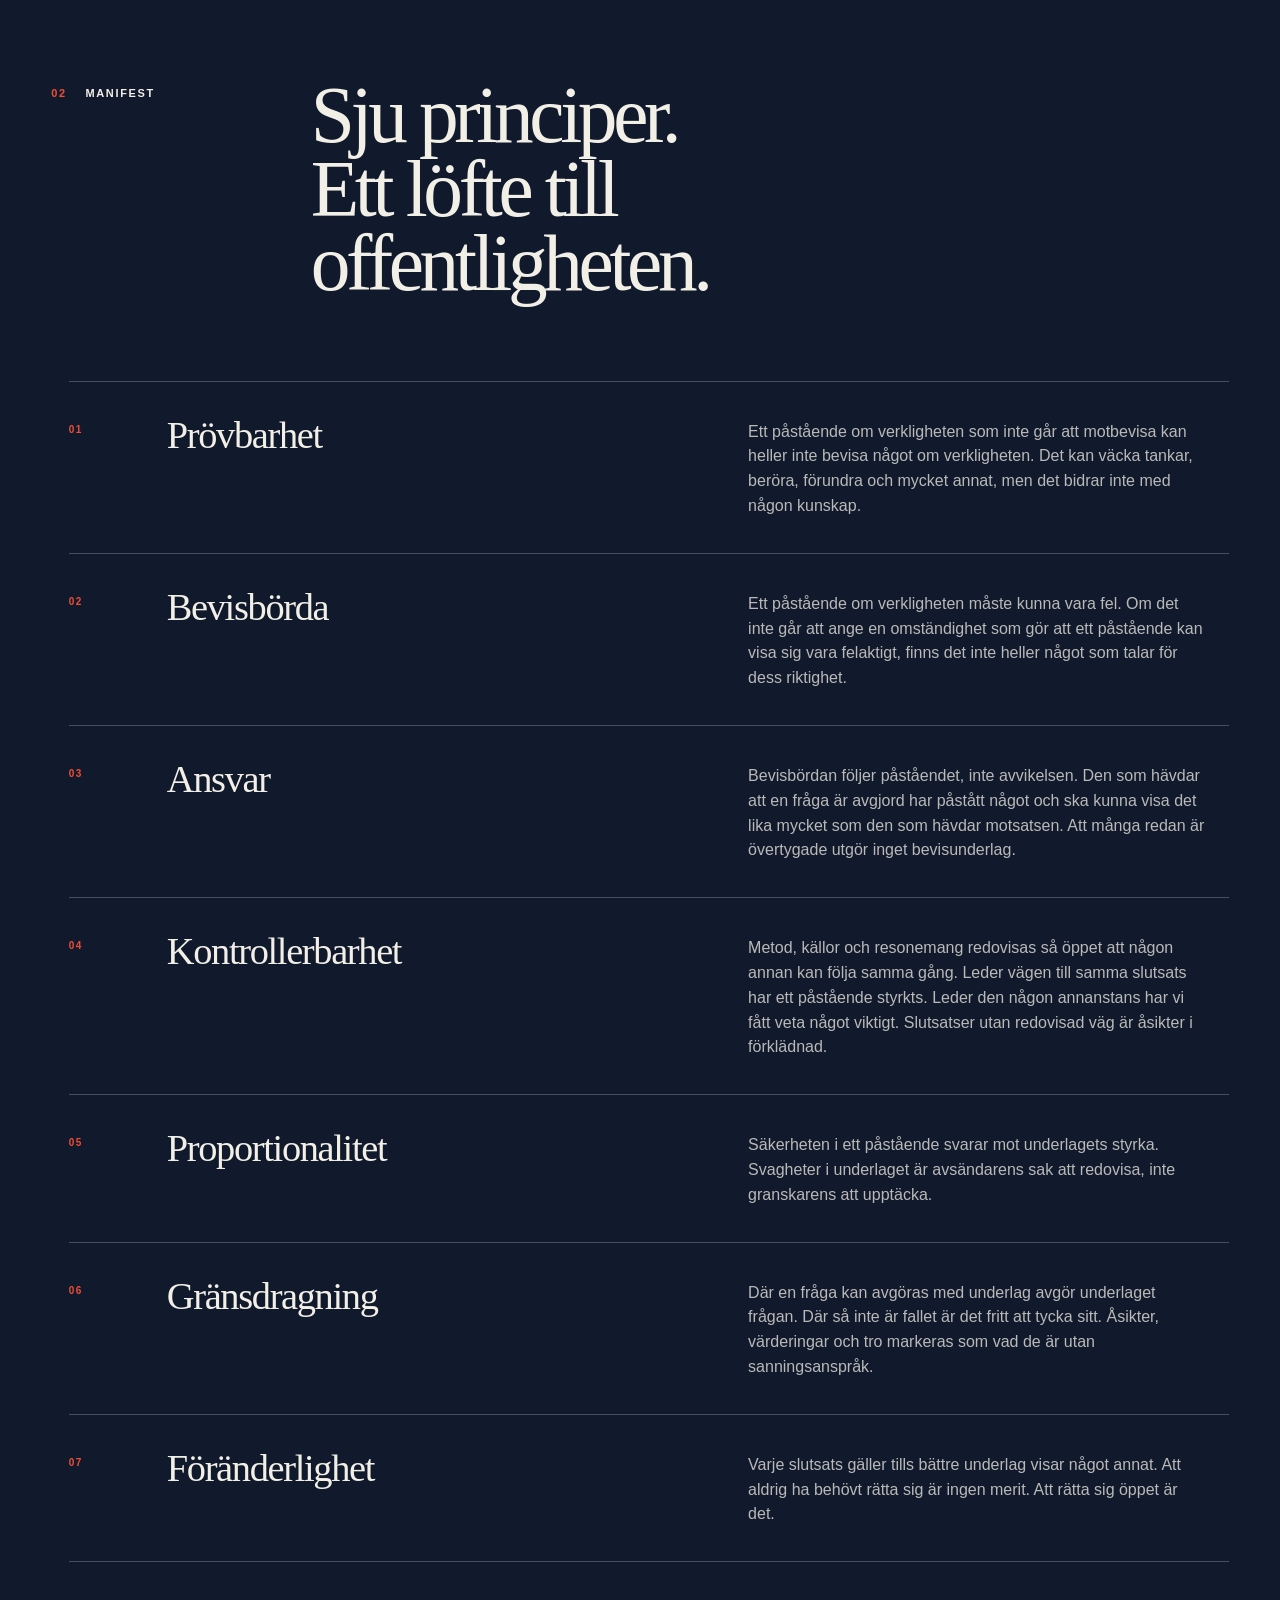
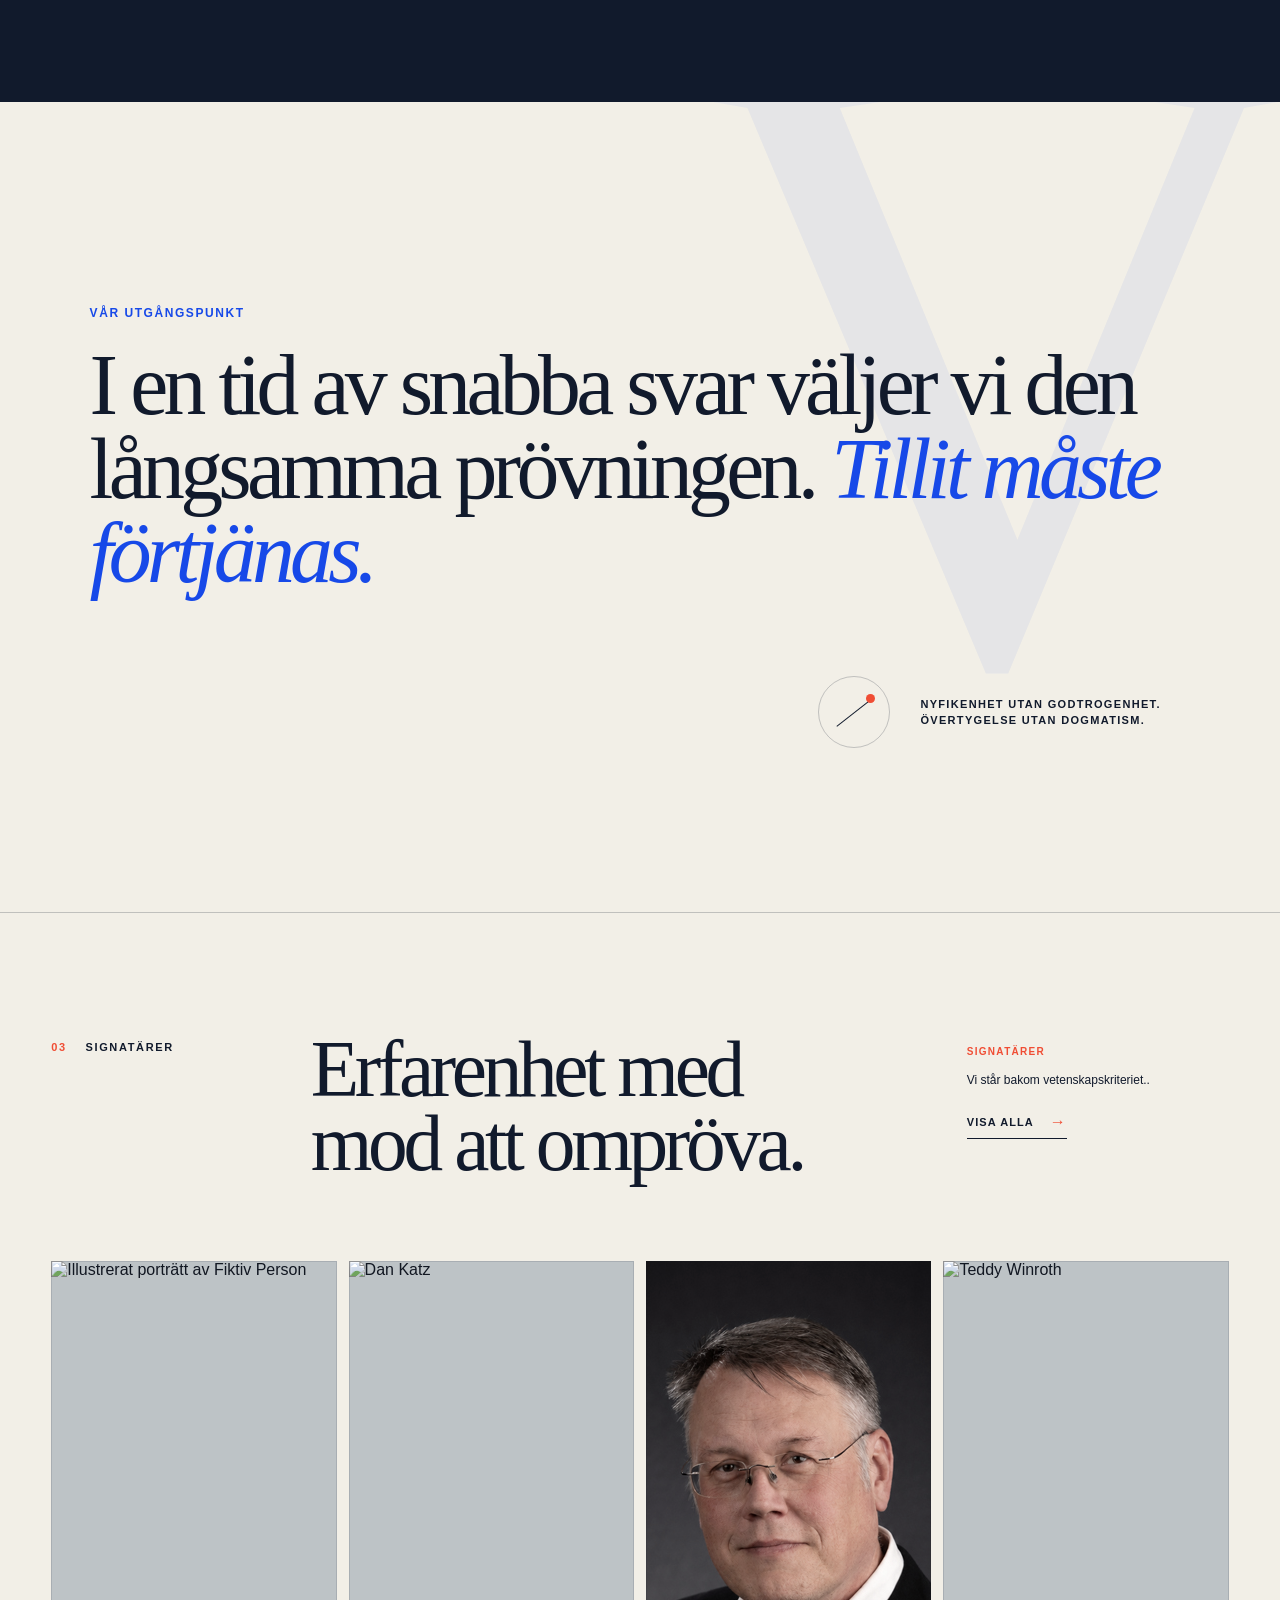
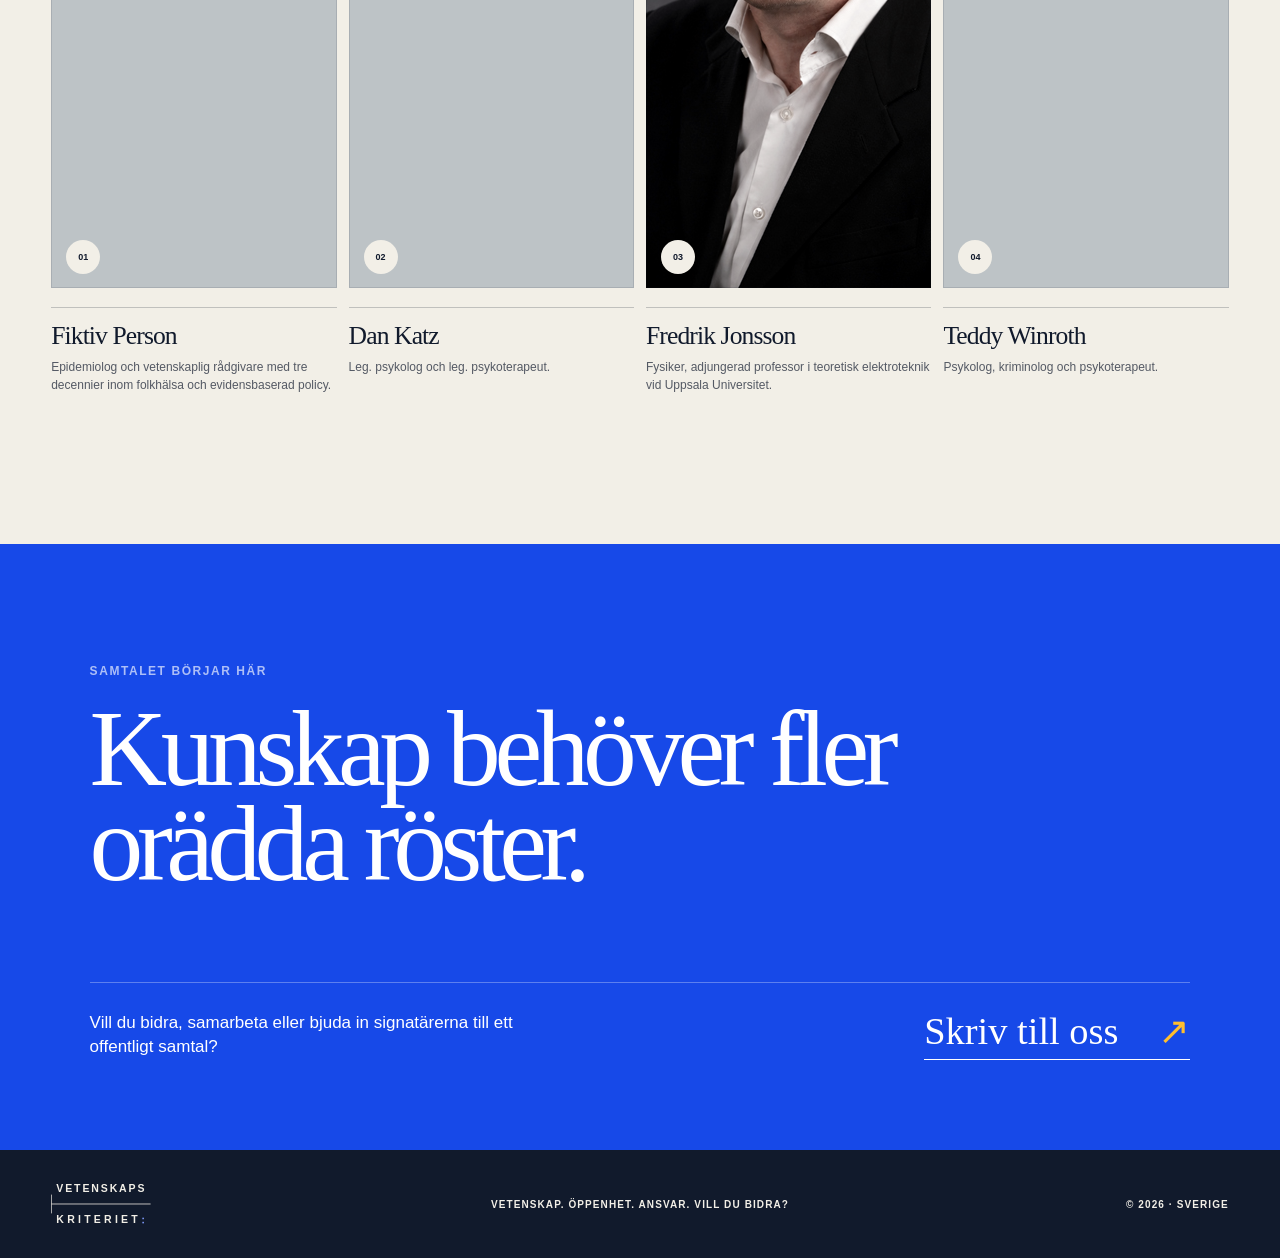
==== commit 074e866c: "Ny signatär: Teddy." ====
--- a/index.html
+++ b/index.html
@@ -173,10 +173,19 @@
             </header>
 
             <div class="member-grid">
+               <article class="member-card">
+                    <div class="portrait-wrap">
+                        <img src="https://vetenskapskriteriet.se/assets/fiktiv_person.jpg" alt="Illustrerat porträtt av Fiktiv Person" width="627" height="627" loading="lazy">
+                        <span aria-hidden="true">01</span>
+                    </div>
+                    <h3>Fiktiv Person</h3>
+                    <p>Epidemiolog och vetenskaplig rådgivare med tre decennier inom folkhälsa och evidensbaserad policy.</p>
+                </article>
+
                 <article class="member-card">
                     <div class="portrait-wrap">
                         <img src="https://vetenskapskriteriet.se/assets/dan_katz.jpg" alt="Dan Katz" width="627" height="627">
-                        <span aria-hidden="true">01</span>
+                        <span aria-hidden="true">02</span>
                     </div>
                     <h2>Dan Katz</h2>
                     <p>Leg. psykolog och leg. psykoterapeut.</p>
@@ -184,29 +193,20 @@
 
                 <article class="member-card">
                     <div class="portrait-wrap">
-                        <img src="https://vetenskapskriteriet.se/assets/fiktiv_person.jpg" alt="Illustrerat porträtt av Fiktiv Person" width="627" height="627" loading="lazy">
-                        <span aria-hidden="true">02</span>
-                    </div>
-                    <h3>Fiktiv Person</h3>
-                    <p>Epidemiolog och vetenskaplig rådgivare med tre decennier inom folkhälsa och evidensbaserad policy.</p>
+                        <img src="../assets/fredrik_jonsson.jpg" alt="Fredrik Jonsson" width="627" height="627">
+                        <span aria-hidden="true">03</span>
+                    </div>
+                    <h2>Fredrik Jonsson</h2>
+                    <p>Fysiker, adjungerad professor i teoretisk elektroteknik vid Uppsala Universitet.</p>
                 </article>
 
                 <article class="member-card">
                     <div class="portrait-wrap">
-                        <img src="https://vetenskapskriteriet.se/assets/fiktiv_person.jpg" alt="Illustrerat porträtt av Fiktiv Person" width="627" height="627" loading="lazy">
-                        <span aria-hidden="true">03</span>
-                    </div>
-                    <h3>Fiktiv Person</h3>
-                    <p>Professor i teknikhistoria och prisbelönt folkbildare i frågor om innovation, risk och samhällsansvar.</p>
-                </article>
-
-                <article class="member-card">
-                    <div class="portrait-wrap">
-                        <img src="https://vetenskapskriteriet.se/assets/fiktiv_person.jpg" alt="Illustrerat porträtt av Fiktiv Person" width="627" height="627" loading="lazy">
+                        <img src="https://vetenskapskriteriet.se/assets/teddy_winroth.jpg" alt="Teddy Winroth" width="627" height="627">
                         <span aria-hidden="true">04</span>
                     </div>
-                    <h3>Fiktiv Person</h3>
-                    <p>Molekylärbiolog och akademiledamot med lång erfarenhet av forskningsetik och öppen vetenskap.</p>
+                    <h2>Teddy Winroth</h2>
+                    <p>Psykolog, kriminolog och psykoterapeut.</p>
                 </article>
             </div>
         </section>
